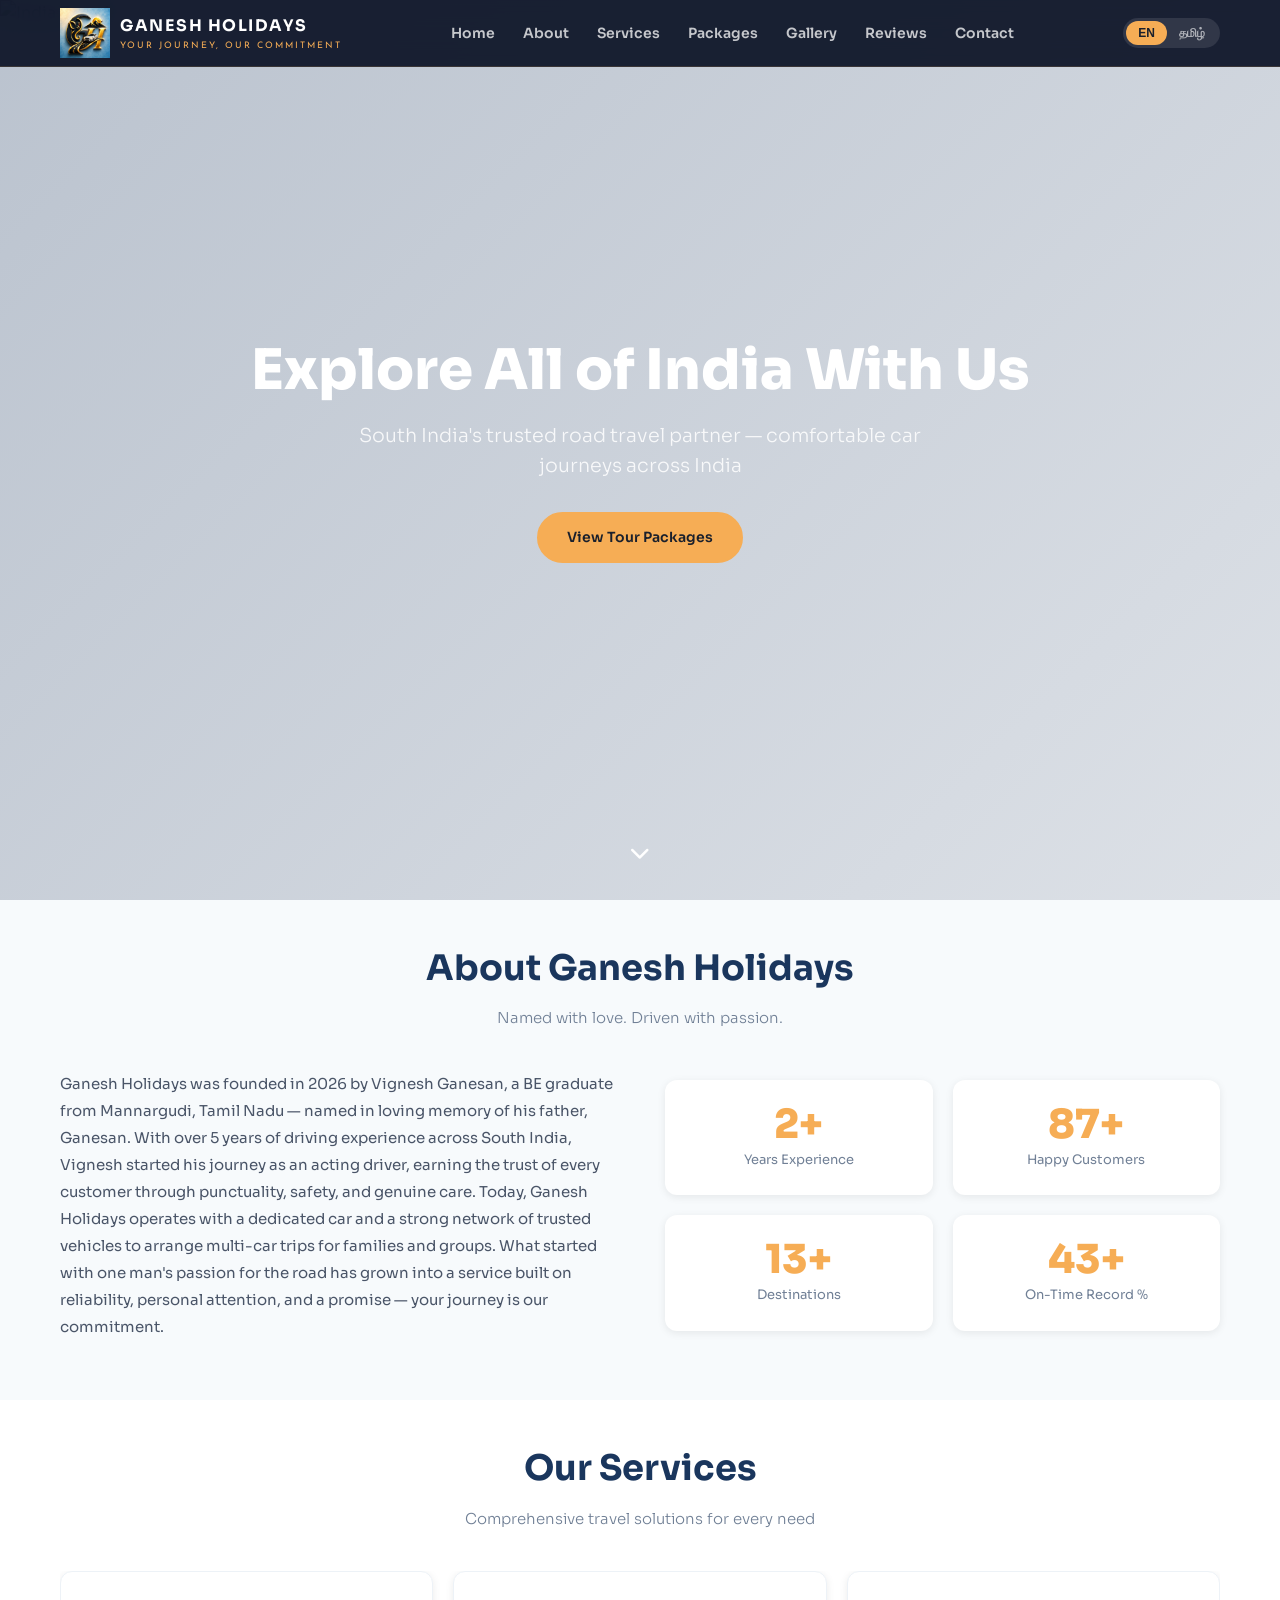
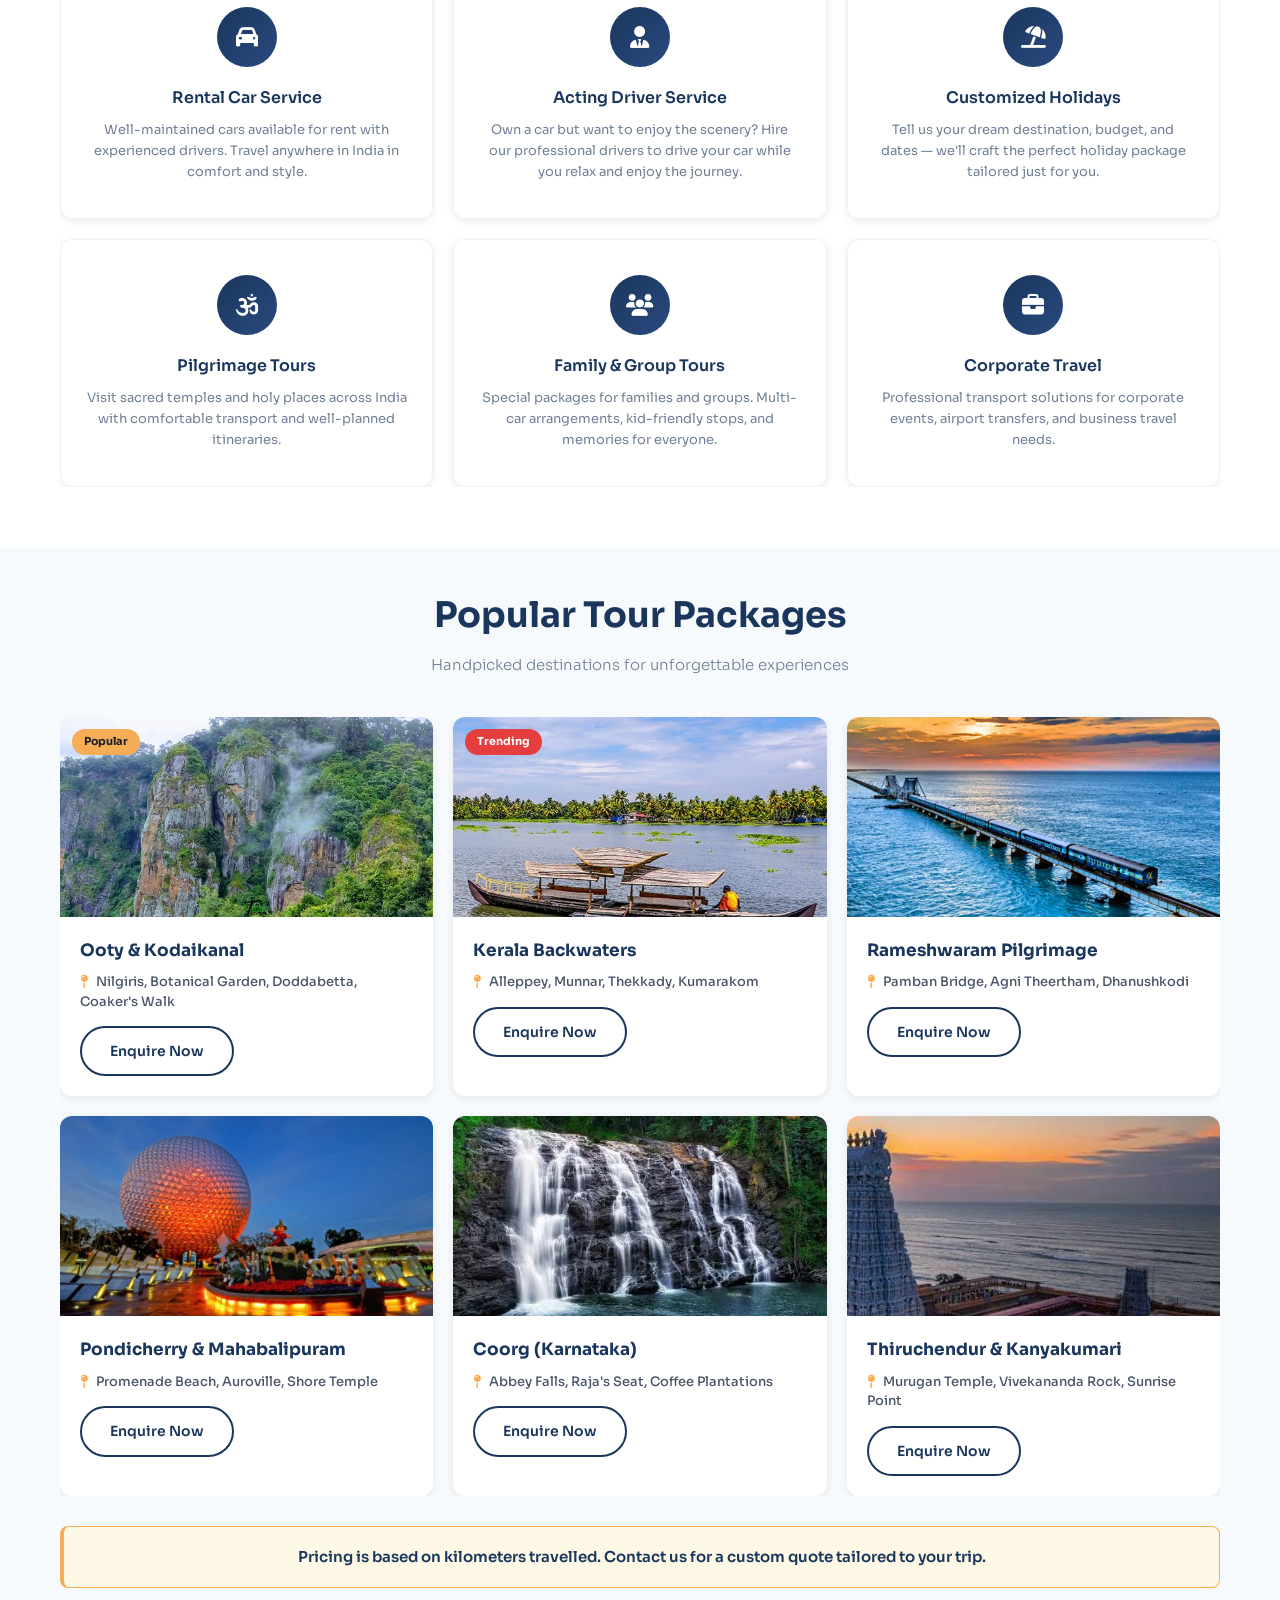
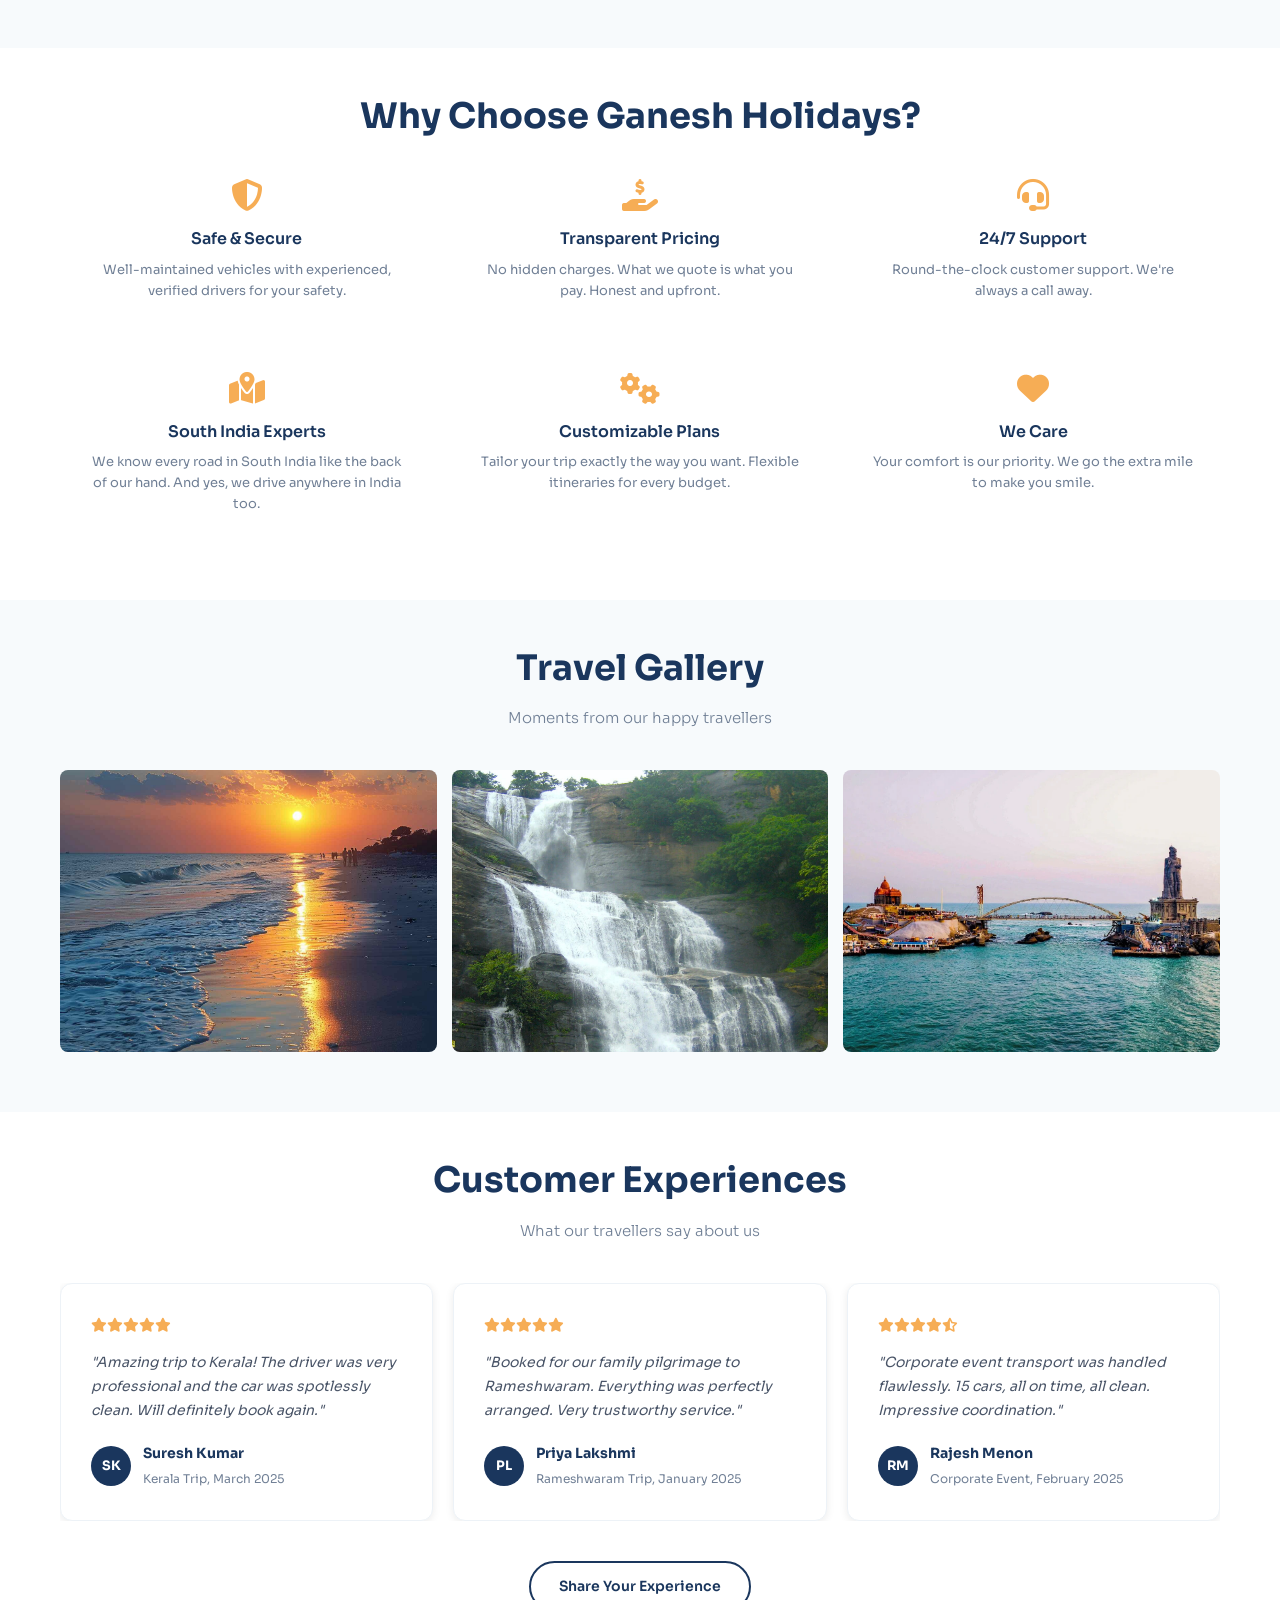
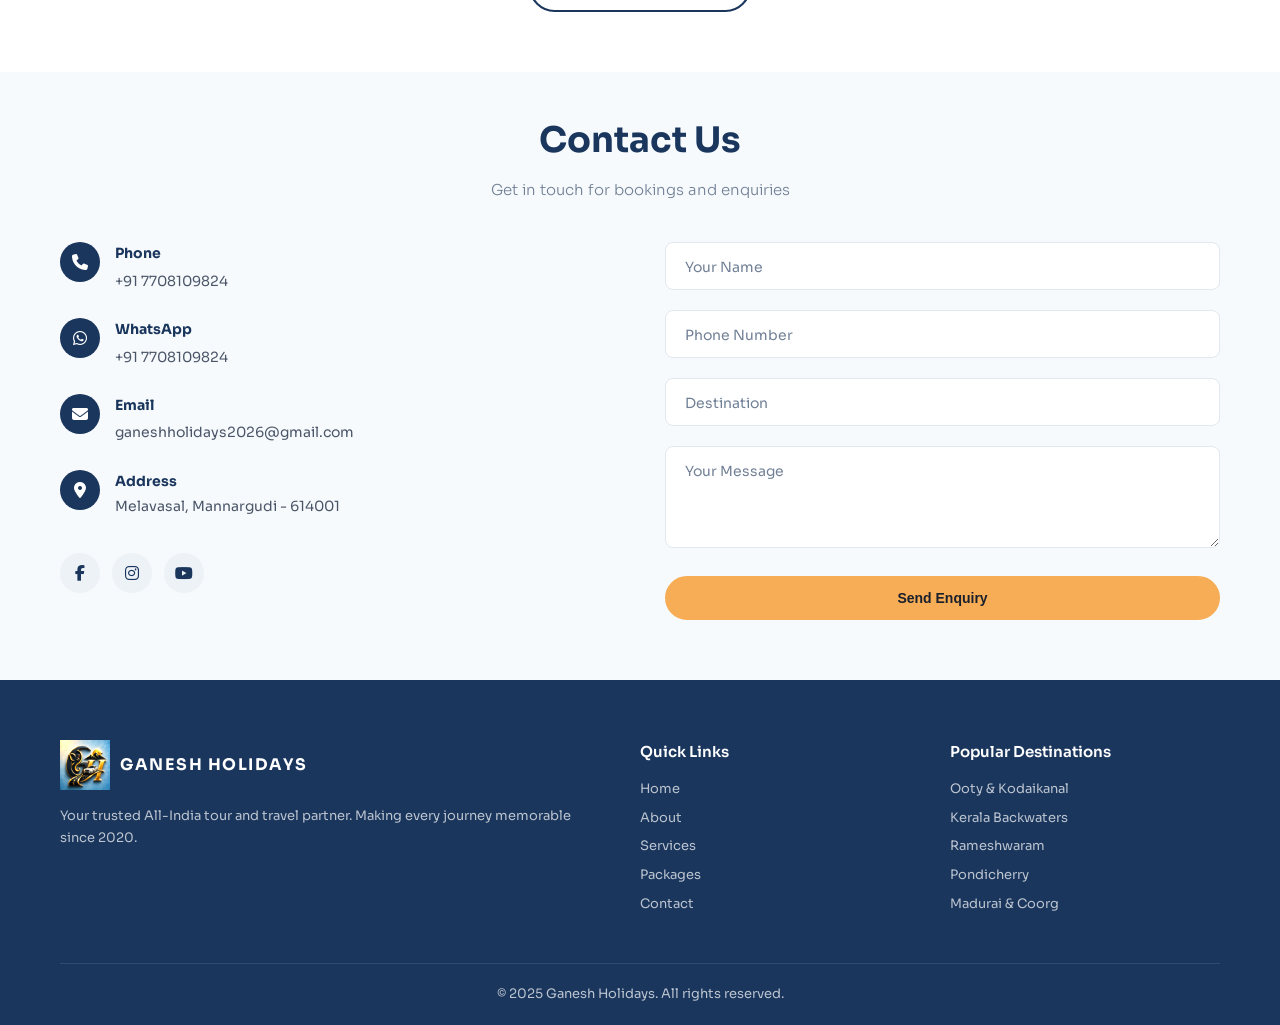
==== index.html @ 8e5833e8 "Add files via upload" ====
<!DOCTYPE html>
<html lang="en">
<head>
    <meta charset="UTF-8">
    <meta name="viewport" content="width=device-width, initial-scale=1.0">
    <title>Ganesh Holidays - All India Tour & Travel</title>
    <meta name="description" content="Ganesh Holidays - Your trusted All India tour and travel partner. Your Journey, Our Commitment.">
    <link rel="icon" type="image/svg+xml" href="assets/favicon.svg">
    <link href="https://fonts.googleapis.com/css2?family=Sora:wght@300;400;600;700;800&family=Josefin+Sans:wght@300;400;600&family=Cormorant+Garamond:wght@500;600;700&family=Noto+Sans+Tamil:wght@300;400;600;700&display=swap" rel="stylesheet">
    <link rel="stylesheet" href="https://cdnjs.cloudflare.com/ajax/libs/font-awesome/6.5.1/css/all.min.css">
    <link rel="stylesheet" href="https://cdn.jsdelivr.net/npm/swiper@11/swiper-bundle.min.css">
    <link rel="stylesheet" href="css/style.css">
</head>
<body>
    <!-- Navigation -->
    <nav class="navbar" id="navbar">
        <div class="nav-container">
            <a href="#home" class="nav-logo">
                <div class="logo-icon">
                    <img src="assets/logo.jpg" alt="Ganesh Holidays Logo" class="logo-img">
                </div>
                <div class="logo-text">
                    <span class="logo-brand">GANESH HOLIDAYS</span>
                    <span class="logo-tagline" data-i18n="tagline">Your Journey, Our Commitment</span>
                </div>
            </a>
            <div class="nav-menu" id="navMenu">
                <a href="#home" class="nav-link" data-i18n="nav.home">Home</a>
                <a href="#about" class="nav-link" data-i18n="nav.about">About</a>
                <a href="#services" class="nav-link" data-i18n="nav.services">Services</a>
                <a href="#packages" class="nav-link" data-i18n="nav.packages">Packages</a>
                <a href="#gallery" class="nav-link" data-i18n="nav.gallery">Gallery</a>
                <a href="#reviews" class="nav-link" data-i18n="nav.reviews">Reviews</a>
                <a href="#contact" class="nav-link" data-i18n="nav.contact">Contact</a>
            </div>
            <div class="nav-right">
                <div class="lang-toggle">
                    <button class="lang-btn active" data-lang="en">EN</button>
                    <button class="lang-btn" data-lang="ta">தமிழ்</button>
                </div>
                <button class="nav-hamburger" id="navHamburger" aria-label="Toggle menu">
                    <span></span>
                    <span></span>
                    <span></span>
                </button>
            </div>
        </div>
    </nav>

    <!-- Hero Section -->
    <section class="hero" id="home">
        <div class="hero-bg">
            <img src="" alt="India Travel" class="hero-img">
            <div class="hero-overlay"></div>
        </div>
        <div class="hero-content">
            <h1 class="hero-title" data-i18n="hero.title">Explore All of India With Us</h1>
            <p class="hero-subtitle" data-i18n="hero.subtitle">South India's trusted road travel partner — comfortable car journeys across India</p>
            <a href="#packages" class="btn btn-primary" data-i18n="hero.cta">View Tour Packages</a>
        </div>
        <div class="hero-scroll">
            <i class="fas fa-chevron-down"></i>
        </div>
    </section>

    <!-- About Section -->
    <section class="section about" id="about">
        <div class="container">
            <h2 class="section-title" data-i18n="about.title">About Ganesh Holidays</h2>
            <p class="section-subtitle" data-i18n="about.subtitle">Named with love. Driven with passion.</p>
            <div class="about-grid">
                <div class="about-text">
                    <p data-i18n="about.desc">Ganesh Holidays was founded in 2026 by Vignesh Ganesan, a BE graduate from Mannargudi, Tamil Nadu — named in loving memory of his father, Ganesan. With over 5 years of driving experience across South India, Vignesh started his journey as an acting driver, earning the trust of every customer through punctuality, safety, and genuine care. Today, Ganesh Holidays operates with a dedicated car and a strong network of trusted vehicles to arrange multi-car trips for families and groups. What started with one man's passion for the road has grown into a service built on reliability, personal attention, and a promise — your journey is our commitment.</p>
                </div>
                <div class="stats-grid">
                    <div class="stat-card">
                        <div class="stat-number" data-count="5">0</div>
                        <div class="stat-label" data-i18n="about.stats.years">Years Experience</div>
                    </div>
                    <div class="stat-card">
                        <div class="stat-number" data-count="200">0</div>
                        <div class="stat-label" data-i18n="about.stats.customers">Happy Customers</div>
                    </div>
                    <div class="stat-card">
                        <div class="stat-number" data-count="30">0</div>
                        <div class="stat-label" data-i18n="about.stats.destinations">Destinations</div>
                    </div>
                    <div class="stat-card">
                        <div class="stat-number" data-count="100">0</div>
                        <div class="stat-label" data-i18n="about.stats.ontime">On-Time Record %</div>
                    </div>
                </div>
            </div>
        </div>
    </section>

    <!-- Services Section -->
    <section class="section services" id="services">
        <div class="container">
            <h2 class="section-title" data-i18n="services.title">Our Services</h2>
            <p class="section-subtitle" data-i18n="services.subtitle">Comprehensive travel solutions for every need</p>
            <div class="swiper services-swiper">
                <div class="swiper-wrapper">
                    <div class="swiper-slide service-card">
                        <div class="service-icon"><i class="fas fa-car"></i></div>
                        <h3 data-i18n="services.rental.title">Rental Car Service</h3>
                        <p data-i18n="services.rental.desc">Well-maintained cars available for rent with experienced drivers. Travel anywhere in India in comfort and style.</p>
                    </div>
                    <div class="swiper-slide service-card">
                        <div class="service-icon"><i class="fas fa-user-tie"></i></div>
                        <h3 data-i18n="services.driver.title">Acting Driver Service</h3>
                        <p data-i18n="services.driver.desc">Own a car but want to enjoy the scenery? Hire our professional drivers to drive your car while you relax and enjoy the journey.</p>
                    </div>
                    <div class="swiper-slide service-card">
                        <div class="service-icon"><i class="fas fa-umbrella-beach"></i></div>
                        <h3 data-i18n="services.holiday.title">Customized Holidays</h3>
                        <p data-i18n="services.holiday.desc">Tell us your dream destination, budget, and dates — we'll craft the perfect holiday package tailored just for you.</p>
                    </div>
                    <div class="swiper-slide service-card">
                        <div class="service-icon"><i class="fas fa-om"></i></div>
                        <h3 data-i18n="services.pilgrimage.title">Pilgrimage Tours</h3>
                        <p data-i18n="services.pilgrimage.desc">Visit sacred temples and holy places across India with comfortable transport and well-planned itineraries.</p>
                    </div>
                    <div class="swiper-slide service-card">
                        <div class="service-icon"><i class="fas fa-users"></i></div>
                        <h3 data-i18n="services.family.title">Family & Group Tours</h3>
                        <p data-i18n="services.family.desc">Special packages for families and groups. Multi-car arrangements, kid-friendly stops, and memories for everyone.</p>
                    </div>
                    <div class="swiper-slide service-card">
                        <div class="service-icon"><i class="fas fa-briefcase"></i></div>
                        <h3 data-i18n="services.corporate.title">Corporate Travel</h3>
                        <p data-i18n="services.corporate.desc">Professional transport solutions for corporate events, airport transfers, and business travel needs.</p>
                    </div>
                </div>
            </div>
        </div>
    </section>

    <!-- Packages Section -->
    <section class="section packages" id="packages">
        <div class="container">
            <h2 class="section-title" data-i18n="packages.title">Popular Tour Packages</h2>
            <p class="section-subtitle" data-i18n="packages.subtitle">Handpicked destinations for unforgettable experiences</p>
            <div class="swiper packages-swiper">
                <div class="swiper-wrapper">
                <div class="swiper-slide package-card">
                    <div class="package-img">
                        <img src="assets/packages/kodai.jpg" alt="Ooty" loading="lazy">
                        <div class="package-badge" data-i18n="packages.popular">Popular</div>
                    </div>
                    <div class="package-info">
                        <h3 data-i18n="packages.ooty.title">Ooty & Kodaikanal</h3>
                        <p class="package-price"><i class="fas fa-map-pin"></i> <span data-i18n="packages.ooty.highlights">Nilgiris, Botanical Garden, Doddabetta, Coaker's Walk</span></p>
                        <a href="#enquiryForm" class="btn btn-outline" data-i18n="packages.enquire">Enquire Now</a>
                    </div>
                </div>
                <div class="swiper-slide package-card">
                    <div class="package-img">
                        <img src="assets/packages/kerala.jpg" alt="Kerala" loading="lazy">
                        <div class="package-badge package-badge-hot" data-i18n="packages.trending">Trending</div>
                    </div>
                    <div class="package-info">
                        <h3 data-i18n="packages.kerala.title">Kerala Backwaters</h3>
                        <p class="package-price"><i class="fas fa-map-pin"></i> <span data-i18n="packages.kerala.highlights">Alleppey, Munnar, Thekkady, Kumarakom</span></p>
                        <a href="#enquiryForm" class="btn btn-outline" data-i18n="packages.enquire">Enquire Now</a>
                    </div>
                </div>
                <div class="swiper-slide package-card">
                    <div class="package-img">
                        <img src="assets/packages/rameshwaram.jpg" alt="Rameshwaram" loading="lazy">
                    </div>
                    <div class="package-info">
                        <h3 data-i18n="packages.rameshwaram.title">Rameshwaram Pilgrimage</h3>
                        <p class="package-price"><i class="fas fa-map-pin"></i> <span data-i18n="packages.rameshwaram.highlights">Pamban Bridge, Agni Theertham, Dhanushkodi</span></p>
                        <a href="#enquiryForm" class="btn btn-outline" data-i18n="packages.enquire">Enquire Now</a>
                    </div>
                </div>
                <div class="swiper-slide package-card">
                    <div class="package-img">
                        <img src="assets/packages/pondi.jpg" alt="Pondicherry" loading="lazy">
                    </div>
                    <div class="package-info">
                        <h3 data-i18n="packages.pondy.title">Pondicherry & Mahabalipuram</h3>
                        <p class="package-price"><i class="fas fa-map-pin"></i> <span data-i18n="packages.pondy.highlights">Promenade Beach, Auroville, Shore Temple</span></p>
                        <a href="#enquiryForm" class="btn btn-outline" data-i18n="packages.enquire">Enquire Now</a>
                    </div>
                </div>
                <div class="swiper-slide package-card">
                    <div class="package-img">
                        <img src="assets/packages/coorg.jpg" alt="Coorg" loading="lazy">
                    </div>
                    <div class="package-info">
                        <h3 data-i18n="packages.coorg.title">Coorg (Karnataka)</h3>
                        <p class="package-price"><i class="fas fa-map-pin"></i> <span data-i18n="packages.coorg.highlights">Abbey Falls, Raja's Seat, Coffee Plantations</span></p>
                        <a href="#enquiryForm" class="btn btn-outline" data-i18n="packages.enquire">Enquire Now</a>
                    </div>
                </div>
                <div class="swiper-slide package-card">
                    <div class="package-img">
                        <img src="assets/packages/thiruchendur.jpg" alt="Thiruchendur" loading="lazy">
                    </div>
                    <div class="package-info">
                        <h3 data-i18n="packages.thiruchendur.title">Thiruchendur & Kanyakumari</h3>
                        <p class="package-price"><i class="fas fa-map-pin"></i> <span data-i18n="packages.thiruchendur.highlights">Murugan Temple, Vivekananda Rock, Sunrise Point</span></p>
                        <a href="#enquiryForm" class="btn btn-outline" data-i18n="packages.enquire">Enquire Now</a>
                    </div>
                </div>
                </div>
            </div>
            <p class="packages-note" data-i18n="packages.note"><i class="fas fa-info-circle"></i> Pricing is based on kilometers travelled. Contact us for a custom quote tailored to your trip.</p>
        </div>
    </section>

    <!-- Why Choose Us -->
    <section class="section why-us">
        <div class="container">
            <h2 class="section-title" data-i18n="whyus.title">Why Choose Ganesh Holidays?</h2>
            <div class="swiper whyus-swiper">
                <div class="swiper-wrapper">
                    <div class="swiper-slide whyus-item">
                    <i class="fas fa-shield-alt"></i>
                    <h4 data-i18n="whyus.safe.title">Safe & Secure</h4>
                    <p data-i18n="whyus.safe.desc">Well-maintained vehicles with experienced, verified drivers for your safety.</p>
                </div>
                <div class="swiper-slide whyus-item">
                    <i class="fas fa-hand-holding-usd"></i>
                    <h4 data-i18n="whyus.price.title">Transparent Pricing</h4>
                    <p data-i18n="whyus.price.desc">No hidden charges. What we quote is what you pay. Honest and upfront.</p>
                </div>
                <div class="swiper-slide whyus-item">
                    <i class="fas fa-headset"></i>
                    <h4 data-i18n="whyus.support.title">24/7 Support</h4>
                    <p data-i18n="whyus.support.desc">Round-the-clock customer support. We're always a call away.</p>
                </div>
                <div class="swiper-slide whyus-item">
                    <i class="fas fa-map-marked-alt"></i>
                    <h4 data-i18n="whyus.coverage.title">South India Experts</h4>
                    <p data-i18n="whyus.coverage.desc">We know every road in South India like the back of our hand. And yes, we drive anywhere in India too.</p>
                </div>
                <div class="swiper-slide whyus-item">
                    <i class="fas fa-cogs"></i>
                    <h4 data-i18n="whyus.custom.title">Customizable Plans</h4>
                    <p data-i18n="whyus.custom.desc">Tailor your trip exactly the way you want. Flexible itineraries for every budget.</p>
                </div>
                <div class="swiper-slide whyus-item">
                    <i class="fas fa-heart"></i>
                    <h4 data-i18n="whyus.care.title">We Care</h4>
                    <p data-i18n="whyus.care.desc">Your comfort is our priority. We go the extra mile to make you smile.</p>
                </div>
                </div>
            </div>
        </div>
    </section>

    <!-- Gallery Section -->
    <section class="section gallery" id="gallery">
        <div class="container">
            <h2 class="section-title" data-i18n="gallery.title">Travel Gallery</h2>
            <p class="section-subtitle" data-i18n="gallery.subtitle">Moments from our happy travellers</p>
            <div class="swiper gallery-swiper">
                <div class="swiper-wrapper" id="galleryWrapper">
                    <!-- Dynamically loaded from photos.json -->
                </div>
            </div>
        </div>
    </section>

    <!-- Reviews/Testimonials Section -->
    <section class="section reviews" id="reviews">
        <div class="container">
            <h2 class="section-title" data-i18n="reviews.title">Customer Experiences</h2>
            <p class="section-subtitle" data-i18n="reviews.subtitle">What our travellers say about us</p>
            <div class="swiper reviews-swiper">
                <div class="swiper-wrapper">
                <div class="swiper-slide review-card">
                    <div class="review-stars">
                        <i class="fas fa-star"></i><i class="fas fa-star"></i><i class="fas fa-star"></i><i class="fas fa-star"></i><i class="fas fa-star"></i>
                    </div>
                    <p class="review-text" data-i18n="reviews.r1.text">"Amazing trip to Kerala! The driver was very professional and the car was spotlessly clean. Will definitely book again."</p>
                    <div class="review-author">
                        <div class="review-avatar">SK</div>
                        <div>
                            <strong data-i18n="reviews.r1.name">Suresh Kumar</strong>
                            <span data-i18n="reviews.r1.trip">Kerala Trip, March 2025</span>
                        </div>
                    </div>
                </div>
                <div class="swiper-slide review-card">
                    <div class="review-stars">
                        <i class="fas fa-star"></i><i class="fas fa-star"></i><i class="fas fa-star"></i><i class="fas fa-star"></i><i class="fas fa-star"></i>
                    </div>
                    <p class="review-text" data-i18n="reviews.r2.text">"Booked for our family pilgrimage to Rameshwaram. Everything was perfectly arranged. Very trustworthy service."</p>
                    <div class="review-author">
                        <div class="review-avatar">PL</div>
                        <div>
                            <strong data-i18n="reviews.r2.name">Priya Lakshmi</strong>
                            <span data-i18n="reviews.r2.trip">Rameshwaram Trip, January 2025</span>
                        </div>
                    </div>
                </div>
                <div class="swiper-slide review-card">
                    <div class="review-stars">
                        <i class="fas fa-star"></i><i class="fas fa-star"></i><i class="fas fa-star"></i><i class="fas fa-star"></i><i class="fas fa-star-half-alt"></i>
                    </div>
                    <p class="review-text" data-i18n="reviews.r3.text">"Corporate event transport was handled flawlessly. 15 cars, all on time, all clean. Impressive coordination."</p>
                    <div class="review-author">
                        <div class="review-avatar">RM</div>
                        <div>
                            <strong data-i18n="reviews.r3.name">Rajesh Menon</strong>
                            <span data-i18n="reviews.r3.trip">Corporate Event, February 2025</span>
                        </div>
                    </div>
                </div>
                </div>
            </div>
            <div class="review-cta">
                <a href="review.html" class="btn btn-outline" data-i18n="reviews.share">Share Your Experience</a>
            </div>
        </div>
    </section>

    <!-- Contact Section -->
    <section class="section contact" id="contact">
        <div class="container">
            <h2 class="section-title" data-i18n="contact.title">Contact Us</h2>
            <p class="section-subtitle" data-i18n="contact.subtitle">Get in touch for bookings and enquiries</p>
            <div class="contact-grid">
                <div class="contact-info">
                    <div class="contact-item">
                        <i class="fas fa-phone"></i>
                        <div>
                            <strong data-i18n="contact.phone">Phone</strong>
                            <a href="tel:+917708109824">+91 7708109824</a>
                        </div>
                    </div>
                    <div class="contact-item">
                        <i class="fab fa-whatsapp"></i>
                        <div>
                            <strong>WhatsApp</strong>
                            <a href="https://wa.me/917708109824" target="_blank" rel="noopener noreferrer">+91 7708109824</a>
                        </div>
                    </div>
                    <div class="contact-item">
                        <i class="fas fa-envelope"></i>
                        <div>
                            <strong data-i18n="contact.email">Email</strong>
                            <a href="mailto:ganeshholidays2026@gmail.com">ganeshholidays2026@gmail.com</a>
                        </div>
                    </div>
                    <div class="contact-item">
                        <i class="fas fa-map-marker-alt"></i>
                        <div>
                            <strong data-i18n="contact.address">Address</strong>
                            <p data-i18n="contact.address.text">Melavasal, Mannargudi - 614001</p>
                        </div>
                    </div>
                    <div class="contact-social">
                        <a href="https://www.facebook.com/profile.php?id=61592954153497" target="_blank" rel="noopener noreferrer" aria-label="Facebook"><i class="fab fa-facebook-f"></i></a>
                        <a href="https://www.instagram.com/ganeshholidays?utm_source=qr&igsh=bTN3aG1jZGg0Nm11" target="_blank" rel="noopener noreferrer" aria-label="Instagram"><i class="fab fa-instagram"></i></a>
                        <a href="https://www.youtube.com/@Ganeshholidays" target="_blank" rel="noopener noreferrer" aria-label="YouTube"><i class="fab fa-youtube"></i></a>
                    </div>
                </div>
                <form class="contact-form" id="enquiryForm" action="https://formspree.io/f/YOUR_FORM_ID" method="POST">
                    <div class="form-group">
                        <input type="text" name="name" required placeholder=" " id="formName">
                        <label for="formName" data-i18n="contact.form.name">Your Name</label>
                    </div>
                    <div class="form-group">
                        <input type="tel" name="phone" required placeholder=" " id="formPhone">
                        <label for="formPhone" data-i18n="contact.form.phone">Phone Number</label>
                    </div>
                    <div class="form-group">
                        <input type="text" name="destination" placeholder=" " id="formDest">
                        <label for="formDest" data-i18n="contact.form.destination">Destination</label>
                    </div>
                    <div class="form-group">
                        <textarea name="message" rows="4" placeholder=" " id="formMsg"></textarea>
                        <label for="formMsg" data-i18n="contact.form.message">Your Message</label>
                    </div>
                    <button type="submit" class="btn btn-primary btn-full" data-i18n="contact.form.submit">Send Enquiry</button>
                </form>
            </div>
        </div>
    </section>

    <!-- Footer -->
    <footer class="footer">
        <div class="container">
            <div class="footer-grid">
                <div class="footer-brand">
                    <div class="nav-logo">
                        <div class="logo-icon">
                            <img src="assets/logo.jpg" alt="Ganesh Holidays Logo" class="logo-img logo-img-footer">
                        </div>
                        <div class="logo-text">
                            <span class="logo-brand" style="color:white">GANESH HOLIDAYS</span>
                        </div>
                    </div>
                <p data-i18n="footer.desc">Your trusted All-India tour and travel partner. Making every journey memorable since 2020.</p>
                </div>
                <div class="footer-links">
                    <h4 data-i18n="footer.quicklinks">Quick Links</h4>
                    <a href="#home" data-i18n="nav.home">Home</a>
                    <a href="#about" data-i18n="nav.about">About</a>
                    <a href="#services" data-i18n="nav.services">Services</a>
                    <a href="#packages" data-i18n="nav.packages">Packages</a>
                    <a href="#contact" data-i18n="nav.contact">Contact</a>
                </div>
                <div class="footer-links">
                    <h4 data-i18n="footer.popular">Popular Destinations</h4>
                    <a href="#packages">Ooty & Kodaikanal</a>
                    <a href="#packages">Kerala Backwaters</a>
                    <a href="#packages">Rameshwaram</a>
                    <a href="#packages">Pondicherry</a>
                    <a href="#packages">Madurai & Coorg</a>
                </div>
            </div>
            <div class="footer-bottom">
                <p>&copy; 2025 Ganesh Holidays. <span data-i18n="footer.rights">All rights reserved.</span></p>
            </div>
        </div>
    </footer>

    <!-- Back to Top -->
    <button class="back-to-top" id="backToTop" aria-label="Back to top">
        <i class="fas fa-arrow-up"></i>
    </button>

    <!-- Scripts -->
    <script src="https://cdn.jsdelivr.net/npm/swiper@11/swiper-bundle.min.js"></script>
    <script src="js/i18n.js"></script>
    <script src="js/main.js"></script>
</body>
</html>
---- css/style.css ----
/* ============================================
   GANESH TRAVELS - Main Stylesheet
   Color Palette: Blue (#1a365d) + Gold (#f6ad55)
   ============================================ */

/* === RESET & BASE === */
*, *::before, *::after {
    margin: 0;
    padding: 0;
    box-sizing: border-box;
}

:root {
    --blue-dark: #1a365d;
    --blue-mid: #2a4a7f;
    --blue-light: #3b5998;
    --gold: #f6ad55;
    --gold-dark: #dd9a3c;
    --gold-light: #fbd38d;
    --white: #ffffff;
    --gray-50: #f7fafc;
    --gray-100: #edf2f7;
    --gray-200: #e2e8f0;
    --gray-300: #cbd5e0;
    --gray-500: #718096;
    --gray-600: #4a5568;
    --gray-700: #2d3748;
    --gray-900: #1a202c;
    --shadow-sm: 0 2px 8px rgba(0,0,0,0.08);
    --shadow-md: 0 4px 20px rgba(0,0,0,0.1);
    --shadow-lg: 0 10px 40px rgba(0,0,0,0.12);
    --radius-sm: 8px;
    --radius-md: 12px;
    --radius-lg: 20px;
    --transition: all 0.3s ease;
}

html {
    scroll-behavior: smooth;
    scroll-padding-top: 60px;
}

body {
    font-family: 'Sora', sans-serif;
    font-size: 16px;
    line-height: 1.6;
    color: var(--gray-700);
    background: var(--white);
    overflow-x: hidden;
}

body.tamil {
    font-family: 'Noto Sans Tamil', 'Sora', sans-serif;
}

a {
    text-decoration: none;
    color: inherit;
}

img {
    max-width: 100%;
    height: auto;
    display: block;
}

.container {
    max-width: 1200px;
    margin: 0 auto;
    padding: 0 20px;
}

/* === NAVIGATION === */
.navbar {
    position: fixed;
    top: 0;
    left: 0;
    right: 0;
    z-index: 1000;
    background: rgba(15, 23, 42, 0.95);
    backdrop-filter: blur(12px);
    -webkit-backdrop-filter: blur(12px);
    border-bottom: 1px solid rgba(246, 173, 85, 0.15);
    transition: var(--transition);
}

.navbar.scrolled {
    background: rgba(15, 23, 42, 0.98);
    box-shadow: 0 2px 20px rgba(0,0,0,0.4);
}

.nav-container {
    max-width: 1200px;
    margin: 0 auto;
    padding: 8px 20px;
    display: flex;
    align-items: center;
    justify-content: space-between;
}

.nav-logo {
    display: flex;
    align-items: center;
    gap: 10px;
}

.logo-icon {
    position: relative;
    flex-shrink: 0;
    width: 50px;
    height: 50px;
    overflow: visible;
    border-radius: 0;
    background: none;
}

.logo-img {
    width: 100%;
    height: 100%;
    object-fit: contain;
    object-position: center center;
    border-radius: 0;
    background: none;
}

.logo-img-footer {
    filter: brightness(1.1);
}

.logo-text {
    display: flex;
    flex-direction: column;
}

.logo-brand {
    font-family: 'Sora', sans-serif;
    font-weight: 700;
    font-size: 16px;
    color: #ffffff;
    letter-spacing: 1.5px;
}

.logo-tagline {
    font-family: 'Josefin Sans', sans-serif;
    font-weight: 400;
    font-size: 9px;
    color: #f6ad55;
    letter-spacing: 2px;
    text-transform: uppercase;
}

.nav-menu {
    display: flex;
    gap: 28px;
}

.nav-link {
    font-size: 14px;
    font-weight: 600;
    color: rgba(255, 255, 255, 0.75);
    transition: var(--transition);
    position: relative;
}

.nav-link::after {
    content: '';
    position: absolute;
    bottom: -4px;
    left: 0;
    width: 0;
    height: 2px;
    background: var(--gold);
    transition: width 0.3s ease;
}

.nav-link:hover {
    color: #ffffff;
}

.nav-link:hover::after {
    width: 100%;
}

.nav-right {
    display: flex;
    align-items: center;
    gap: 15px;
}

.lang-toggle {
    display: flex;
    background: rgba(255, 255, 255, 0.1);
    border-radius: 20px;
    padding: 3px;
}

.lang-btn {
    border: none;
    background: transparent;
    padding: 5px 12px;
    border-radius: 18px;
    font-size: 12px;
    cursor: pointer;
    transition: var(--transition);
    font-weight: 600;
    color: rgba(255, 255, 255, 0.6);
}

.lang-btn.active {
    background: var(--gold);
    color: var(--gray-900);
}

.nav-hamburger {
    display: none;
    flex-direction: column;
    gap: 5px;
    background: none;
    border: none;
    cursor: pointer;
    padding: 5px;
}

.nav-hamburger span {
    width: 24px;
    height: 2px;
    background: #ffffff;
    transition: var(--transition);
}

/* === HERO === */
.hero {
    height: 100vh;
    min-height: 600px;
    position: relative;
    display: flex;
    align-items: center;
    justify-content: center;
}

.hero-bg {
    position: absolute;
    inset: 0;
}

.hero-img {
    width: 100%;
    height: 100%;
    object-fit: cover;
}

.hero-overlay {
    position: absolute;
    inset: 0;
    background: linear-gradient(135deg, rgba(26, 54, 93, 0.3) 0%, rgba(26, 54, 93, 0.15) 100%);
}

.hero-content {
    position: relative;
    z-index: 2;
    text-align: center;
    padding: 0 20px;
}

.hero-title {
    font-size: clamp(2rem, 5vw, 3.5rem);
    font-weight: 800;
    color: white;
    margin-bottom: 16px;
    line-height: 1.2;
}

.hero-subtitle {
    font-size: clamp(1rem, 2vw, 1.2rem);
    color: rgba(255,255,255,0.85);
    max-width: 600px;
    margin: 0 auto 30px;
    font-weight: 300;
}

.hero-scroll {
    position: absolute;
    bottom: 30px;
    left: 50%;
    transform: translateX(-50%);
    color: white;
    font-size: 20px;
    animation: bounce 2s infinite;
}

@keyframes bounce {
    0%, 100% { transform: translateX(-50%) translateY(0); }
    50% { transform: translateX(-50%) translateY(10px); }
}

/* === BUTTONS === */
.btn {
    display: inline-block;
    padding: 12px 28px;
    border-radius: 30px;
    font-size: 14px;
    font-weight: 600;
    cursor: pointer;
    transition: var(--transition);
    border: 2px solid transparent;
    text-align: center;
}

.btn-primary {
    background: var(--gold);
    color: var(--gray-900);
    border-color: var(--gold);
}

.btn-primary:hover {
    background: var(--gold-dark);
    border-color: var(--gold-dark);
    transform: translateY(-2px);
    box-shadow: 0 8px 25px rgba(246, 173, 85, 0.3);
}

.btn-outline {
    background: transparent;
    color: var(--blue-dark);
    border-color: var(--blue-dark);
}

.btn-outline:hover {
    background: var(--blue-dark);
    color: white;
    transform: translateY(-2px);
}

.btn-full {
    width: 100%;
}

/* === SECTIONS === */
.section {
    padding: 40px 0 60px;
}

.section-title {
    font-size: clamp(1.5rem, 3vw, 2.2rem);
    font-weight: 700;
    color: var(--blue-dark);
    text-align: center;
    margin-bottom: 10px;
}

.section-subtitle {
    font-size: 15px;
    color: var(--gray-500);
    text-align: center;
    margin-bottom: 40px;
    font-weight: 300;
}

/* === ABOUT === */
.about {
    background: var(--gray-50);
}

.about-grid {
    display: grid;
    grid-template-columns: 1fr 1fr;
    gap: 50px;
    align-items: center;
}

.about-text p {
    font-size: 15px;
    line-height: 1.8;
    color: var(--gray-600);
}

.stats-grid {
    display: grid;
    grid-template-columns: 1fr 1fr;
    gap: 20px;
}

.stat-card {
    background: white;
    padding: 25px;
    border-radius: var(--radius-md);
    text-align: center;
    box-shadow: var(--shadow-sm);
    transition: var(--transition);
}

.stat-card:hover {
    transform: translateY(-3px);
    box-shadow: var(--shadow-md);
}

.stat-number {
    font-size: 2.5rem;
    font-weight: 800;
    color: var(--gold);
    line-height: 1;
    margin-bottom: 5px;
}

.stat-number::after {
    content: '+';
}

.stat-label {
    font-size: 13px;
    color: var(--gray-500);
    font-weight: 400;
}

/* === SERVICES === */
.services-grid {
    display: grid;
    grid-template-columns: repeat(3, 1fr);
    gap: 25px;
}

.service-card {
    background: white;
    padding: 35px 25px;
    border-radius: var(--radius-md);
    text-align: center;
    box-shadow: var(--shadow-sm);
    transition: var(--transition);
    border: 1px solid var(--gray-100);
}

.service-card:hover {
    transform: translateY(-5px);
    box-shadow: var(--shadow-lg);
    border-color: var(--gold);
}

.service-icon {
    width: 60px;
    height: 60px;
    background: linear-gradient(135deg, var(--blue-dark), var(--blue-mid));
    border-radius: 50%;
    display: flex;
    align-items: center;
    justify-content: center;
    margin: 0 auto 18px;
    color: white;
    font-size: 22px;
}

.service-card h3 {
    font-size: 16px;
    color: var(--blue-dark);
    margin-bottom: 10px;
    font-weight: 600;
}

.service-card p {
    font-size: 13px;
    color: var(--gray-500);
    line-height: 1.6;
}

/* === PACKAGES === */
.packages {
    background: var(--gray-50);
}

.packages-grid {
    display: grid;
    grid-template-columns: repeat(3, 1fr);
    gap: 25px;
}

.package-card {
    background: white;
    border-radius: var(--radius-md);
    overflow: hidden;
    box-shadow: var(--shadow-sm);
    transition: var(--transition);
}

.package-card:hover {
    transform: translateY(-5px);
    box-shadow: var(--shadow-lg);
}

.package-img {
    position: relative;
    height: 200px;
    overflow: hidden;
}

.package-img img {
    width: 100%;
    height: 100%;
    object-fit: cover;
    transition: transform 0.5s ease;
}

.package-card:hover .package-img img {
    transform: scale(1.05);
}

.package-badge {
    position: absolute;
    top: 12px;
    left: 12px;
    background: var(--gold);
    color: var(--gray-900);
    padding: 4px 12px;
    border-radius: 20px;
    font-size: 11px;
    font-weight: 700;
}

.package-badge-hot {
    background: #e53e3e;
    color: white;
}

.package-info {
    padding: 20px;
}

.package-info h3 {
    font-size: 17px;
    color: var(--blue-dark);
    margin-bottom: 8px;
    font-weight: 700;
}

.package-duration {
    font-size: 13px;
    color: var(--gray-500);
    margin-bottom: 8px;
}

.package-duration i {
    color: var(--gold);
    margin-right: 5px;
}

.package-price {
    font-size: 13px;
    font-weight: 500;
    color: var(--gray-600);
    margin-bottom: 15px;
    line-height: 1.5;
}

.package-price i {
    color: var(--gold);
    margin-right: 5px;
}

.packages-note {
    text-align: center;
    margin-top: 30px;
    font-size: 15px;
    font-weight: 600;
    color: var(--blue-dark);
    background: #fef9e7;
    padding: 18px 25px;
    border-radius: var(--radius-sm);
    border: 1px solid #f6ad55;
    border-left: 4px solid var(--gold);
}

.packages-note i {
    color: var(--gold);
    margin-right: 8px;
    font-size: 16px;
}

/* === WHY CHOOSE US === */
.whyus-grid {
    display: grid;
    grid-template-columns: repeat(3, 1fr);
    gap: 30px;
}

.whyus-item {
    text-align: center;
    padding: 25px;
}

.whyus-item i {
    font-size: 32px;
    color: var(--gold);
    margin-bottom: 15px;
}

.whyus-item h4 {
    font-size: 16px;
    color: var(--blue-dark);
    margin-bottom: 8px;
    font-weight: 600;
}

.whyus-item p {
    font-size: 13px;
    color: var(--gray-500);
    line-height: 1.6;
}

/* === GALLERY === */
.gallery {
    background: var(--gray-50);
}

.gallery-grid {
    display: grid;
    grid-template-columns: repeat(3, 1fr);
    gap: 15px;
}

.gallery-item {
    border-radius: var(--radius-sm);
    overflow: hidden;
    aspect-ratio: 4/3;
    cursor: pointer;
    position: relative;
}

.gallery-item::after {
    content: '';
    position: absolute;
    inset: 0;
    background: rgba(26, 54, 93, 0);
    transition: var(--transition);
}

.gallery-item:hover::after {
    background: rgba(26, 54, 93, 0.2);
}

.gallery-item img {
    width: 100%;
    height: 100%;
    object-fit: cover;
    transition: transform 0.5s ease;
}

.gallery-item:hover img {
    transform: scale(1.08);
}

/* === REVIEWS === */
.reviews-grid {
    display: grid;
    grid-template-columns: repeat(3, 1fr);
    gap: 25px;
}

.review-card {
    background: white;
    padding: 30px;
    border-radius: var(--radius-md);
    box-shadow: var(--shadow-sm);
    border: 1px solid var(--gray-100);
    transition: var(--transition);
}

.review-card:hover {
    box-shadow: var(--shadow-md);
    transform: translateY(-3px);
}

.review-stars {
    color: var(--gold);
    margin-bottom: 15px;
    font-size: 14px;
}

.review-text {
    font-size: 14px;
    color: var(--gray-600);
    line-height: 1.7;
    margin-bottom: 20px;
    font-style: italic;
}

.review-author {
    display: flex;
    align-items: center;
    gap: 12px;
}

.review-avatar {
    width: 40px;
    height: 40px;
    min-width: 40px;
    min-height: 40px;
    background: var(--blue-dark);
    color: white;
    border-radius: 50%;
    display: flex;
    align-items: center;
    justify-content: center;
    font-size: 13px;
    font-weight: 700;
}

.review-author strong {
    font-size: 14px;
    color: var(--blue-dark);
    display: block;
}

.review-author span {
    font-size: 12px;
    color: var(--gray-500);
}

.review-cta {
    text-align: center;
    margin-top: 40px;
}

/* === CONTACT === */
.contact {
    background: var(--gray-50);
}

.contact-grid {
    display: grid;
    grid-template-columns: 1fr 1fr;
    gap: 50px;
}

.contact-info {
    display: flex;
    flex-direction: column;
    gap: 25px;
}

.contact-item {
    display: flex;
    align-items: flex-start;
    gap: 15px;
}

.contact-item i {
    width: 40px;
    height: 40px;
    background: var(--blue-dark);
    color: white;
    border-radius: 50%;
    display: flex;
    align-items: center;
    justify-content: center;
    font-size: 16px;
    flex-shrink: 0;
}

.contact-item strong {
    display: block;
    font-size: 14px;
    color: var(--blue-dark);
    margin-bottom: 3px;
}

.contact-item a,
.contact-item p {
    font-size: 14px;
    color: var(--gray-600);
}

.contact-item a:hover {
    color: var(--gold);
}

.contact-social {
    display: flex;
    gap: 12px;
    margin-top: 10px;
}

.contact-social a {
    width: 40px;
    height: 40px;
    background: var(--gray-100);
    border-radius: 50%;
    display: flex;
    align-items: center;
    justify-content: center;
    color: var(--blue-dark);
    transition: var(--transition);
}

.contact-social a:hover {
    background: var(--gold);
    color: white;
}

/* Contact Form */
.contact-form {
    display: flex;
    flex-direction: column;
    gap: 20px;
}

.form-group {
    position: relative;
}

.form-group input,
.form-group textarea {
    width: 100%;
    padding: 14px 16px;
    border: 1px solid var(--gray-200);
    border-radius: var(--radius-sm);
    font-size: 14px;
    font-family: inherit;
    background: white;
    transition: var(--transition);
}

.form-group input:focus,
.form-group textarea:focus {
    outline: none;
    border-color: var(--gold);
    box-shadow: 0 0 0 3px rgba(246, 173, 85, 0.1);
}

.form-group label {
    position: absolute;
    left: 16px;
    top: 14px;
    font-size: 14px;
    color: var(--gray-500);
    transition: var(--transition);
    pointer-events: none;
    background: white;
    padding: 0 4px;
}

.form-group input:focus + label,
.form-group input:not(:placeholder-shown) + label,
.form-group textarea:focus + label,
.form-group textarea:not(:placeholder-shown) + label {
    top: -8px;
    font-size: 11px;
    color: var(--gold);
}

/* === FOOTER === */
.footer {
    background: var(--blue-dark);
    color: rgba(255,255,255,0.7);
    padding: 60px 0 20px;
}

.footer-grid {
    display: grid;
    grid-template-columns: 2fr 1fr 1fr;
    gap: 40px;
    margin-bottom: 40px;
}

.footer-brand p {
    font-size: 13px;
    margin-top: 15px;
    line-height: 1.7;
}

.footer-links h4 {
    color: white;
    font-size: 15px;
    margin-bottom: 15px;
    font-weight: 600;
}

.footer-links a {
    display: block;
    font-size: 13px;
    margin-bottom: 8px;
    transition: var(--transition);
}

.footer-links a:hover {
    color: var(--gold);
    padding-left: 5px;
}

.footer-bottom {
    border-top: 1px solid rgba(255,255,255,0.1);
    padding-top: 20px;
    text-align: center;
    font-size: 13px;
}

/* === BACK TO TOP === */
.back-to-top {
    position: fixed;
    bottom: 30px;
    right: 30px;
    width: 45px;
    height: 45px;
    background: var(--gold);
    color: var(--gray-900);
    border: none;
    border-radius: 50%;
    cursor: pointer;
    font-size: 16px;
    display: flex;
    align-items: center;
    justify-content: center;
    opacity: 0;
    visibility: hidden;
    transition: var(--transition);
    box-shadow: var(--shadow-md);
    z-index: 999;
}

.back-to-top.visible {
    opacity: 1;
    visibility: visible;
}

.back-to-top:hover {
    transform: translateY(-3px);
    background: var(--gold-dark);
}

/* === ANIMATIONS (Fade in on scroll) === */
.fade-in {
    opacity: 0;
    transform: translateY(30px);
    transition: opacity 0.6s ease, transform 0.6s ease;
}

.fade-in.visible {
    opacity: 1;
    transform: translateY(0);
}

/* === DESKTOP: Show swiper sections as grid === */
@media (min-width: 769px) {
    .services-swiper .swiper-wrapper,
    .packages-swiper .swiper-wrapper,
    .whyus-swiper .swiper-wrapper,
    .reviews-swiper .swiper-wrapper {
        display: grid;
        grid-template-columns: repeat(3, 1fr);
        gap: 20px;
    }

    .services-swiper .swiper-slide,
    .packages-swiper .swiper-slide,
    .whyus-swiper .swiper-slide,
    .reviews-swiper .swiper-slide {
        width: 100% !important;
    }
}

/* === RESPONSIVE === */
@media (max-width: 1024px) {
    .services-swiper .swiper-wrapper,
    .packages-swiper .swiper-wrapper,
    .whyus-swiper .swiper-wrapper,
    .reviews-swiper .swiper-wrapper {
        grid-template-columns: repeat(2, 1fr);
    }

    .footer-grid {
        grid-template-columns: 1fr 1fr;
    }
}

@media (max-width: 768px) {
    .nav-menu {
        position: fixed;
        top: 0;
        right: -100%;
        width: 220px;
        height: 100vh;
        max-height: 100vh;
        background: white;
        flex-direction: column;
        padding: 70px 25px 30px;
        gap: 18px;
        box-shadow: var(--shadow-lg);
        transition: right 0.3s ease;
        border-radius: 0 0 0 16px;
    }

    .nav-menu.active {
        right: 0;
    }

    .nav-menu .nav-link {
        color: #1a365d;
        font-size: 16px;
        font-weight: 600;
    }

    .nav-menu .nav-link:hover {
        color: #f6ad55;
    }

    .nav-hamburger {
        display: flex;
    }

    .nav-hamburger.active span:nth-child(1) {
        transform: rotate(45deg) translate(5px, 5px);
        background: #1a365d;
    }

    .nav-hamburger.active span:nth-child(2) {
        opacity: 0;
    }

    .nav-hamburger.active span:nth-child(3) {
        transform: rotate(-45deg) translate(5px, -5px);
        background: #1a365d;
    }

    .about-grid {
        grid-template-columns: 1fr;
    }

    .services-grid,
    .packages-grid,
    .reviews-grid,
    .whyus-grid,
    .gallery-grid {
        grid-template-columns: 1fr;
    }

    /* Swiper carousel for mobile */
    .services-swiper,
    .packages-swiper,
    .whyus-swiper,
    .gallery-swiper,
    .reviews-swiper {
        overflow: hidden;
        padding: 0 15px;
    }

    .swiper-slide {
        width: 100% !important;
        flex-shrink: 0;
    }

    .gallery-item {
        height: 200px;
        border-radius: var(--radius-sm);
        overflow: hidden;
    }

    .gallery-item img {
        width: 100%;
        height: 100%;
        object-fit: cover;
    }

    .service-card {
        background: #f0f4ff;
        border: 1px solid #d6e0f0;
        min-height: 230px;
        display: flex;
        flex-direction: column;
        justify-content: center;
    }

    .whyus-item {
        background: #f0f4ff;
        border-radius: var(--radius-md);
        box-shadow: var(--shadow-sm);
        border: 1px solid #d6e0f0;
        min-height: 200px;
        display: flex;
        flex-direction: column;
        justify-content: center;
    }

    .contact-grid {
        grid-template-columns: 1fr;
    }

    .footer-grid {
        grid-template-columns: 1fr;
    }

    .hero-title {
        font-size: 2rem;
    }

    .section {
        padding: 30px 0 45px;
    }

    .logo-tagline {
        display: none;
    }
}

@media (max-width: 480px) {
    .stats-grid {
        grid-template-columns: 1fr 1fr;
        gap: 12px;
    }

    .stat-card {
        padding: 18px 12px;
    }

    .stat-number {
        font-size: 1.8rem;
    }

    .lang-toggle {
        padding: 2px;
    }

    .lang-btn {
        padding: 4px 8px;
        font-size: 11px;
    }
}
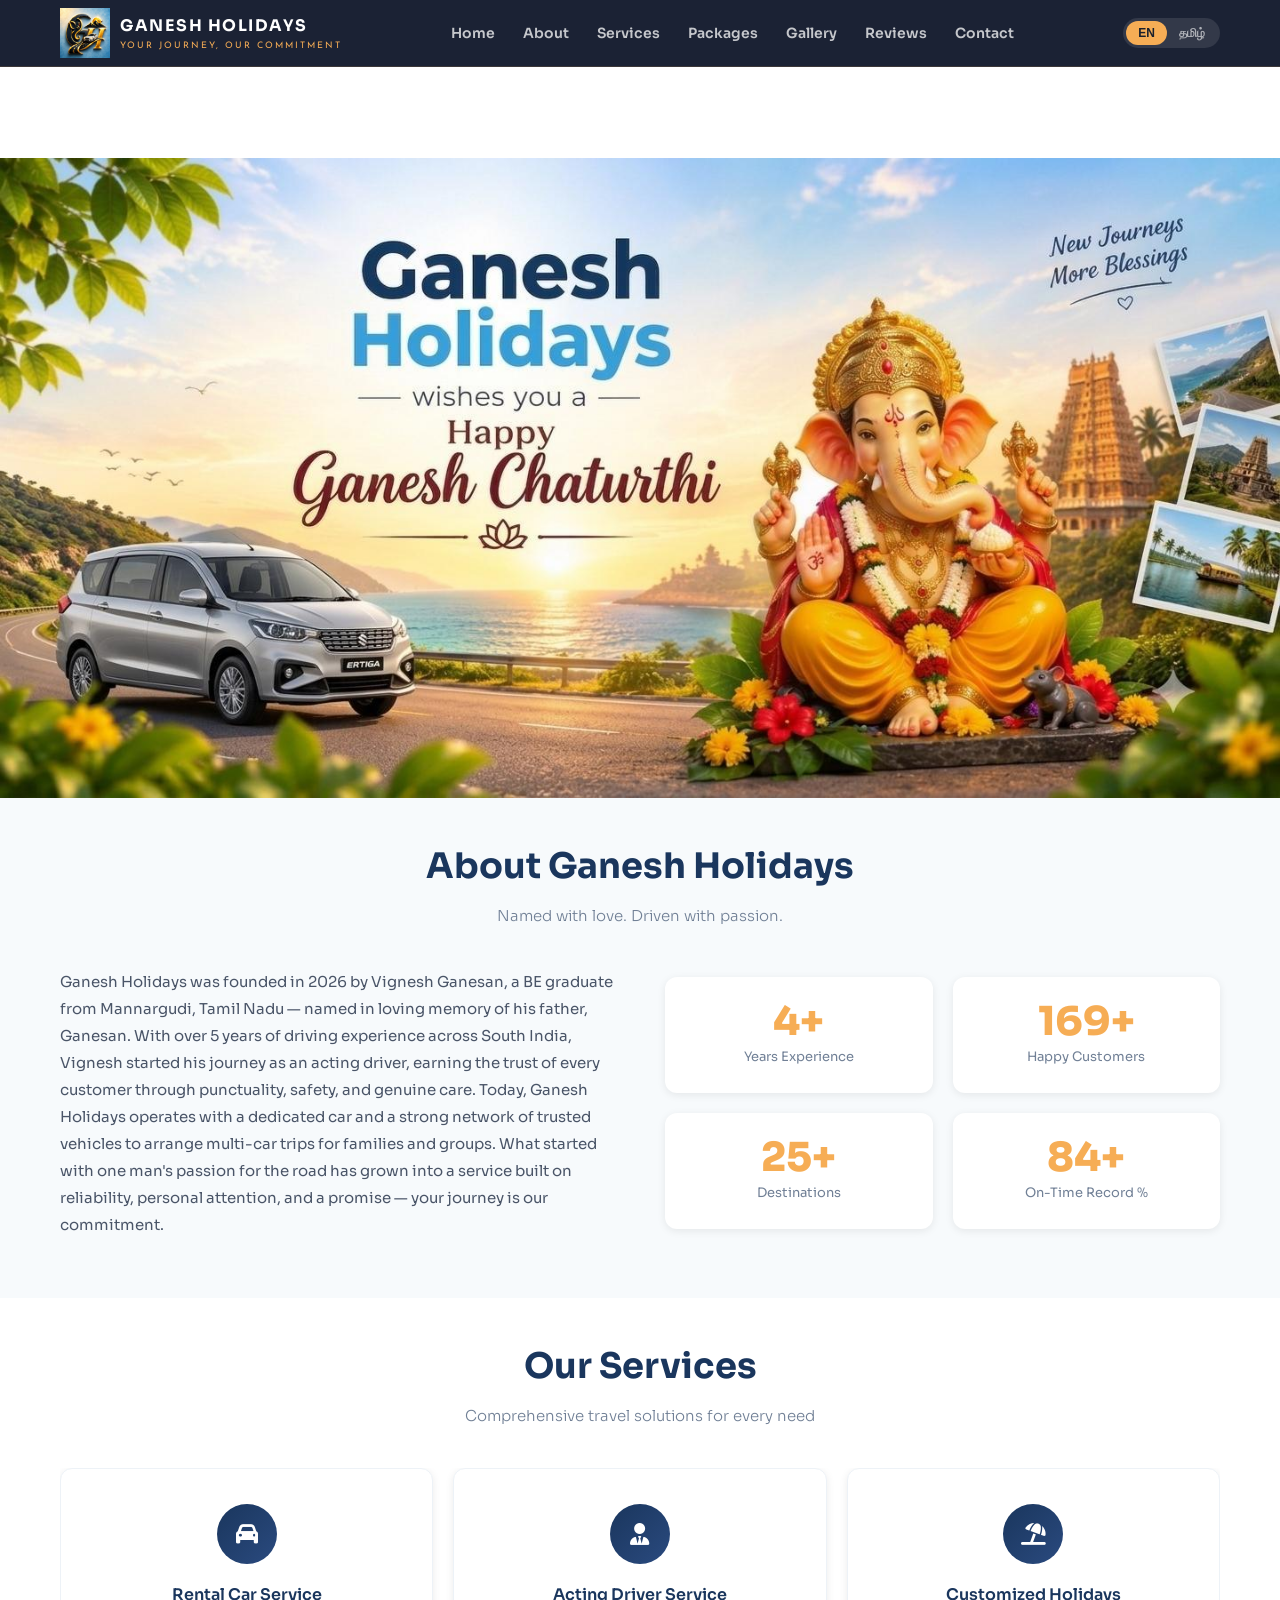
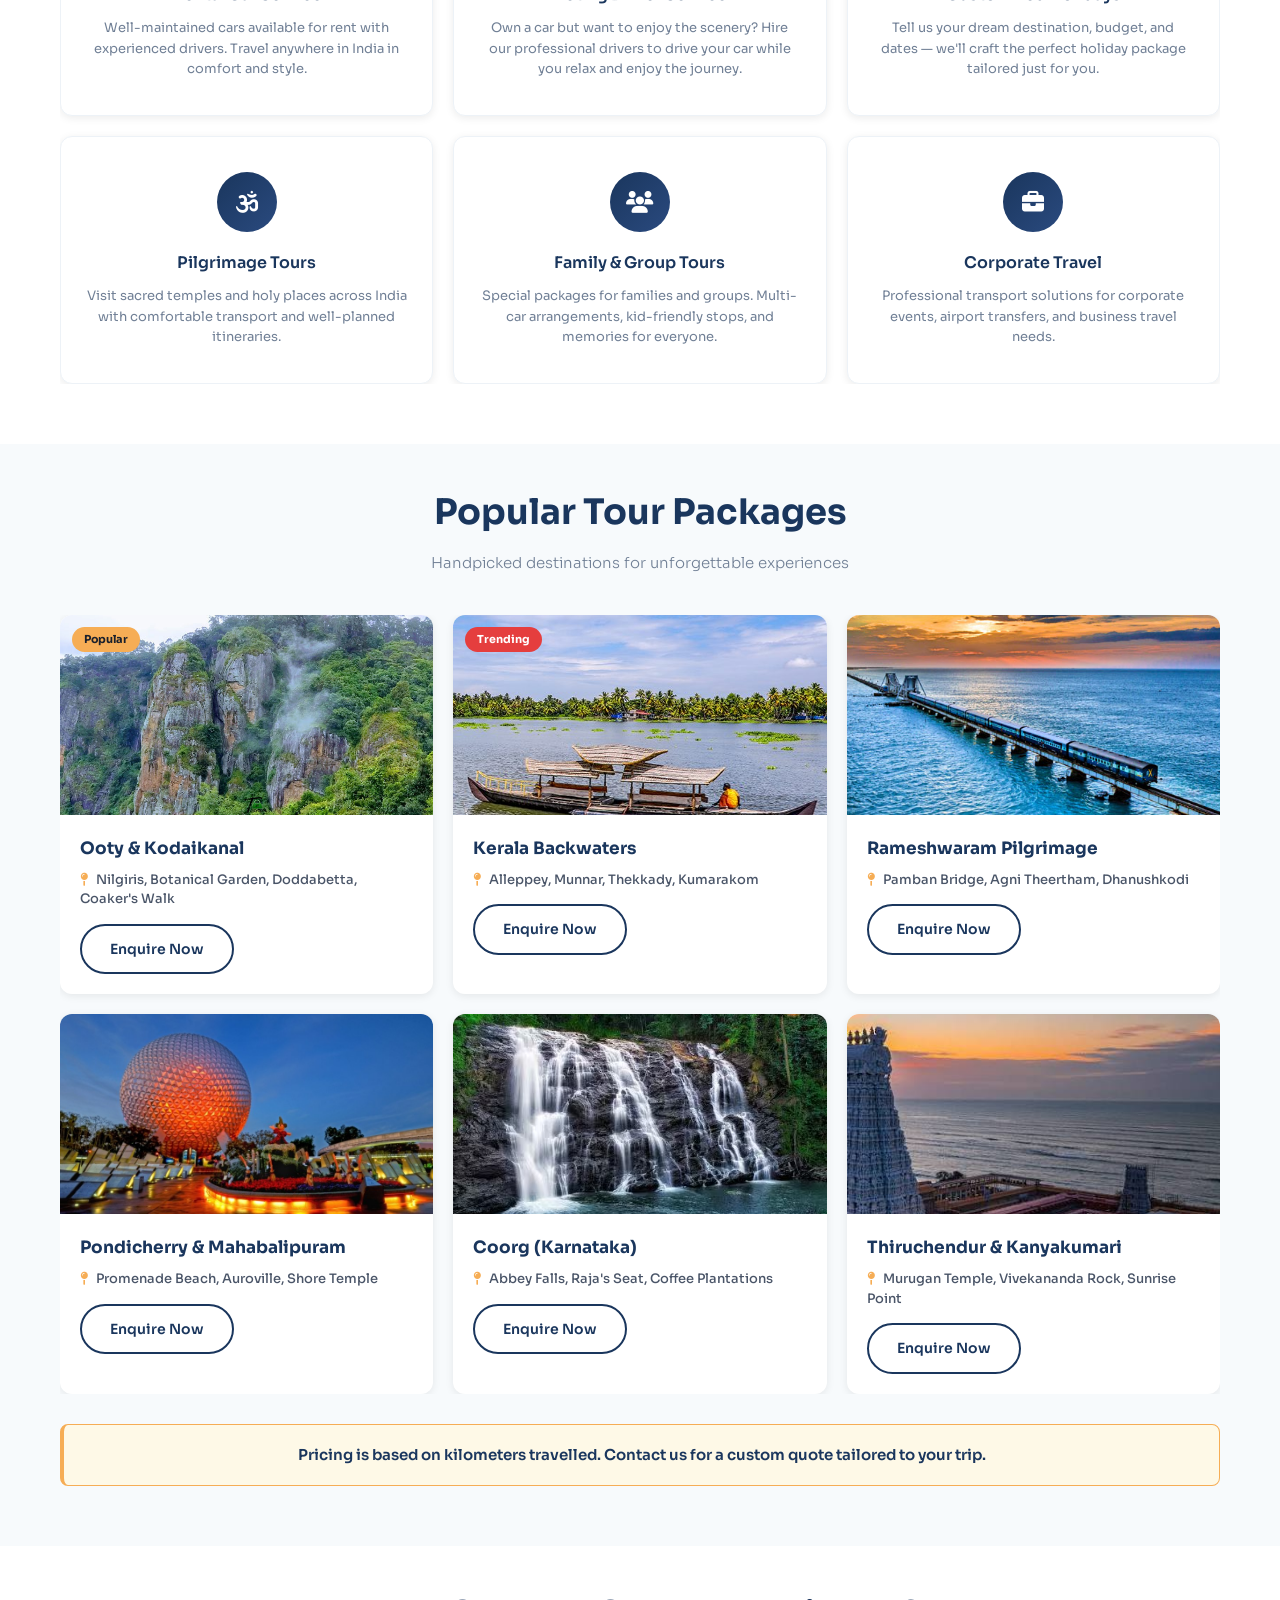
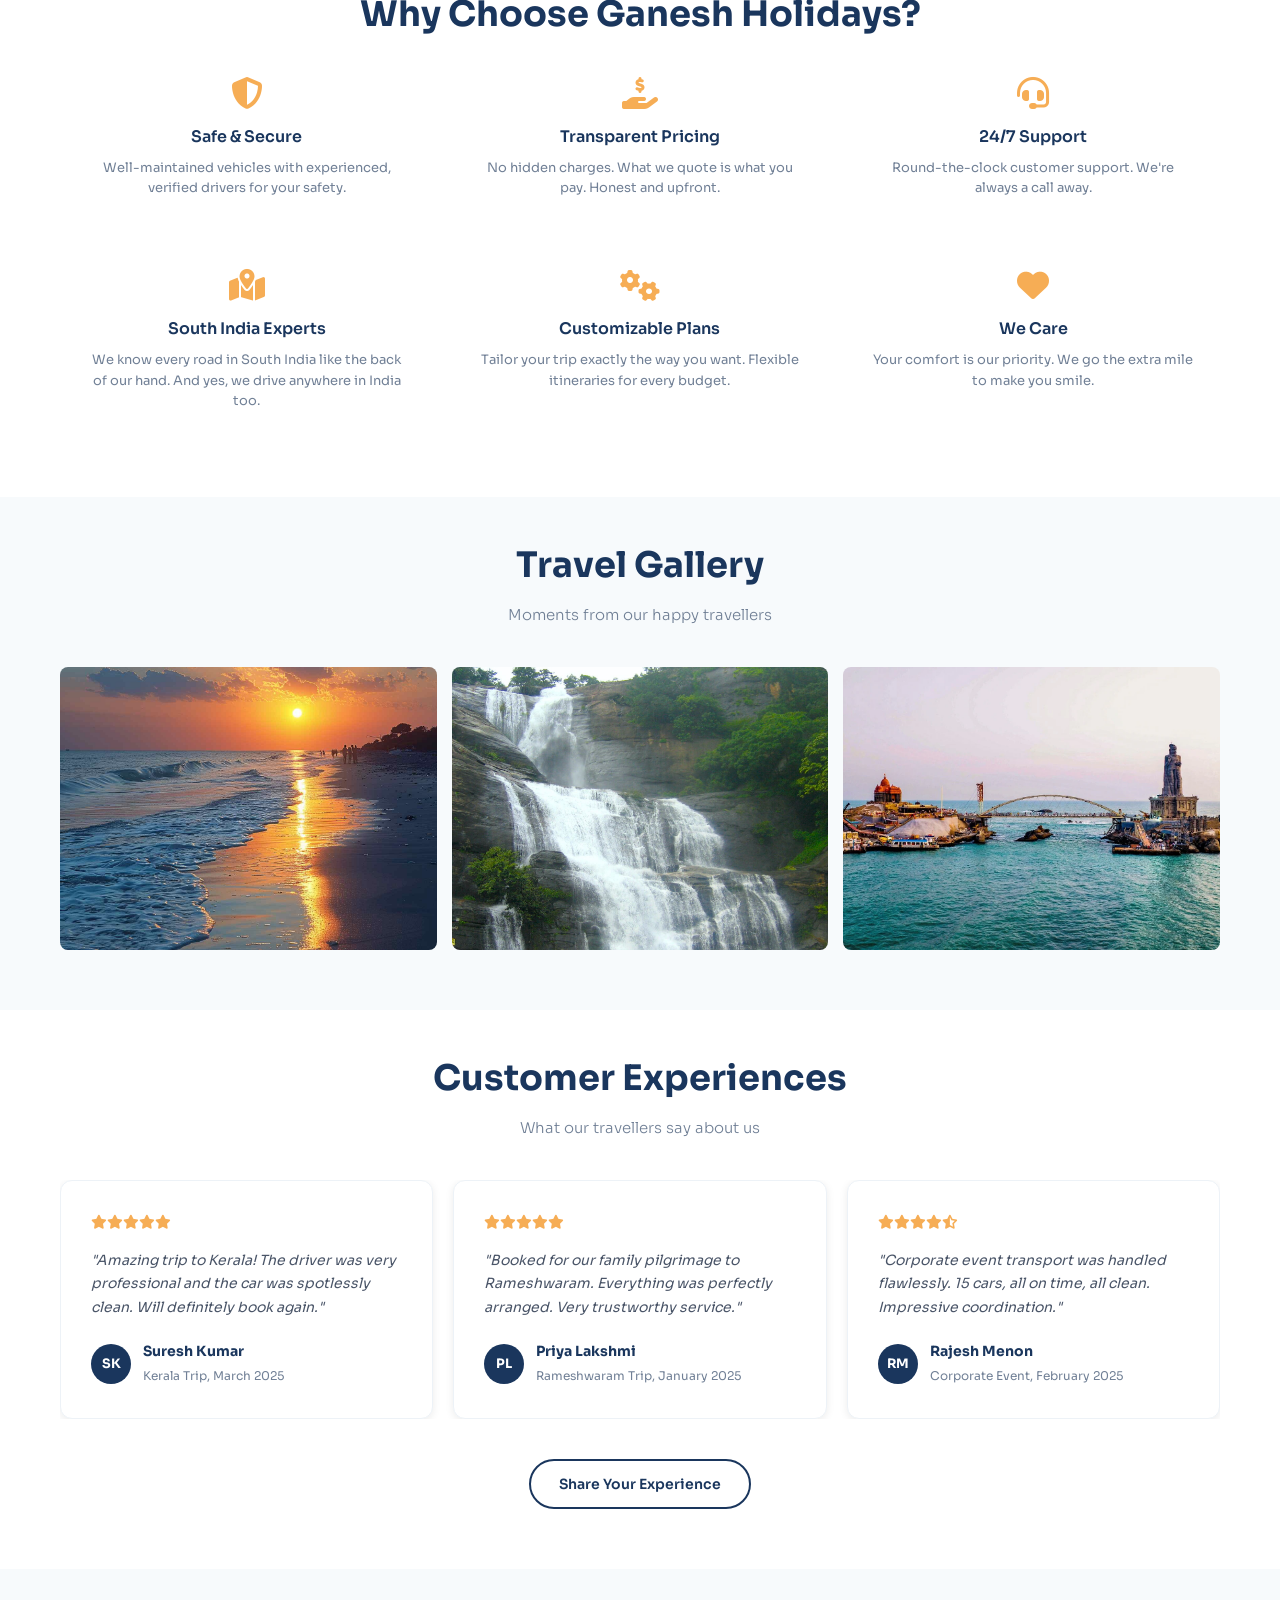
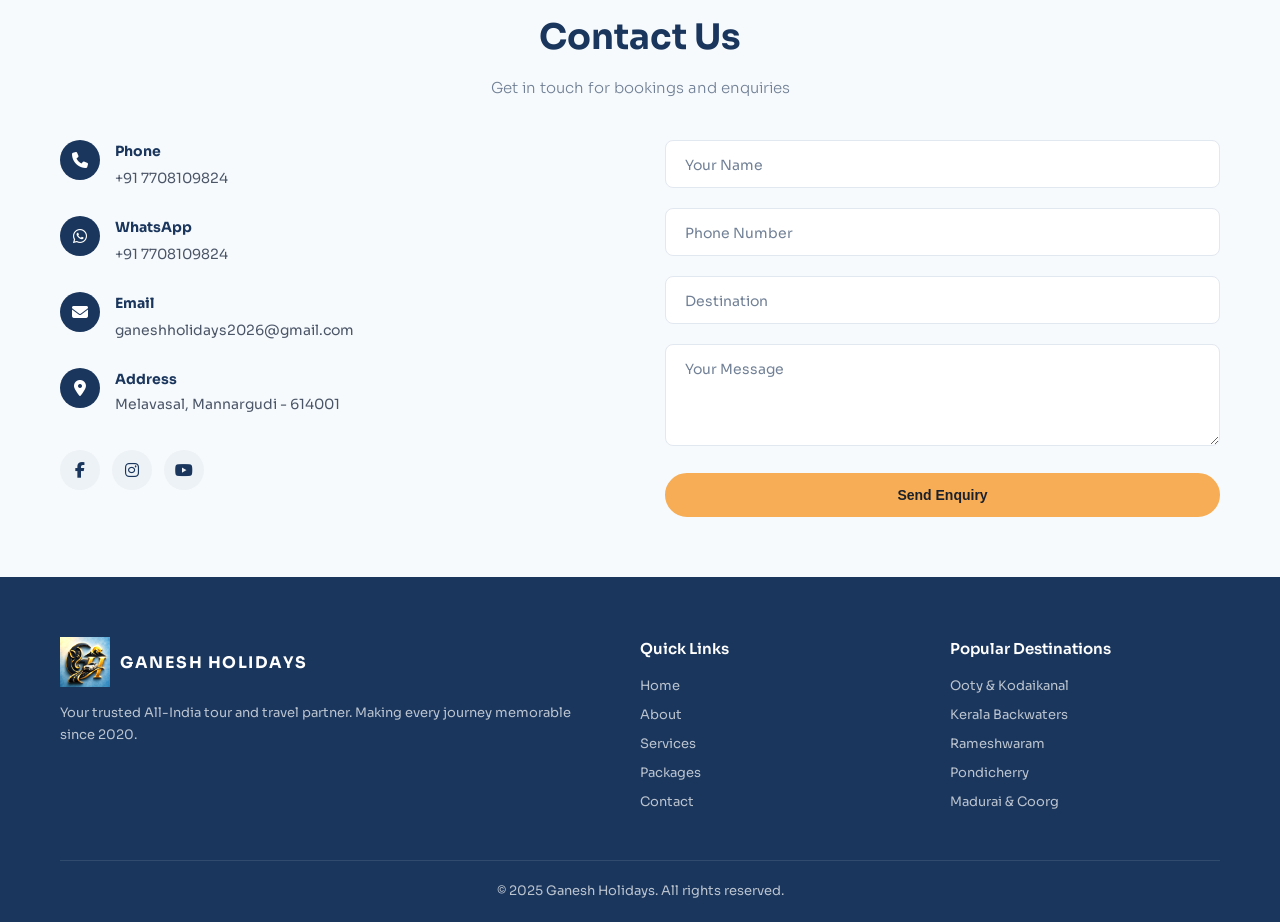
==== commit bb7b91a0: "Add files via upload" ====
--- a/index.html
+++ b/index.html
@@ -50,6 +50,9 @@
     <!-- Hero Section -->
     <section class="hero" id="home">
         <div class="hero-bg">
+            <video class="hero-video" autoplay muted loop playsinline>
+                <source src="assets/hero-video.mp4" type="video/mp4">
+            </video>
             <img src="" alt="India Travel" class="hero-img">
             <div class="hero-overlay"></div>
         </div>
--- a/css/style.css
+++ b/css/style.css
@@ -230,32 +230,69 @@
 
 /* === HERO === */
 .hero {
+    height: auto;
+    min-height: 0;
+    position: relative;
+    display: flex;
+    align-items: center;
+    justify-content: center;
+}
+
+/* Festival mode: banner fills hero naturally */
+.hero.festival-mode {
+    height: auto;
+    min-height: 0;
+}
+
+.hero.festival-mode .hero-bg {
+    position: relative;
+    width: 100%;
+}
+
+.hero.festival-mode .hero-img {
+    width: 100%;
+    height: auto;
+    display: block;
+    object-fit: contain;
+}
+
+.hero.festival-mode .hero-overlay {
+    display: none;
+}
+
+.hero.festival-mode .hero-content {
+    display: none;
+}
+
+.hero.festival-mode .hero-scroll {
+    display: none;
+}
+
+/* Normal mode: travel photo with text overlay */
+.hero.normal-mode {
     height: 100vh;
     min-height: 600px;
-    position: relative;
-    display: flex;
-    align-items: center;
-    justify-content: center;
-}
-
-.hero-bg {
+}
+
+.hero.normal-mode .hero-bg {
     position: absolute;
     inset: 0;
 }
 
-.hero-img {
+.hero.normal-mode .hero-img {
     width: 100%;
     height: 100%;
     object-fit: cover;
 }
 
-.hero-overlay {
+.hero.normal-mode .hero-overlay {
     position: absolute;
     inset: 0;
-    background: linear-gradient(135deg, rgba(26, 54, 93, 0.3) 0%, rgba(26, 54, 93, 0.15) 100%);
-}
-
-.hero-content {
+    background: linear-gradient(135deg, rgba(26, 54, 93, 0.8) 0%, rgba(26, 54, 93, 0.4) 100%);
+}
+
+.hero.normal-mode .hero-content {
+    display: block;
     position: relative;
     z-index: 2;
     text-align: center;
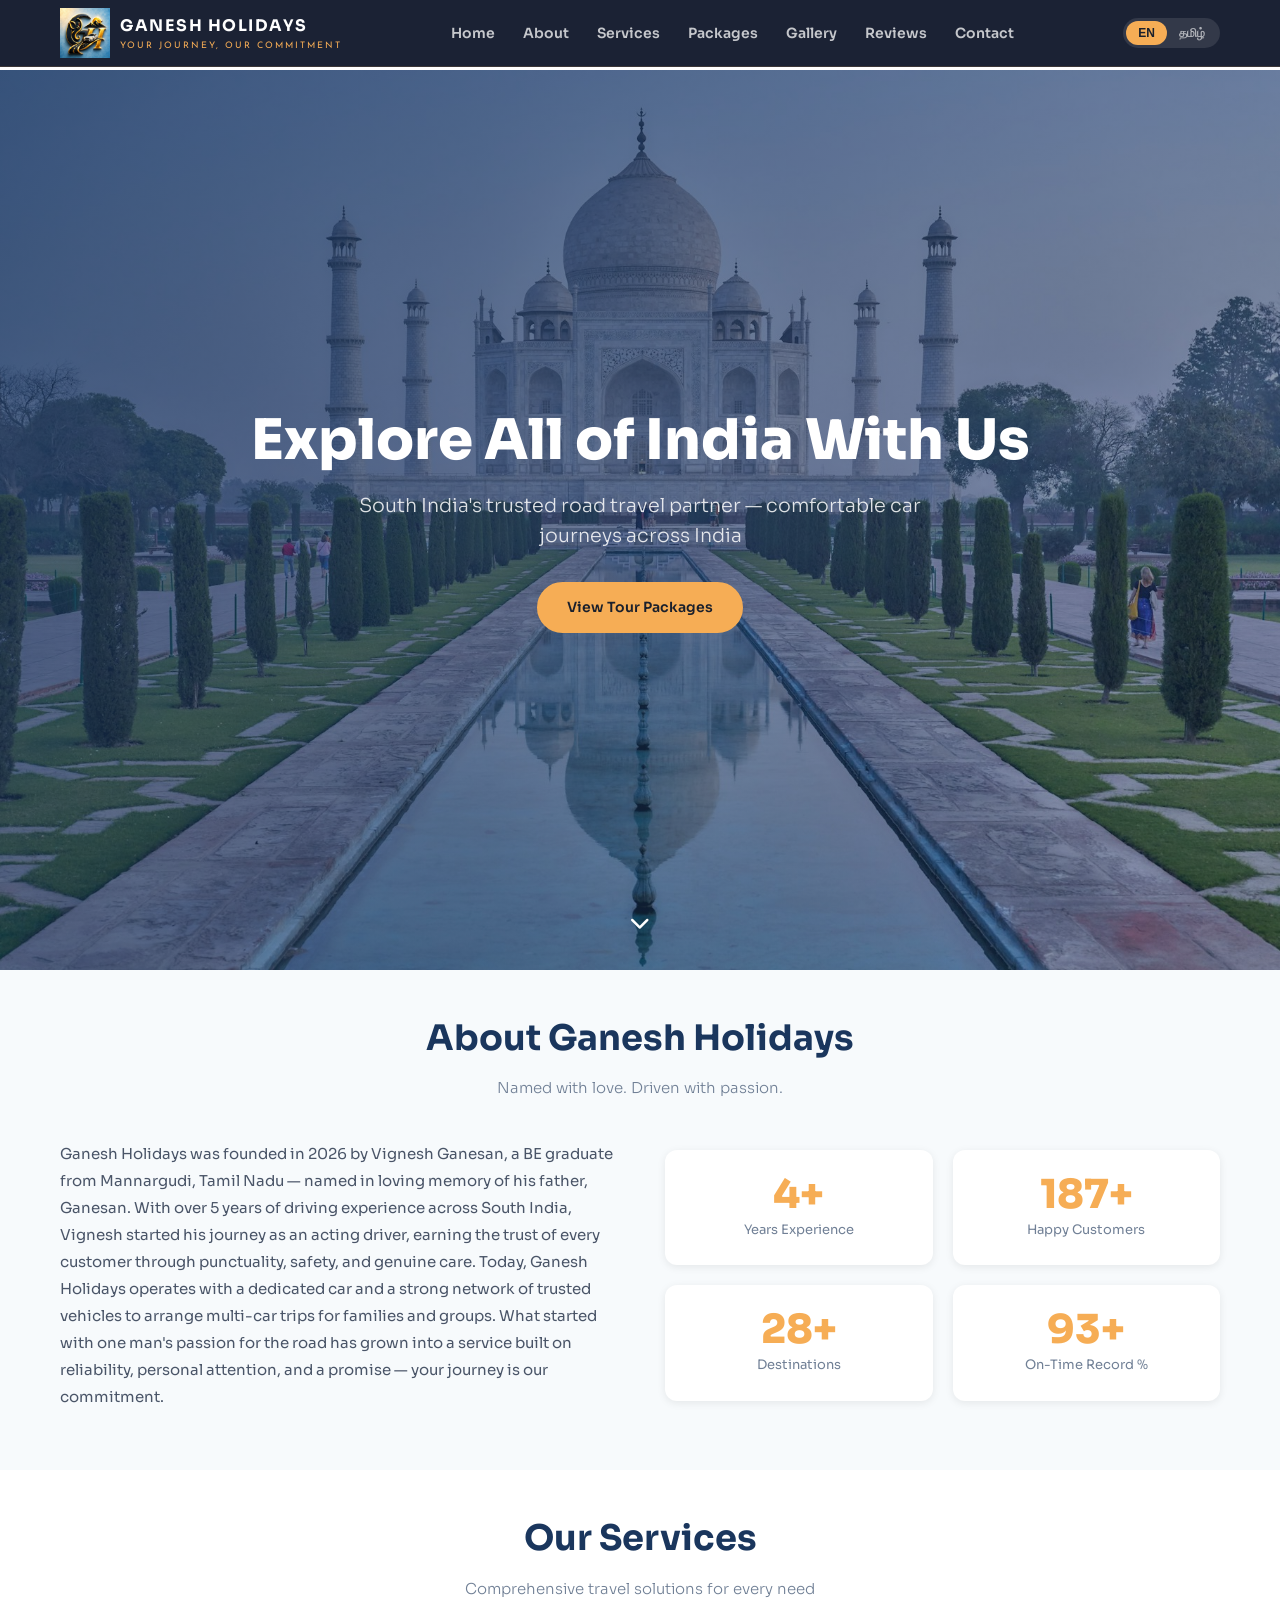
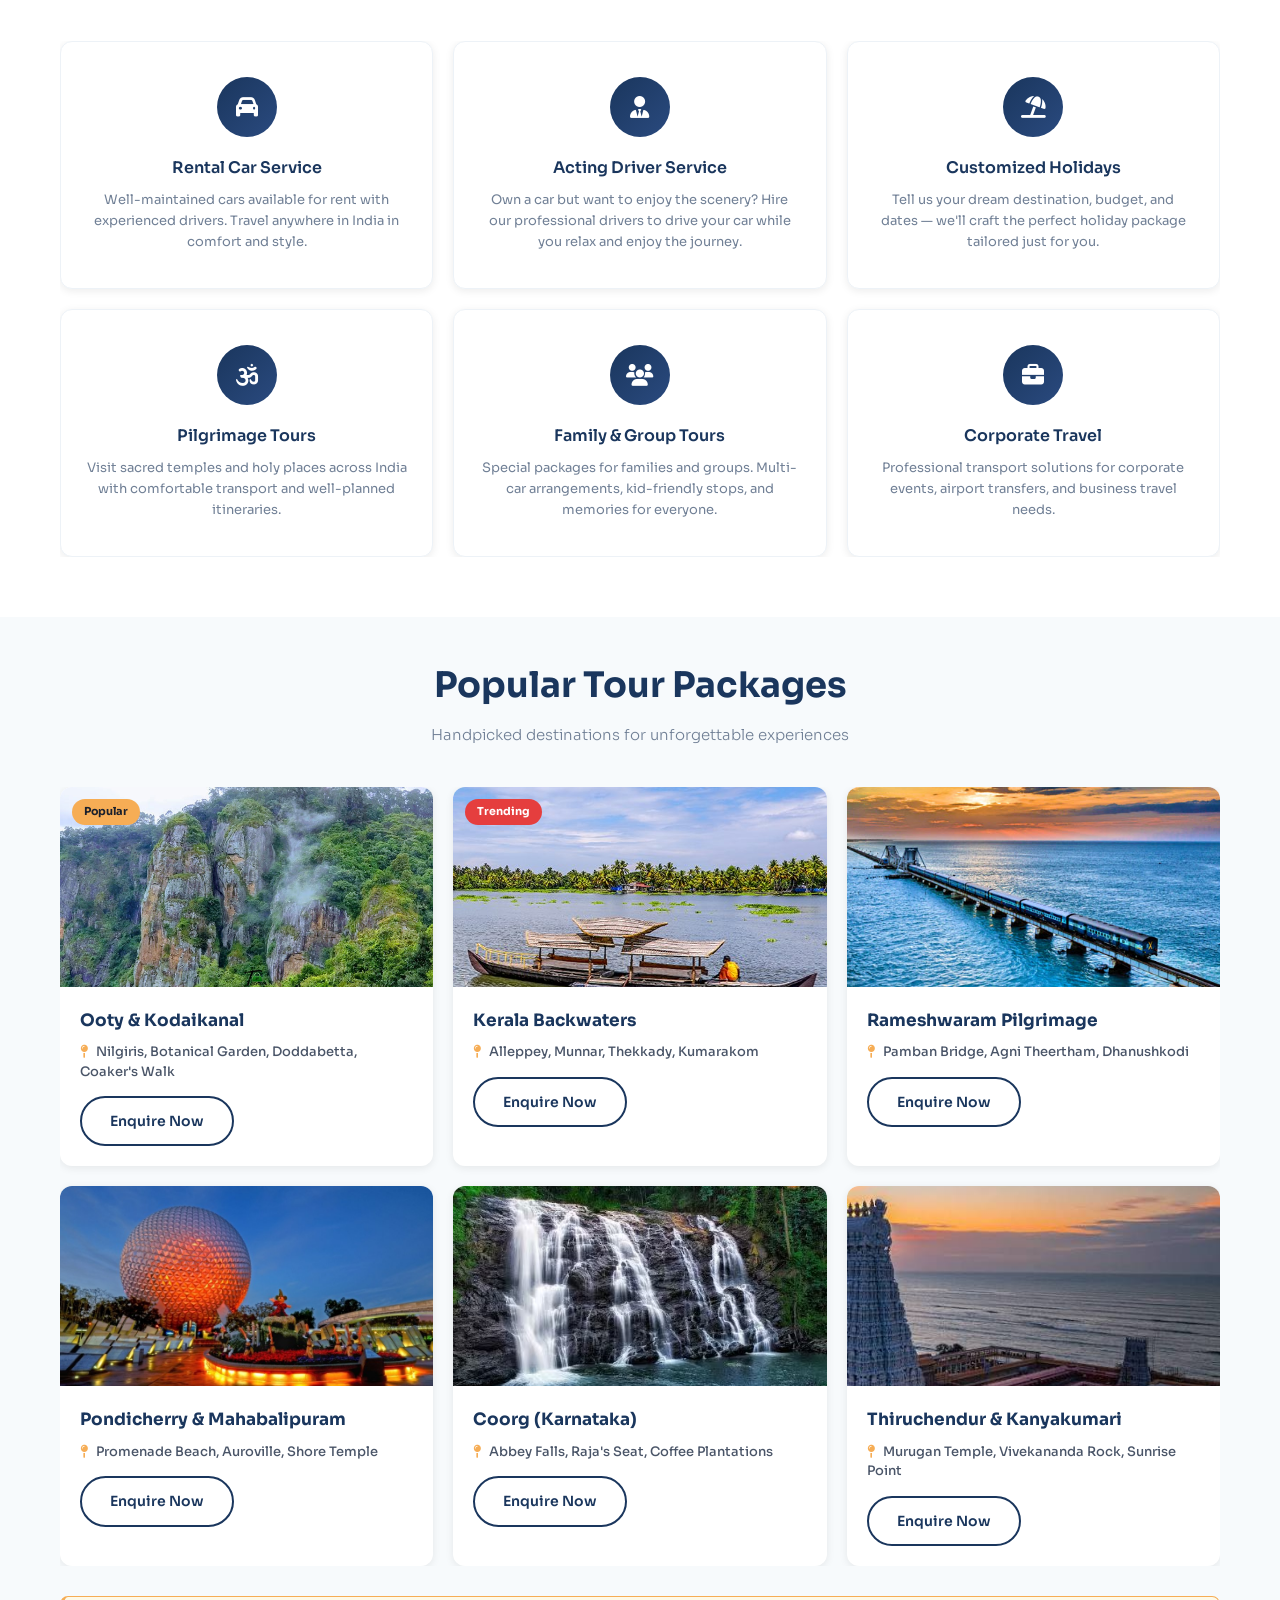
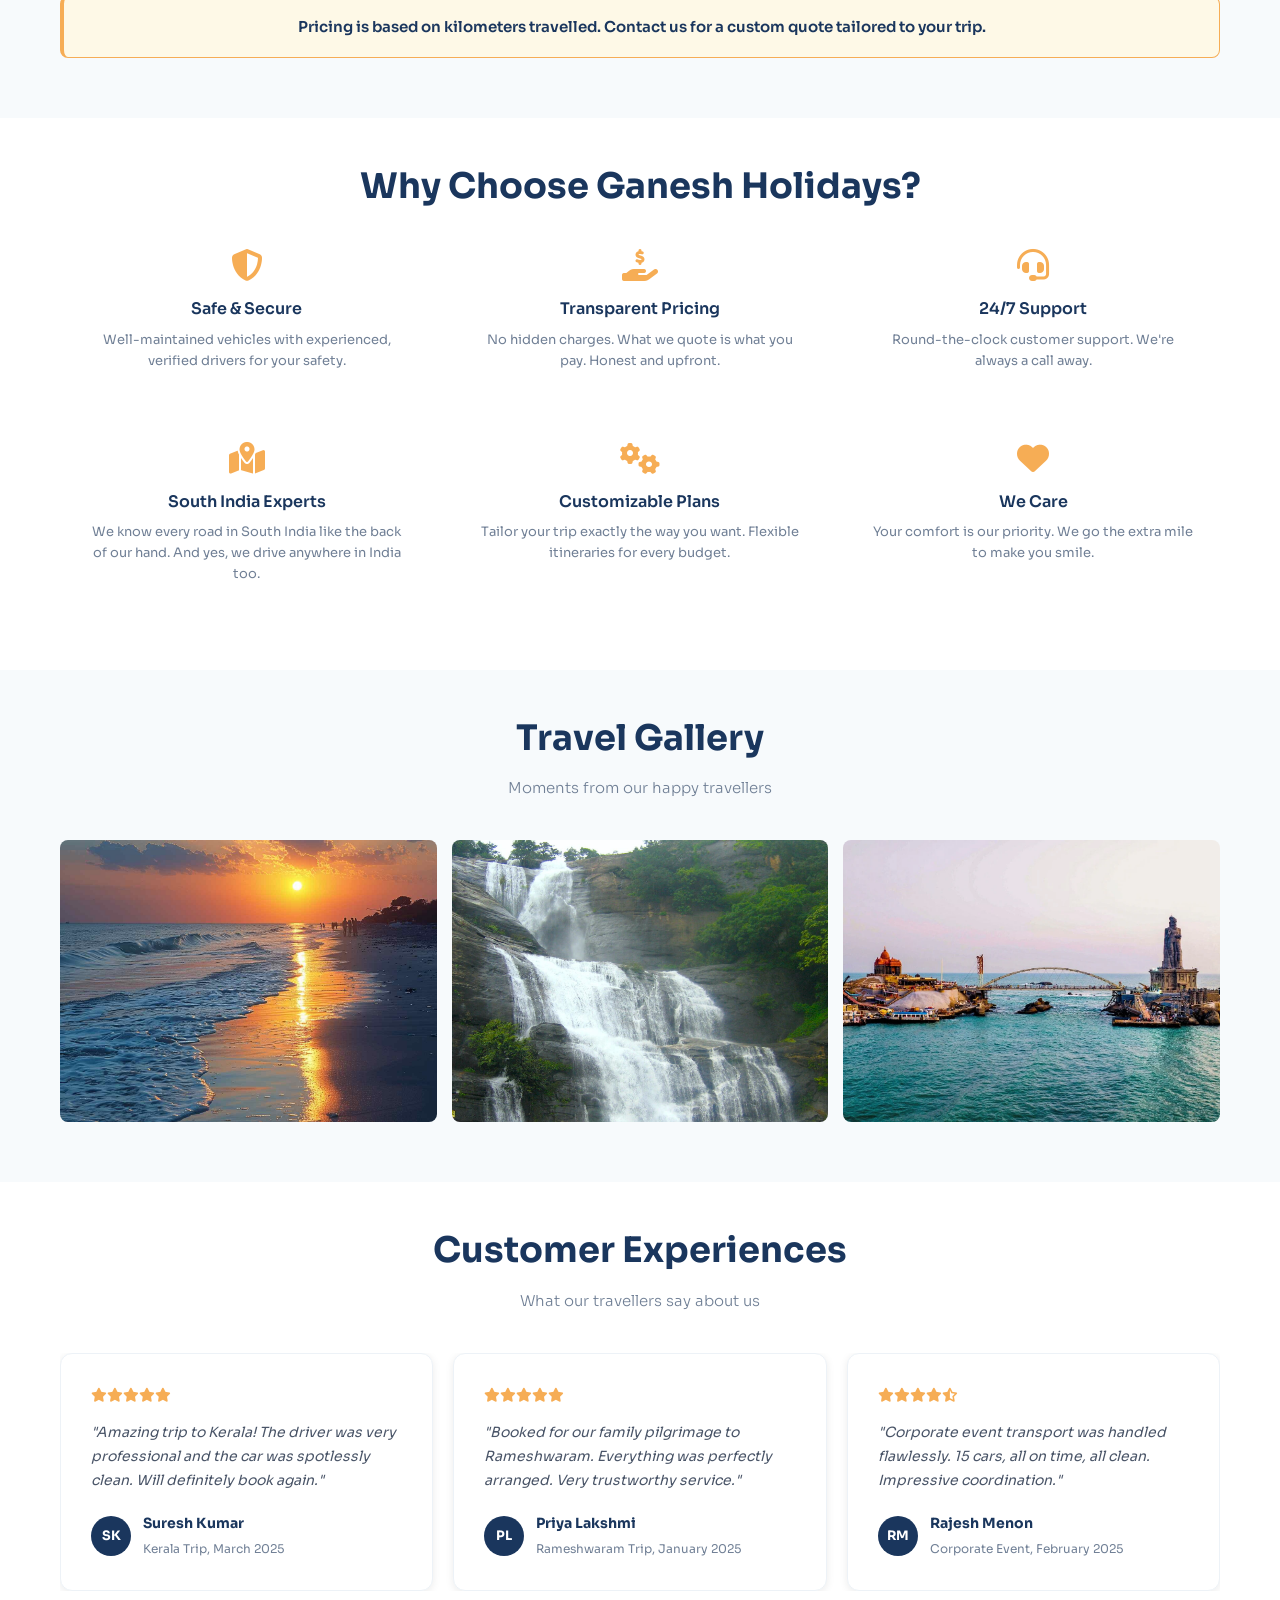
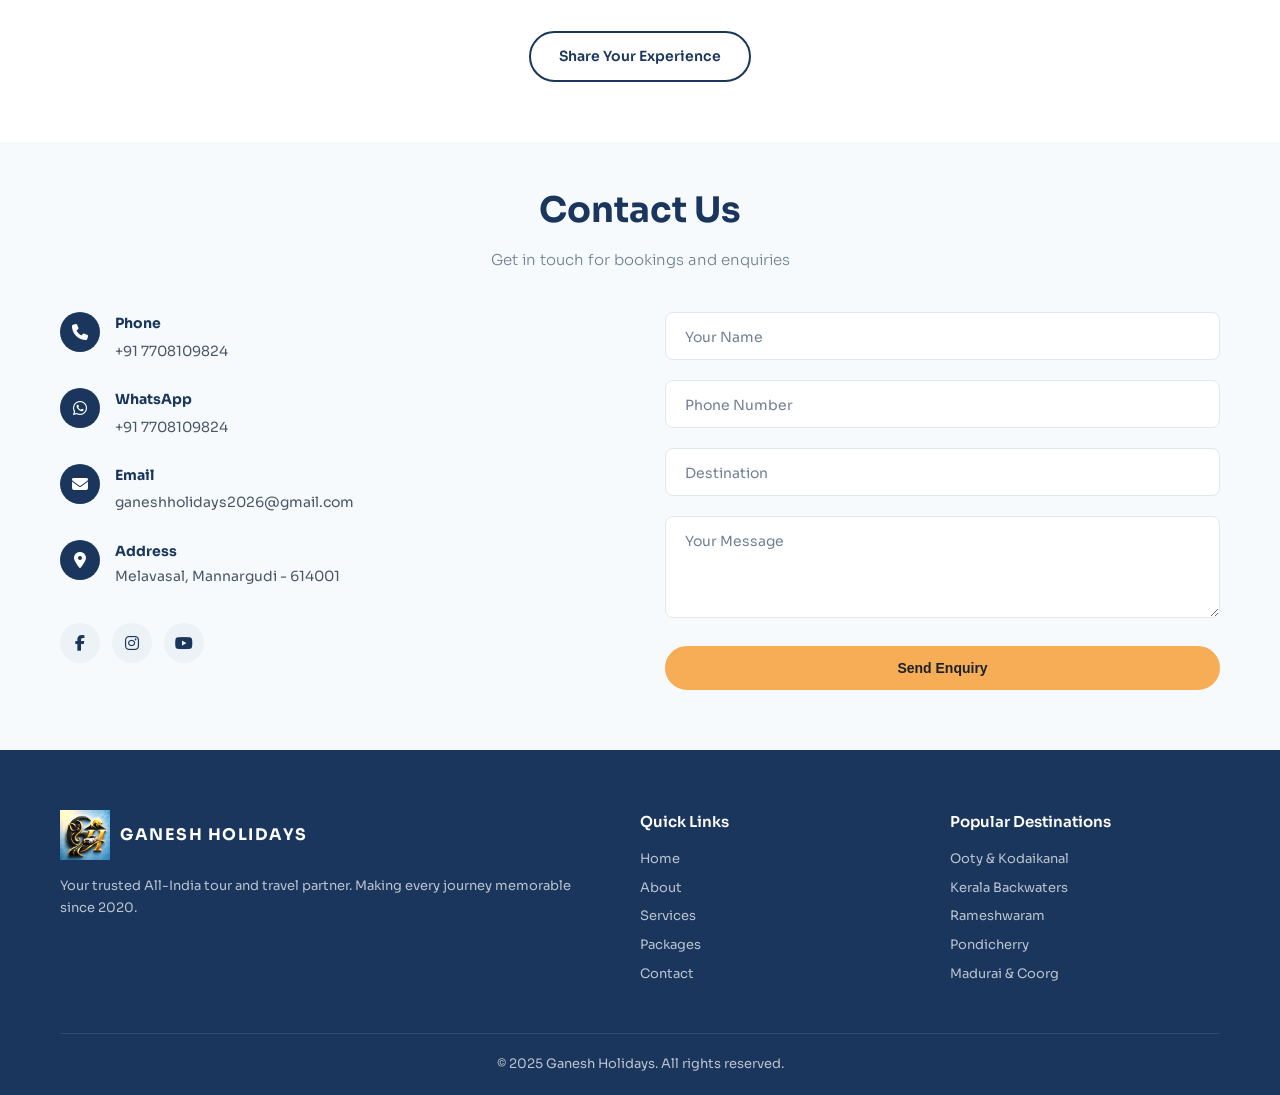
==== commit 3abd372f: "Add files via upload" ====
--- a/index.html
+++ b/index.html
@@ -61,7 +61,7 @@
             <p class="hero-subtitle" data-i18n="hero.subtitle">South India's trusted road travel partner — comfortable car journeys across India</p>
             <a href="#packages" class="btn btn-primary" data-i18n="hero.cta">View Tour Packages</a>
         </div>
-        <div class="hero-scroll">
+        <div class="hero-scroll" onclick="document.getElementById('about').scrollIntoView({behavior:'smooth'})">
             <i class="fas fa-chevron-down"></i>
         </div>
     </section>
--- a/css/style.css
+++ b/css/style.css
@@ -236,9 +236,53 @@
     display: flex;
     align-items: center;
     justify-content: center;
-}
-
-/* Festival mode: banner fills hero naturally */
+    margin-top: 70px;
+}
+
+/* Hero video */
+.hero-video {
+    display: none;
+}
+
+.hero-img {
+    display: none;
+}
+
+/* === VIDEO MODE: hero-video.mp4 exists === */
+.hero.video-mode {
+    height: auto;
+    max-height: none;
+    overflow: hidden;
+}
+
+.hero.video-mode .hero-bg {
+    position: relative;
+    width: 100%;
+}
+
+.hero.video-mode .hero-video {
+    display: block;
+    width: 100%;
+    height: auto;
+}
+
+.hero.video-mode .hero-img {
+    display: none;
+}
+
+.hero.video-mode .hero-overlay {
+    display: none;
+}
+
+.hero.video-mode .hero-content {
+    display: none;
+}
+
+.hero.video-mode .hero-scroll {
+    display: none;
+}
+
+/* === FESTIVAL MODE: festival.jpg exists === */
 .hero.festival-mode {
     height: auto;
     min-height: 0;
@@ -249,10 +293,14 @@
     width: 100%;
 }
 
+.hero.festival-mode .hero-video {
+    display: none;
+}
+
 .hero.festival-mode .hero-img {
+    display: block;
     width: 100%;
     height: auto;
-    display: block;
     object-fit: contain;
 }
 
@@ -268,10 +316,11 @@
     display: none;
 }
 
-/* Normal mode: travel photo with text overlay */
+/* === NORMAL MODE: hero.jpg fallback (no video, no festival) === */
 .hero.normal-mode {
     height: 100vh;
     min-height: 600px;
+    margin-top: 70px;
 }
 
 .hero.normal-mode .hero-bg {
@@ -279,7 +328,12 @@
     inset: 0;
 }
 
+.hero.normal-mode .hero-video {
+    display: none;
+}
+
 .hero.normal-mode .hero-img {
+    display: block;
     width: 100%;
     height: 100%;
     object-fit: cover;
@@ -1007,6 +1061,21 @@
 }
 
 @media (max-width: 768px) {
+    .hero.video-mode {
+        height: auto;
+        max-height: none;
+    }
+
+    .hero.video-mode .hero-bg {
+        position: relative;
+    }
+
+    .hero.video-mode .hero-video {
+        width: 100%;
+        height: auto;
+        object-fit: contain;
+    }
+
     .nav-menu {
         position: fixed;
         top: 0;
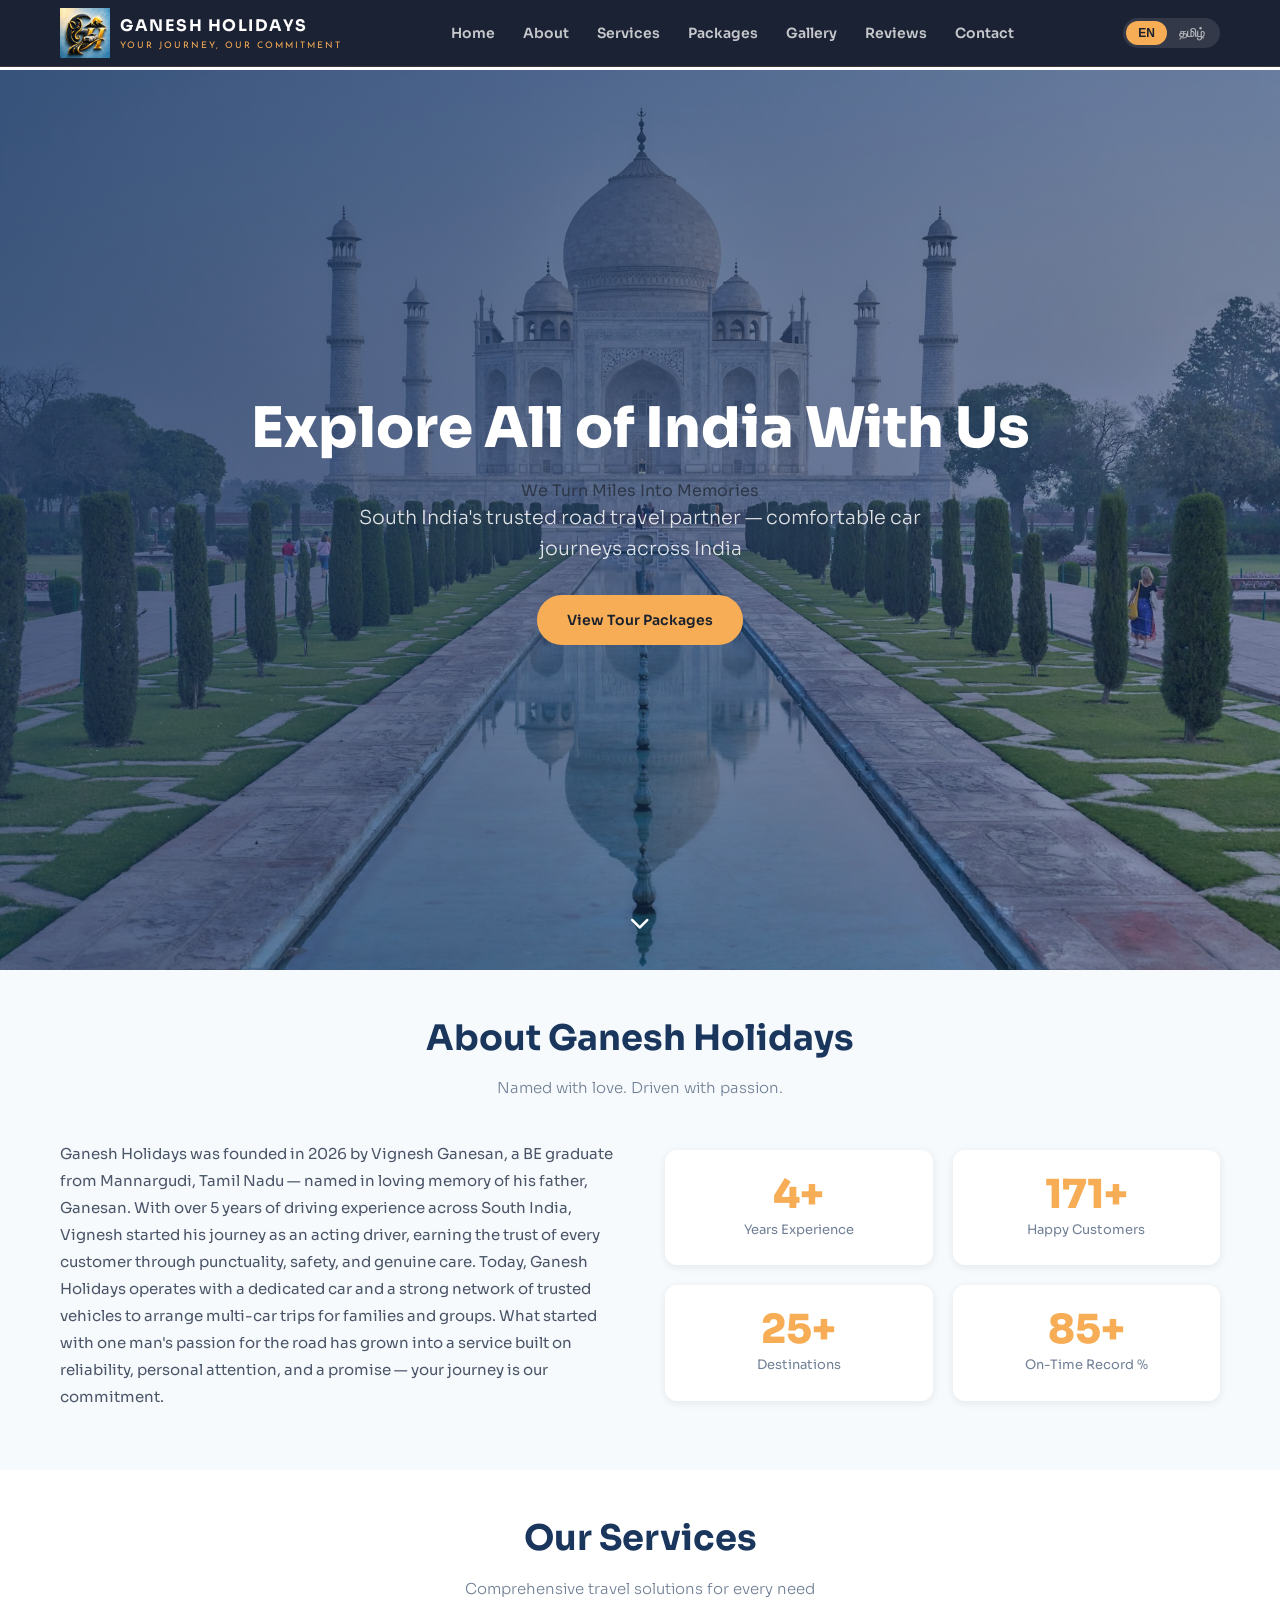
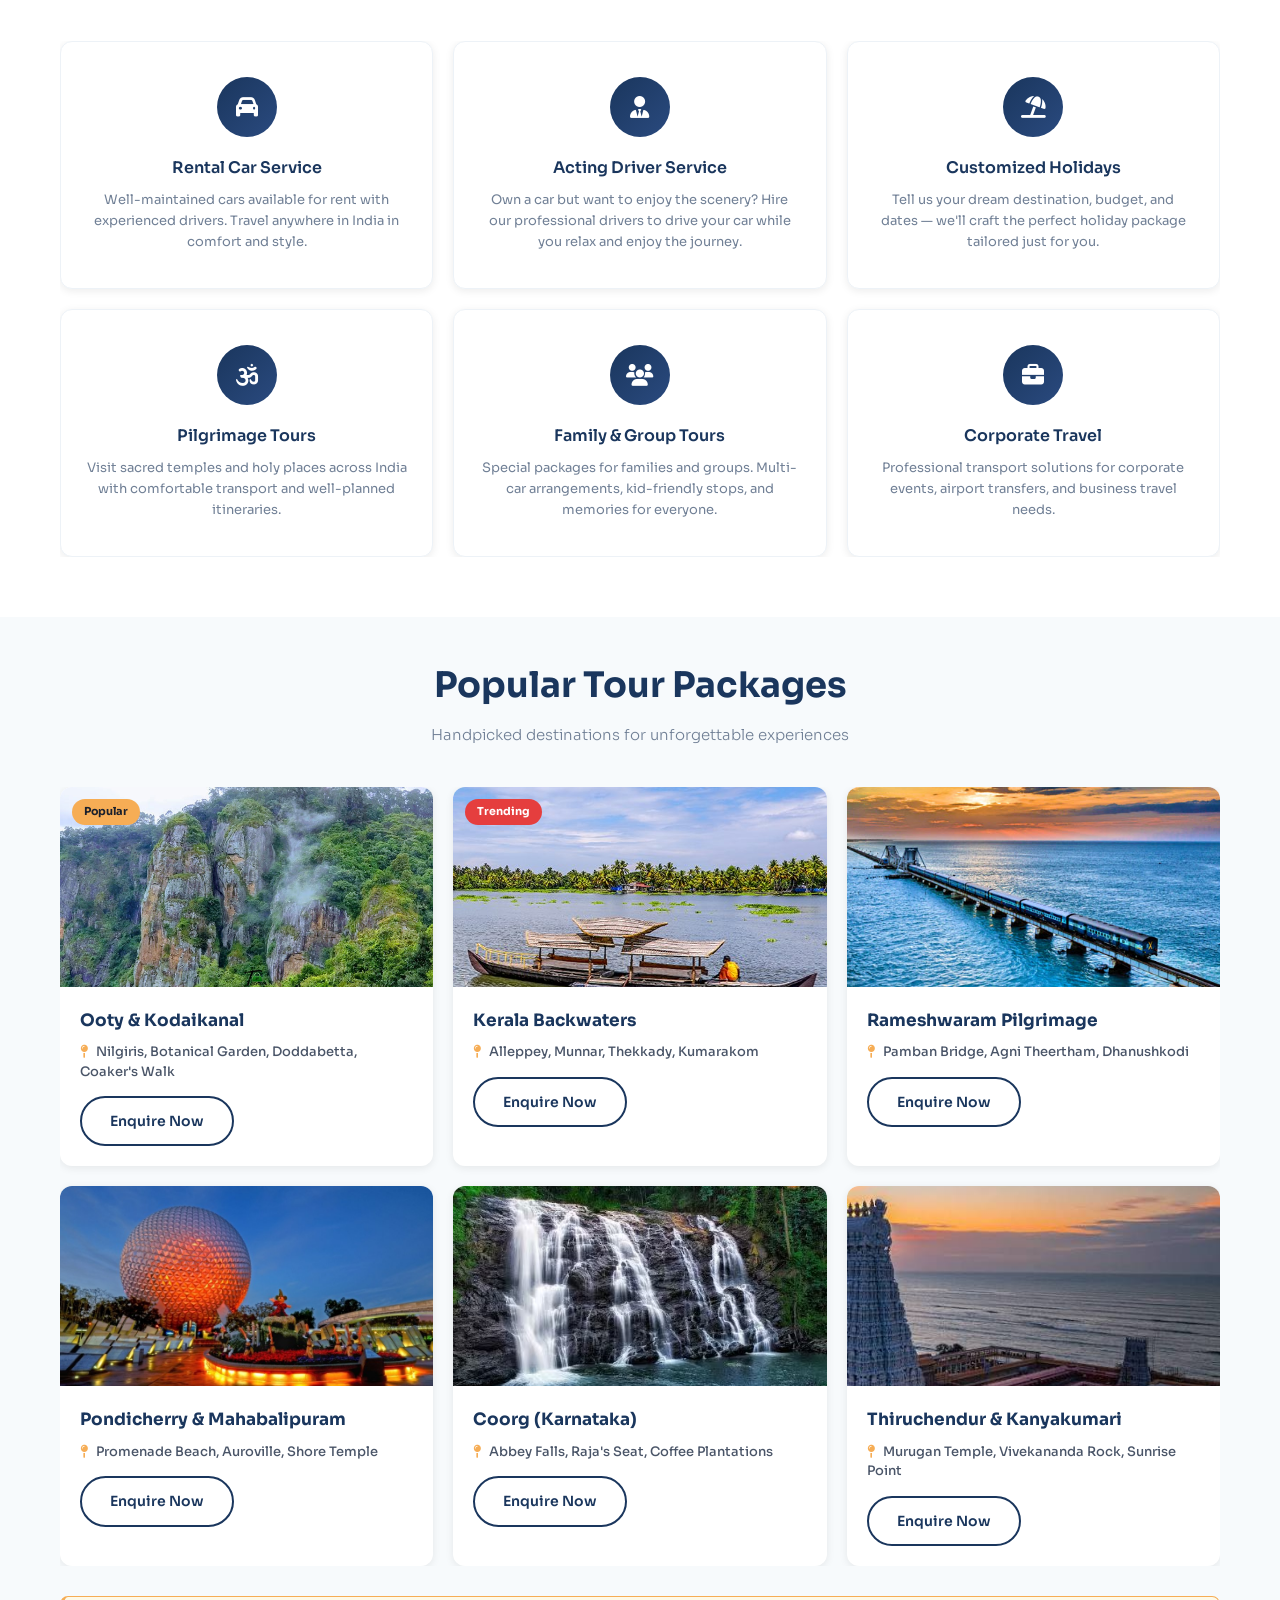
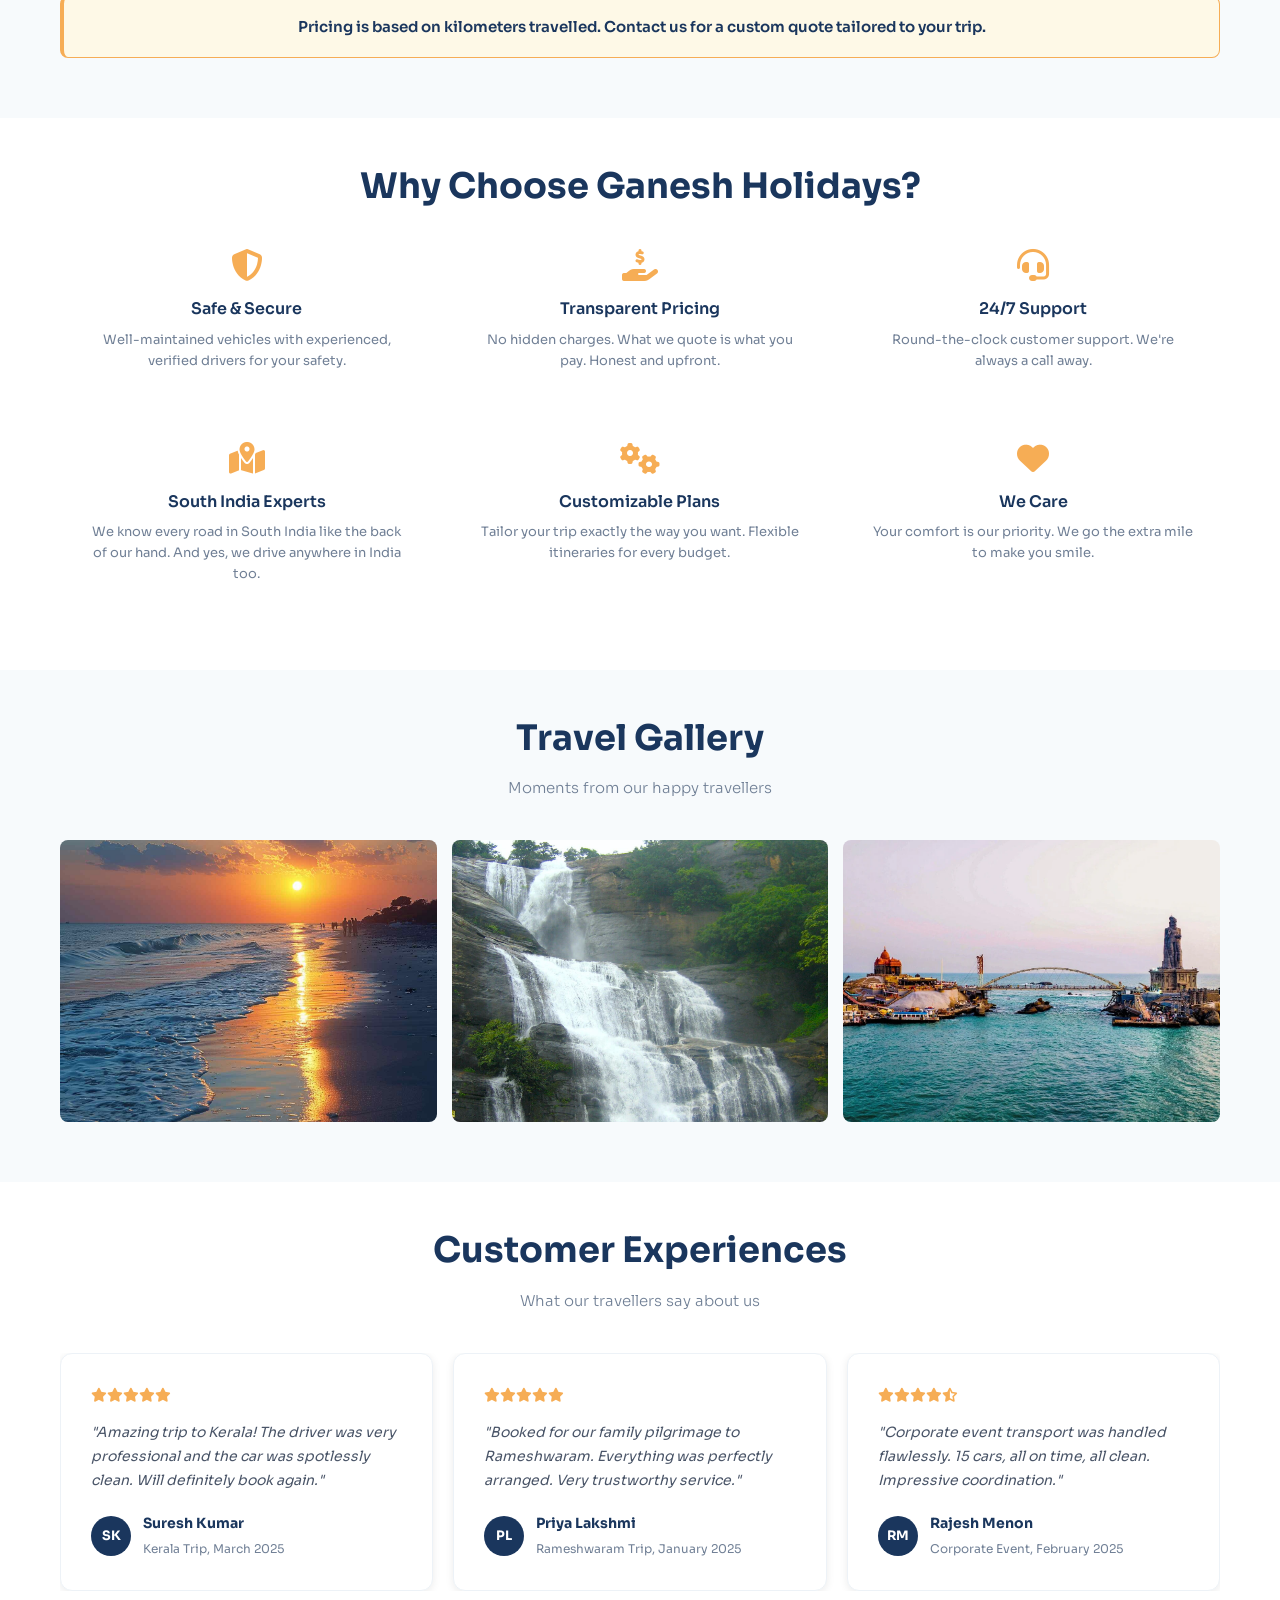
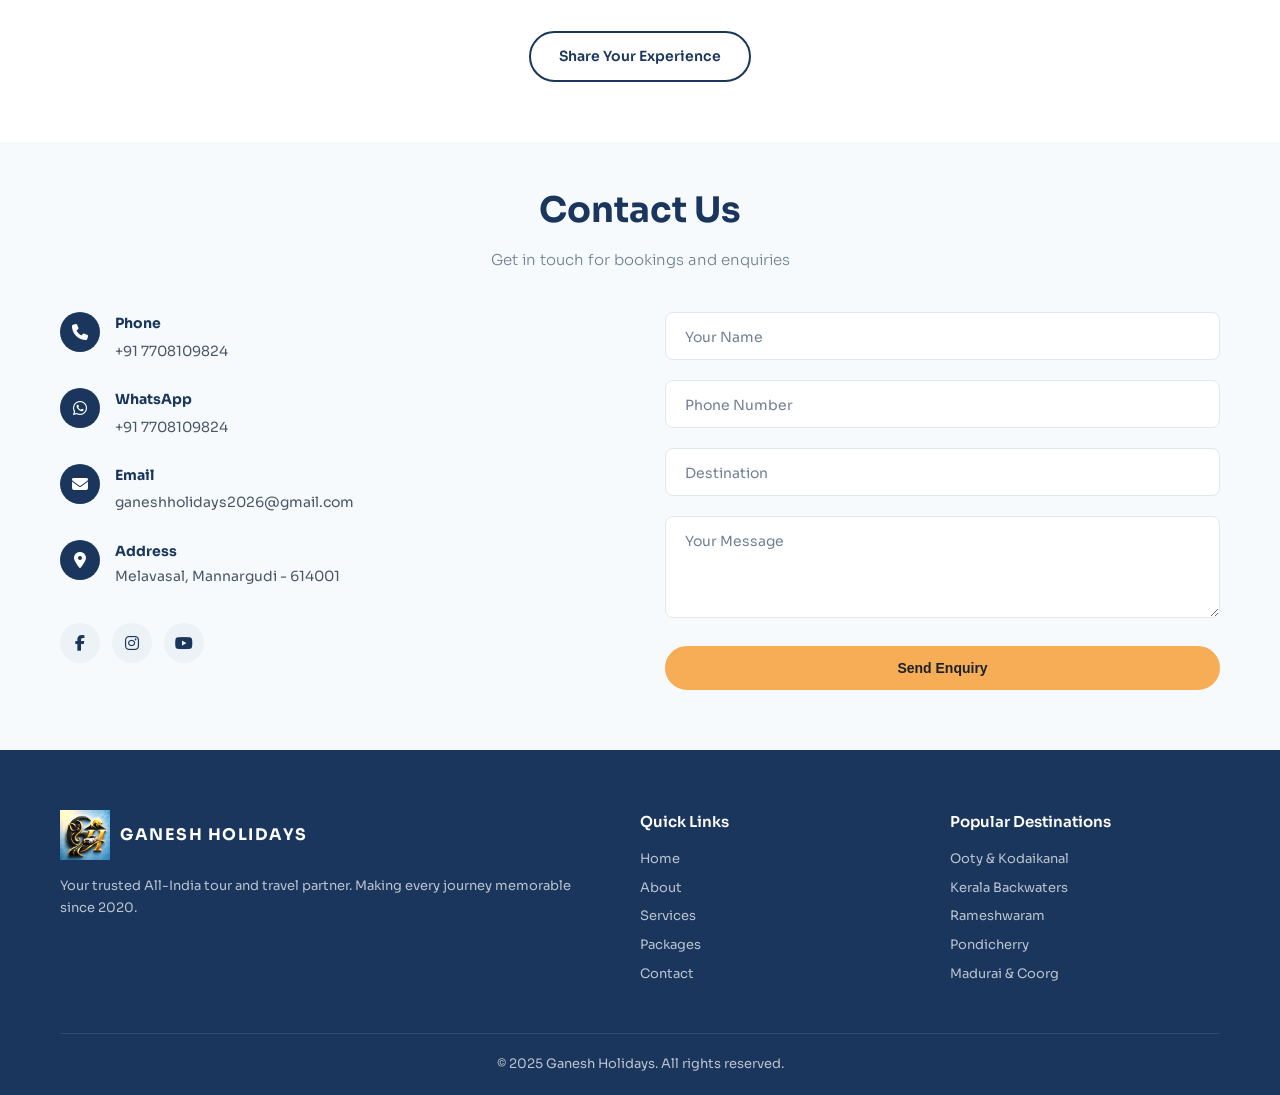
==== commit 9613489a: "Add files via upload" ====
--- a/index.html
+++ b/index.html
@@ -57,8 +57,9 @@
             <div class="hero-overlay"></div>
         </div>
         <div class="hero-content">
-            <h1 class="hero-title" data-i18n="hero.title">Explore All of India With Us</h1>
-            <p class="hero-subtitle" data-i18n="hero.subtitle">South India's trusted road travel partner — comfortable car journeys across India</p>
+            <h1 class="hero-title" data-i18n="hero.title"><span class="hero-small">YOUR</span> <span class="hero-big underline">JOURNEY</span> <span class="hero-small">OUR</span> <span class="hero-big overline">COMMITMENT</span></h1>
+            <p class="hero-tagline" data-i18n="hero.tagline">We Turn Miles Into Memories</p>
+            <p class="hero-subtitle" data-i18n="hero.subtitle">South India's trusted road travel partner</p>
             <a href="#packages" class="btn btn-primary" data-i18n="hero.cta">View Tour Packages</a>
         </div>
         <div class="hero-scroll" onclick="document.getElementById('about').scrollIntoView({behavior:'smooth'})">
--- a/css/style.css
+++ b/css/style.css
@@ -250,20 +250,44 @@
 
 /* === VIDEO MODE: hero-video.mp4 exists === */
 .hero.video-mode {
-    height: auto;
-    max-height: none;
+    height: calc(100vh - 70px);
+    max-height: calc(100vh - 70px);
     overflow: hidden;
 }
 
 .hero.video-mode .hero-bg {
-    position: relative;
-    width: 100%;
+    position: absolute;
+    inset: 0;
 }
 
 .hero.video-mode .hero-video {
     display: block;
     width: 100%;
     height: auto;
+    position: absolute;
+    top: 0;
+    left: 0;
+}
+
+.hero.video-mode .hero-scroll {
+    display: block;
+    position: absolute;
+    bottom: 15px;
+    left: 50%;
+    transform: translateX(-50%);
+    z-index: 3;
+    cursor: pointer;
+    animation: bounceDown 2s infinite;
+}
+
+.hero.video-mode .hero-scroll i {
+    color: rgba(255, 255, 255, 0.8);
+    font-size: 24px;
+}
+
+@keyframes bounceDown {
+    0%, 100% { transform: translateX(-50%) translateY(0); }
+    50% { transform: translateX(-50%) translateY(8px); }
 }
 
 .hero.video-mode .hero-img {
@@ -1074,6 +1098,13 @@
         width: 100%;
         height: auto;
         object-fit: contain;
+        position: relative;
+        top: auto;
+        left: auto;
+    }
+
+    .hero.video-mode .hero-scroll {
+        display: none;
     }
 
     .nav-menu {
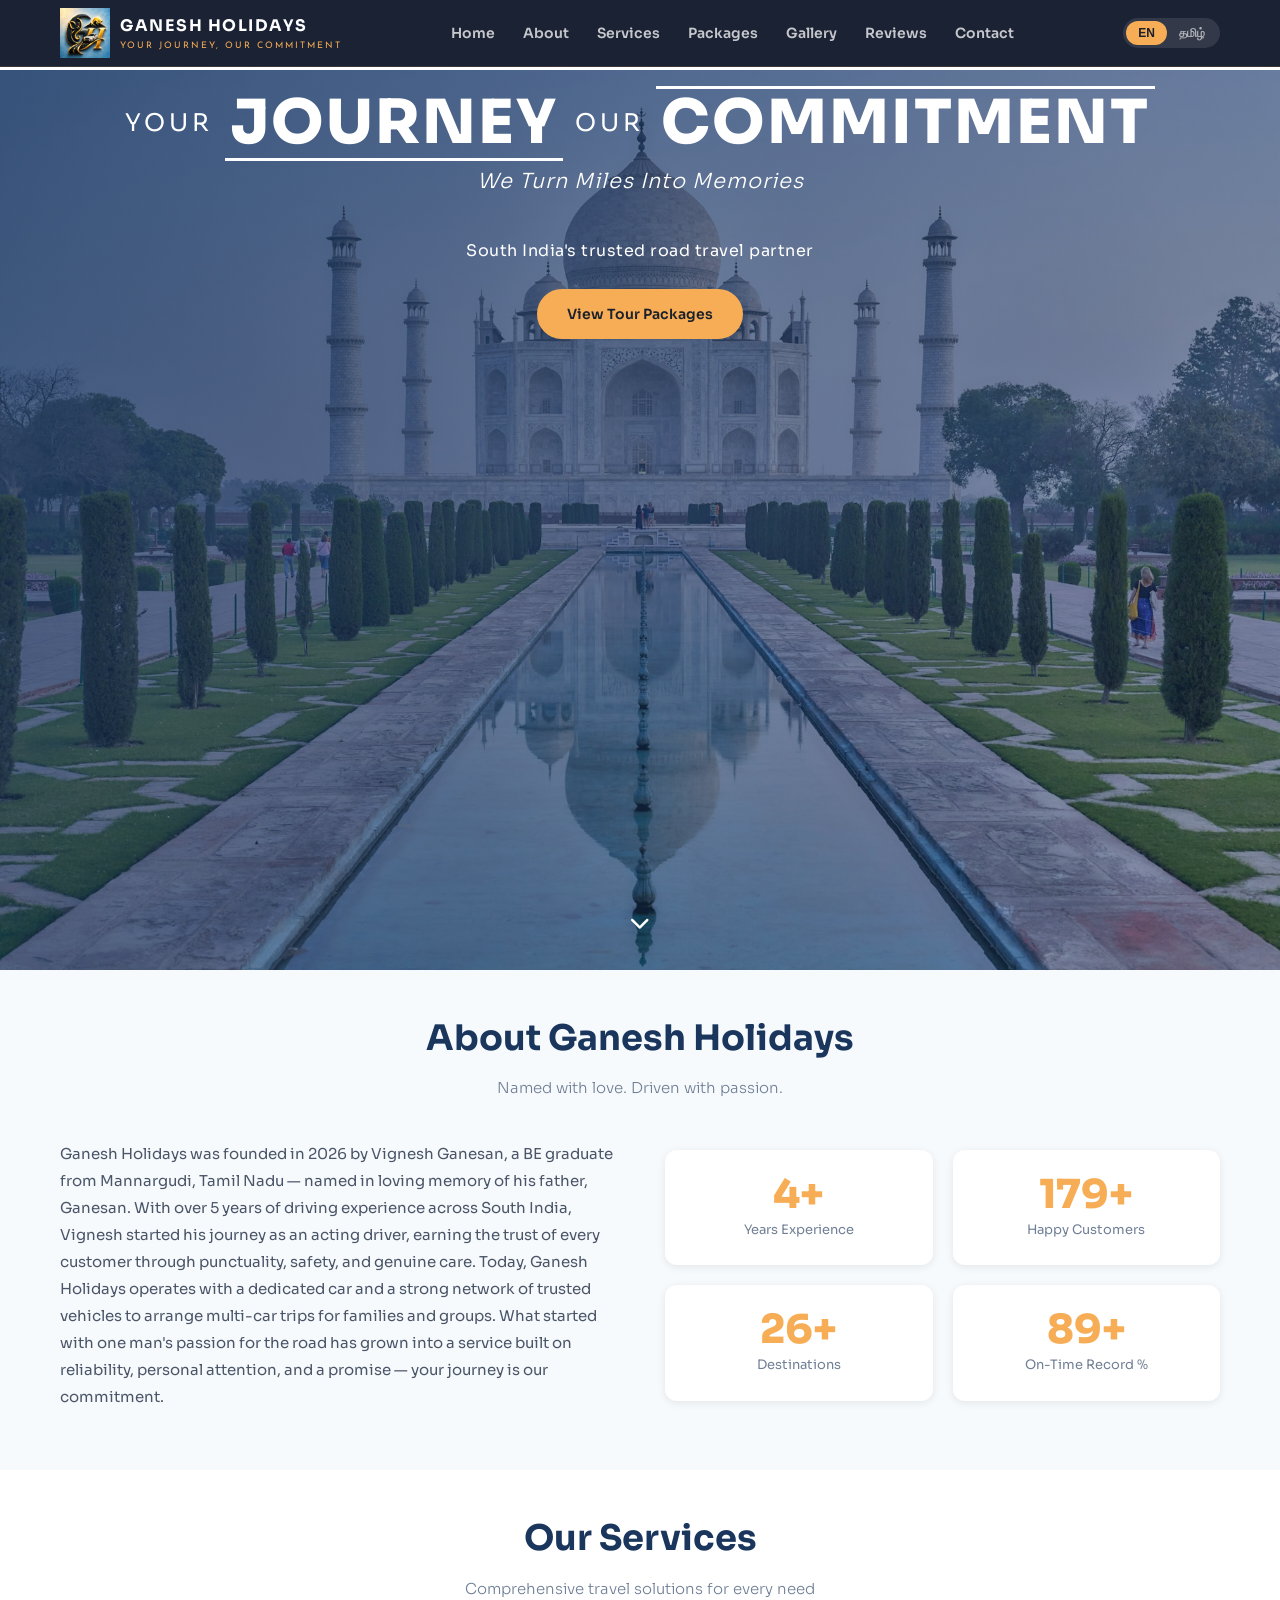
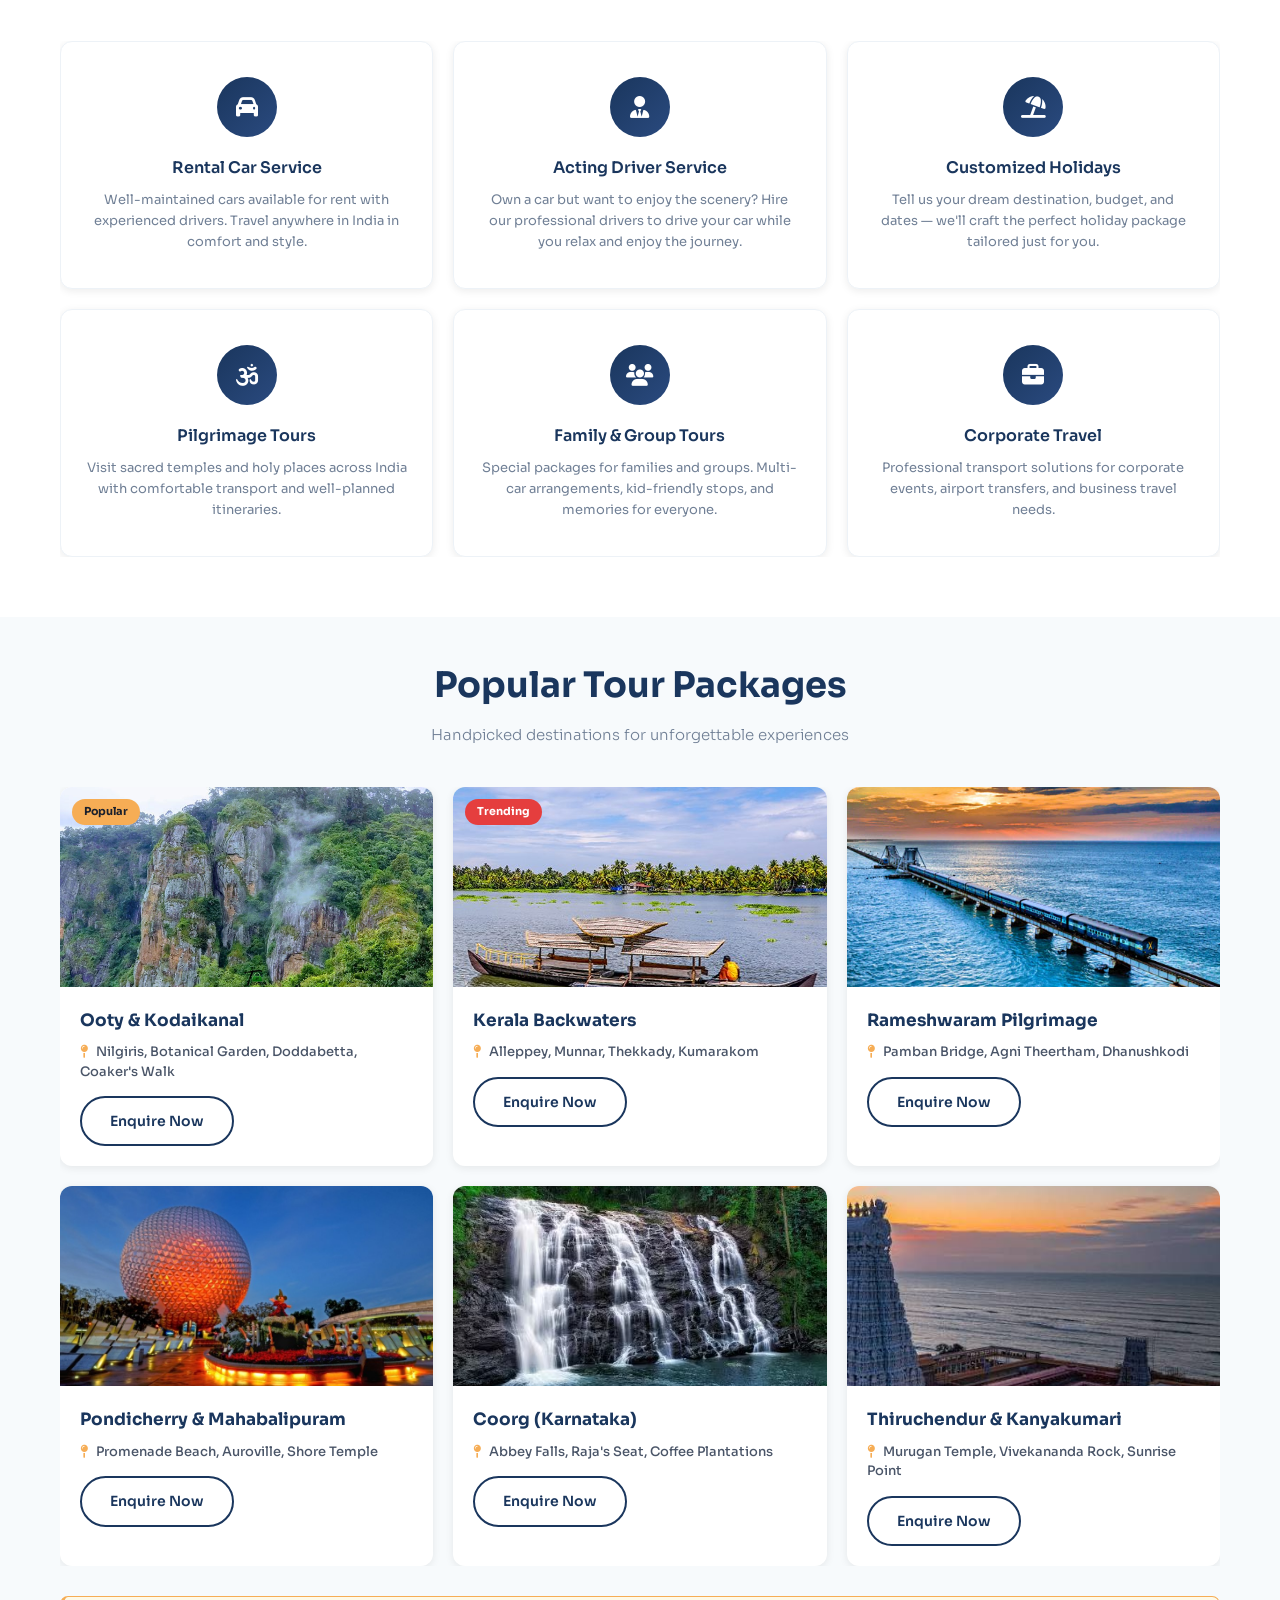
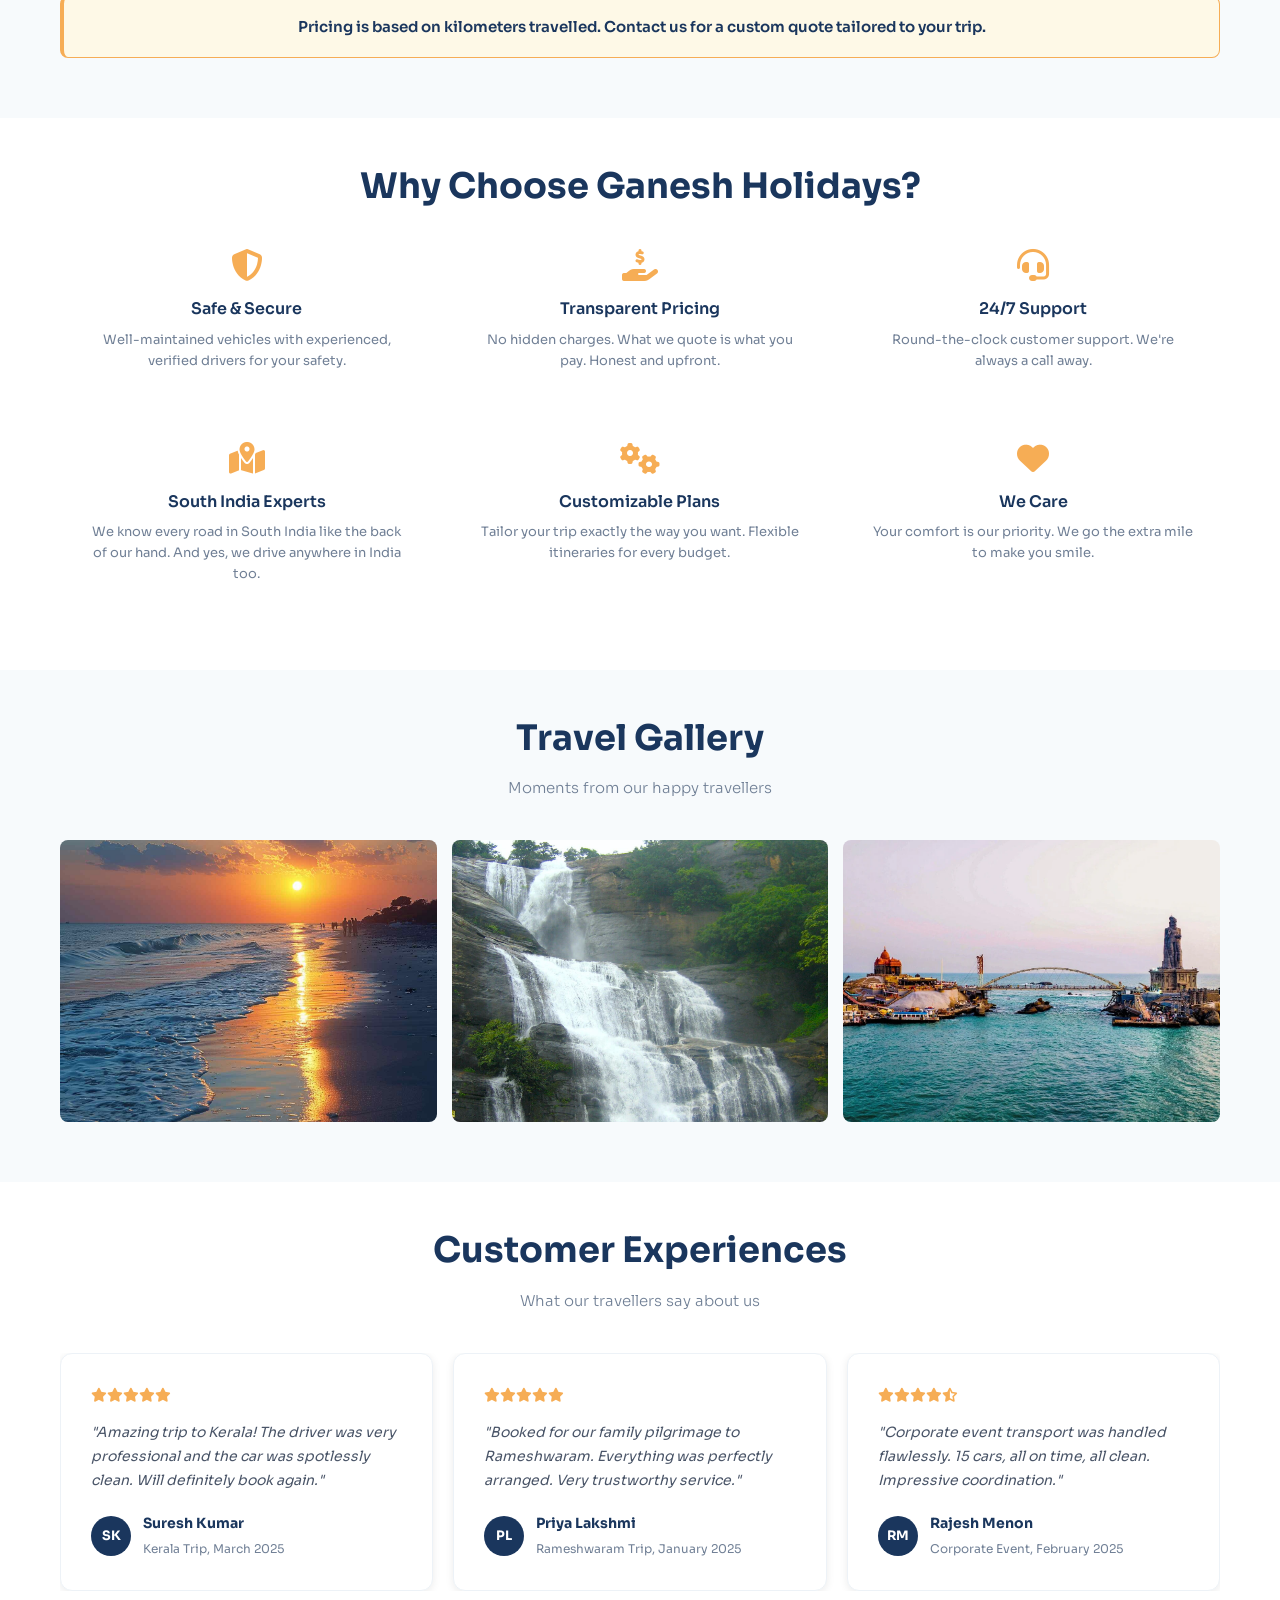
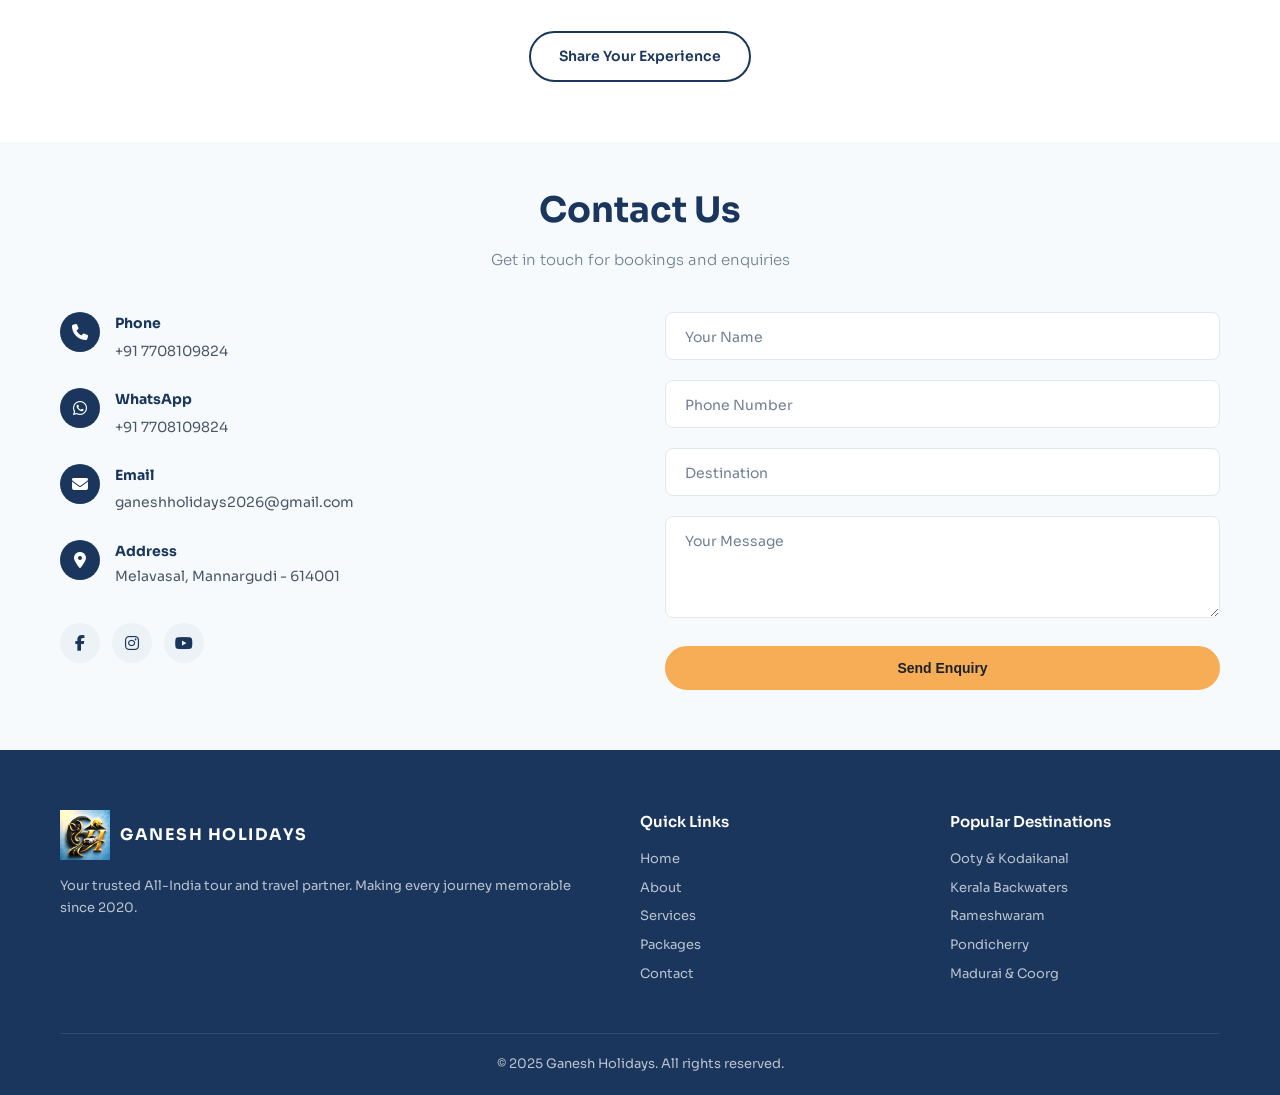
==== commit 3ab966b7: "Add files via upload" ====
--- a/index.html
+++ b/index.html
@@ -57,7 +57,7 @@
             <div class="hero-overlay"></div>
         </div>
         <div class="hero-content">
-            <h1 class="hero-title" data-i18n="hero.title"><span class="hero-small">YOUR</span> <span class="hero-big underline">JOURNEY</span> <span class="hero-small">OUR</span> <span class="hero-big overline">COMMITMENT</span></h1>
+            <h1 class="hero-title"><span class="hero-small">YOUR</span> <span class="hero-big underline">JOURNEY</span> <span class="hero-small">OUR</span> <span class="hero-big overline">COMMITMENT</span></h1>
             <p class="hero-tagline" data-i18n="hero.tagline">We Turn Miles Into Memories</p>
             <p class="hero-subtitle" data-i18n="hero.subtitle">South India's trusted road travel partner</p>
             <a href="#packages" class="btn btn-primary" data-i18n="hero.cta">View Tour Packages</a>
--- a/css/style.css
+++ b/css/style.css
@@ -371,26 +371,80 @@
 
 .hero.normal-mode .hero-content {
     display: block;
-    position: relative;
+    position: absolute;
+    top: 20px;
+    left: 0;
+    right: 0;
     z-index: 2;
     text-align: center;
     padding: 0 20px;
 }
 
 .hero-title {
-    font-size: clamp(2rem, 5vw, 3.5rem);
+    font-size: clamp(2.2rem, 5vw, 3.8rem);
     font-weight: 800;
-    color: white;
-    margin-bottom: 16px;
-    line-height: 1.2;
+    color: #ffffff;
+    margin-bottom: 8px;
+    line-height: 1.1;
+    letter-spacing: 2px;
+    text-transform: uppercase;
+    display: flex;
+    align-items: center;
+    justify-content: center;
+    gap: 12px;
+    flex-wrap: wrap;
+}
+
+.hero-small {
+    font-size: 0.4em;
+    font-weight: 400;
+    letter-spacing: 4px;
+    vertical-align: middle;
+}
+
+.hero-big {
+    font-size: 1em;
+    font-weight: 800;
+    position: relative;
+    padding: 0 5px;
+}
+
+.hero-big.underline::after {
+    content: '';
+    position: absolute;
+    bottom: -4px;
+    left: 0;
+    right: 0;
+    height: 3px;
+    background: #ffffff;
+}
+
+.hero-big.overline::before {
+    content: '';
+    position: absolute;
+    top: -4px;
+    left: 0;
+    right: 0;
+    height: 3px;
+    background: #ffffff;
+}
+
+.hero-tagline {
+    font-size: clamp(1rem, 2vw, 1.3rem);
+    color: #ffffff;
+    font-weight: 300;
+    font-style: italic;
+    margin-bottom: 40px;
+    letter-spacing: 1px;
 }
 
 .hero-subtitle {
-    font-size: clamp(1rem, 2vw, 1.2rem);
-    color: rgba(255,255,255,0.85);
+    font-size: clamp(0.85rem, 1.5vw, 1rem);
+    color: #ffffff;
     max-width: 600px;
-    margin: 0 auto 30px;
-    font-weight: 300;
+    margin: 0 auto 25px;
+    font-weight: 400;
+    letter-spacing: 0.5px;
 }
 
 .hero-scroll {
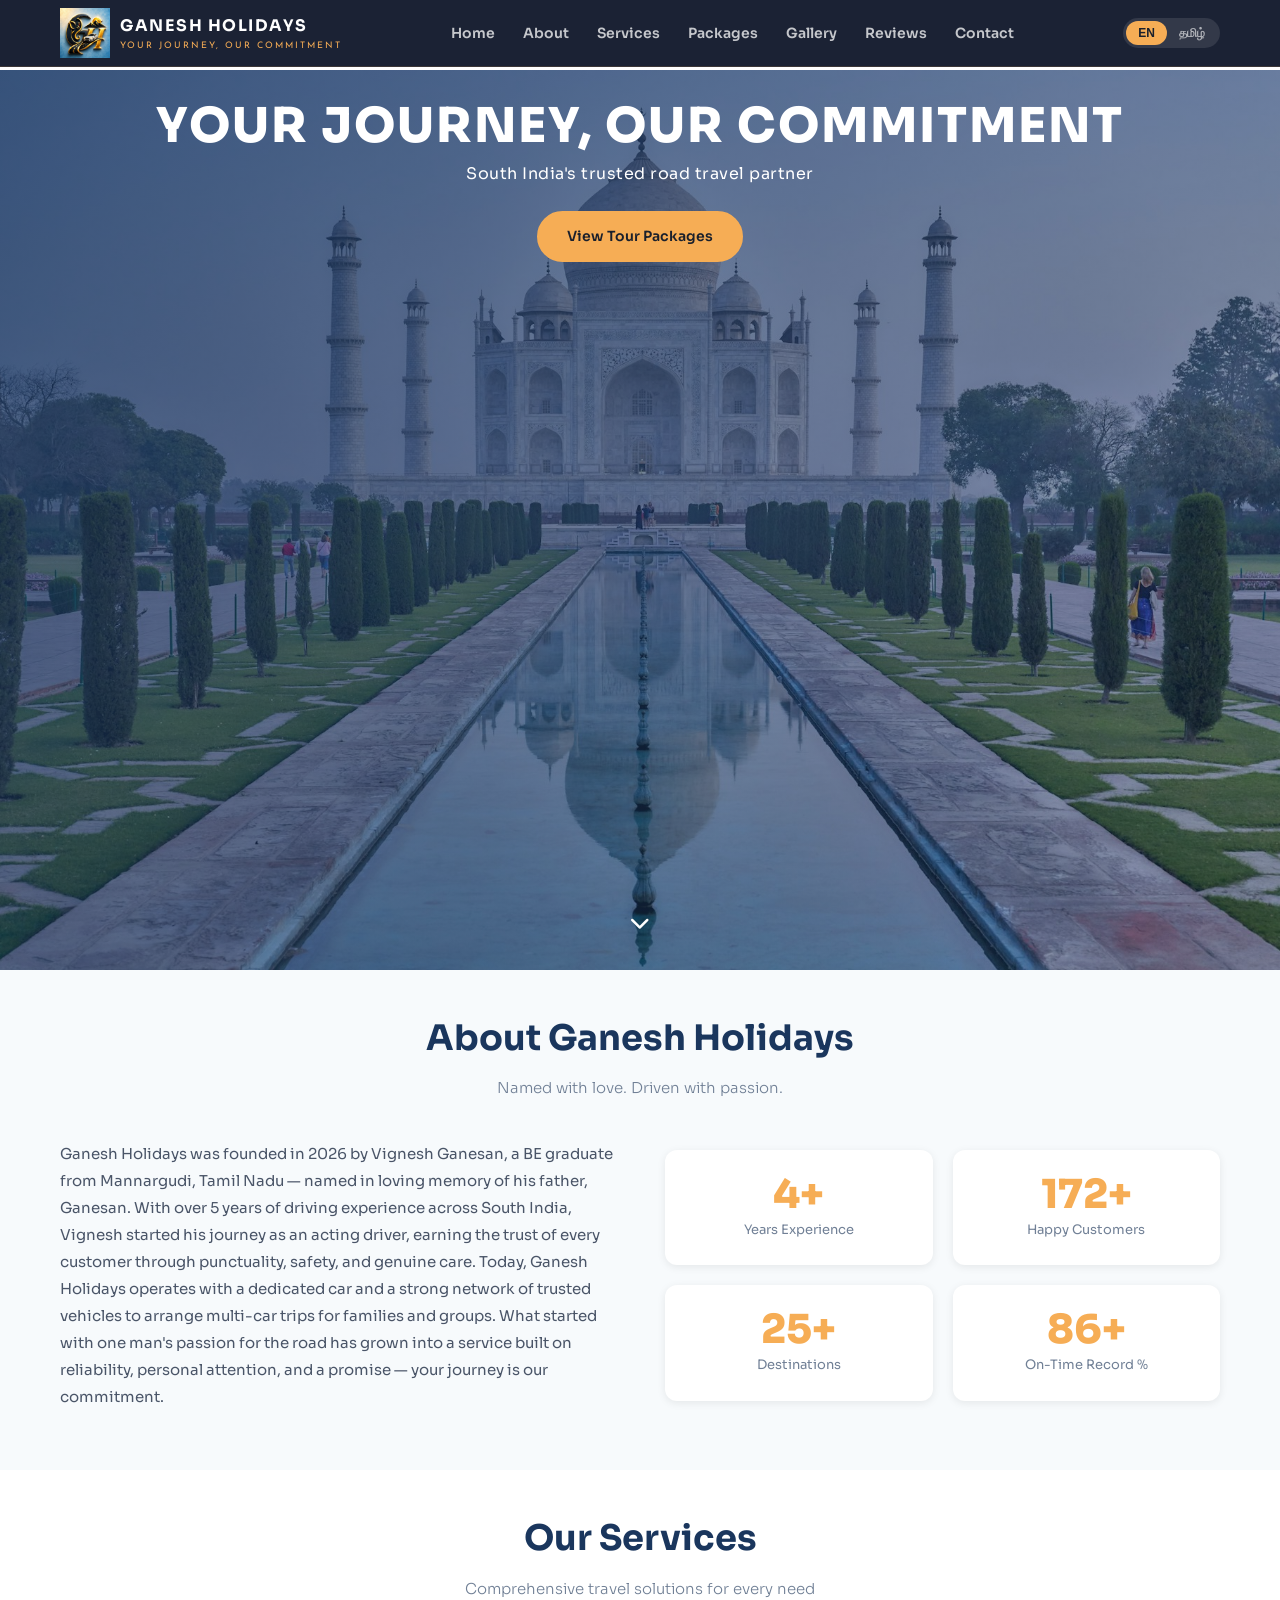
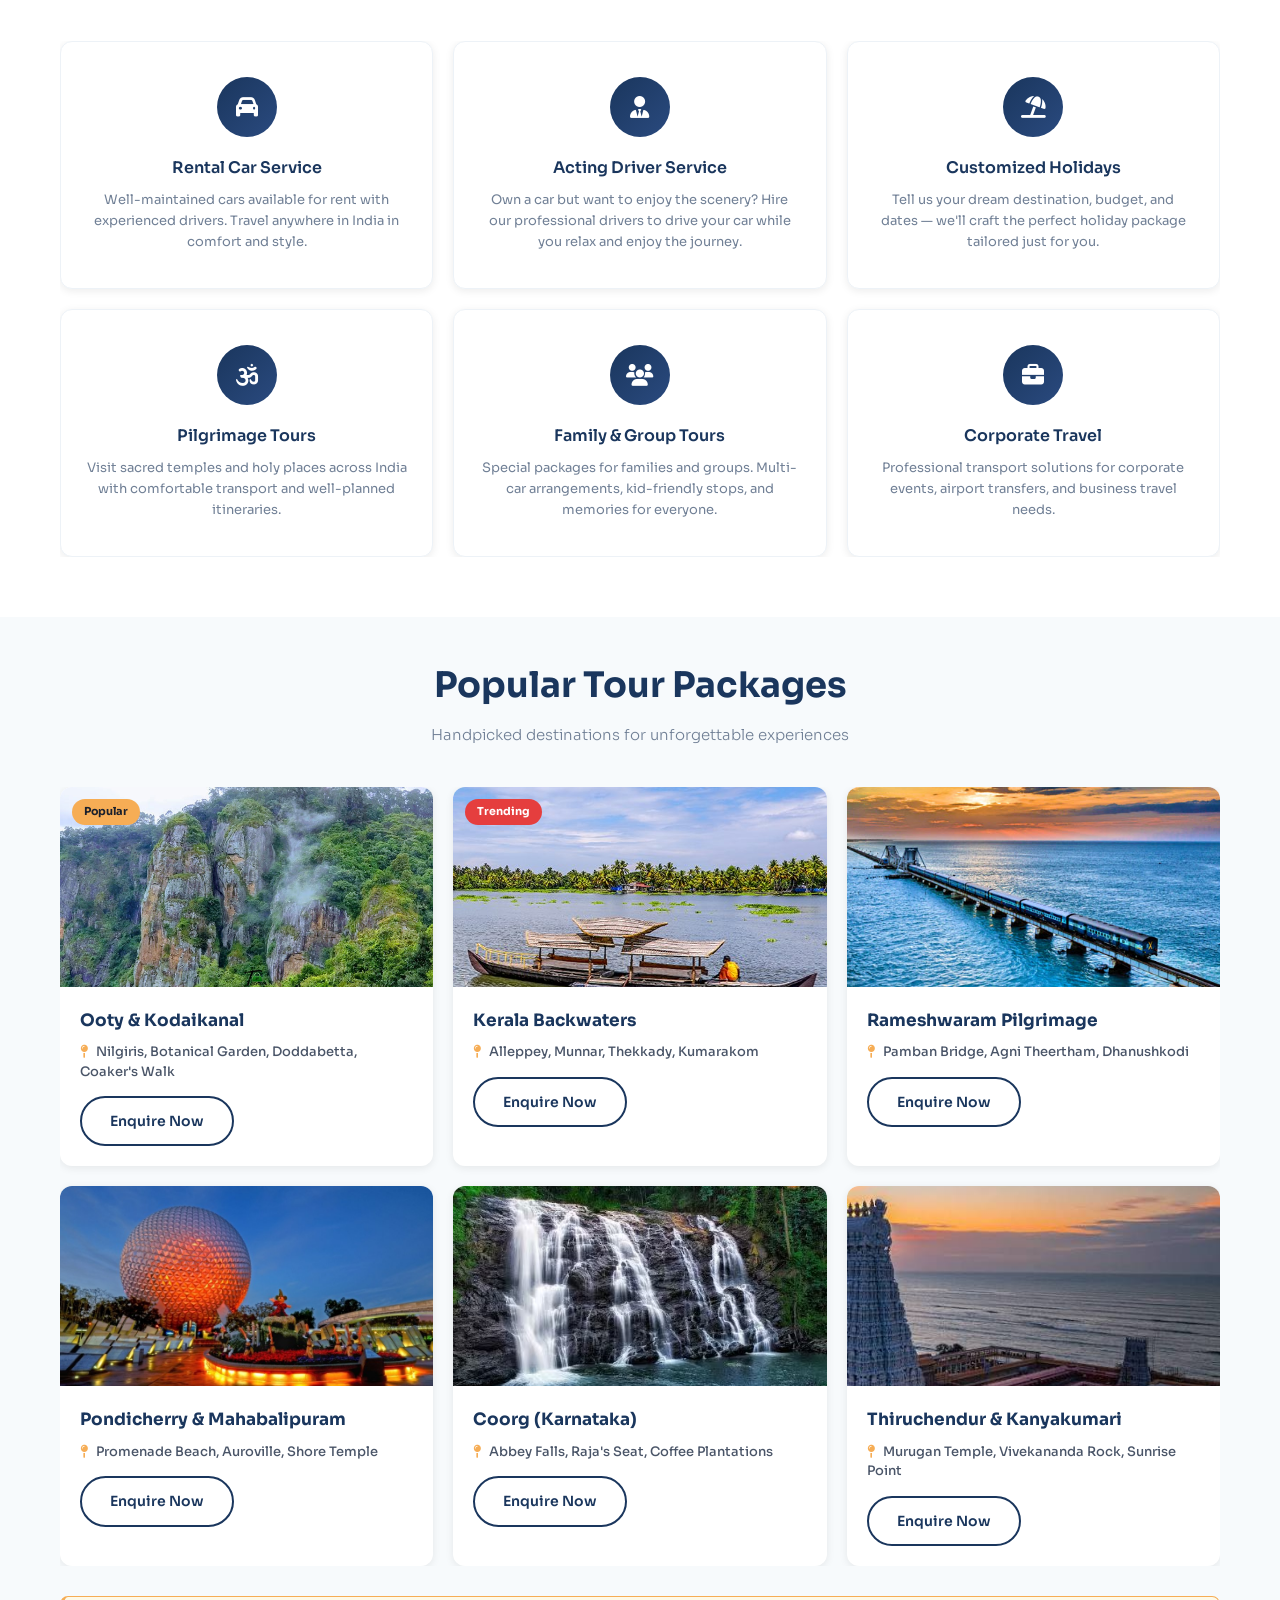
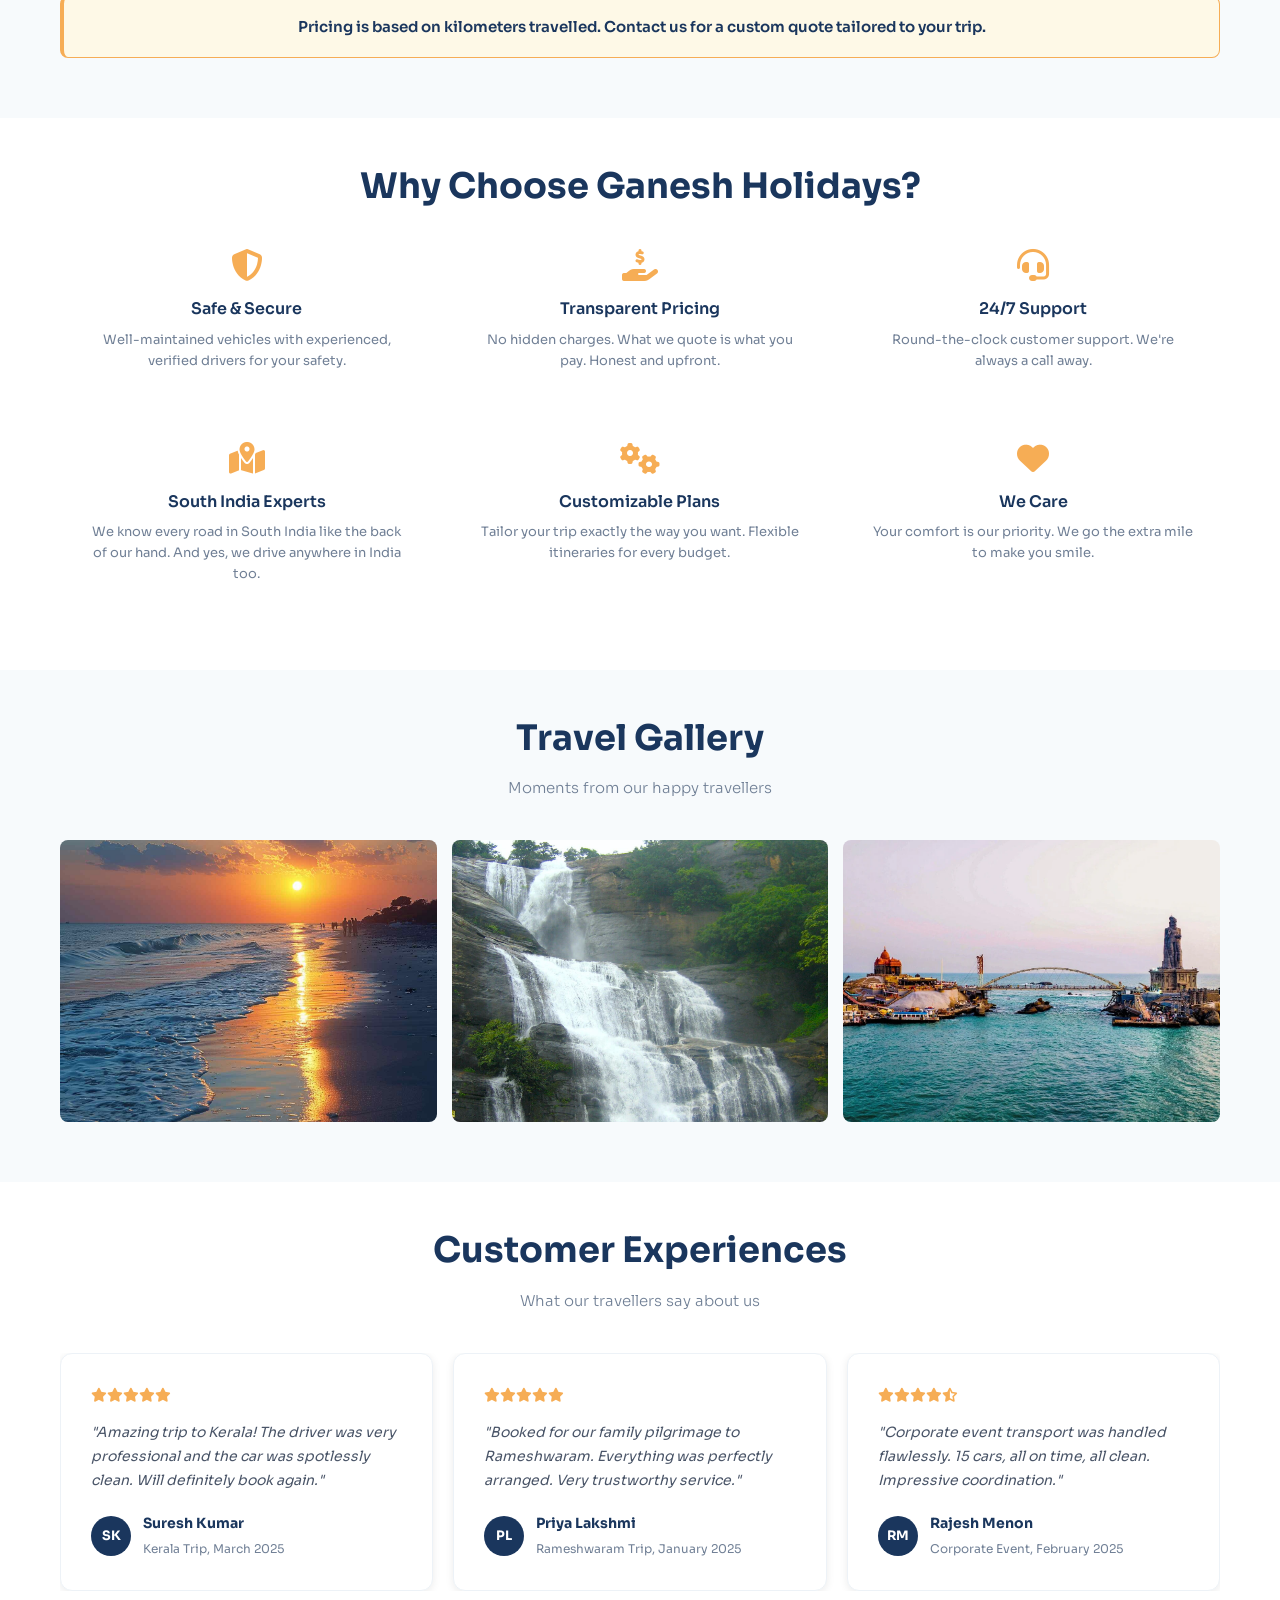
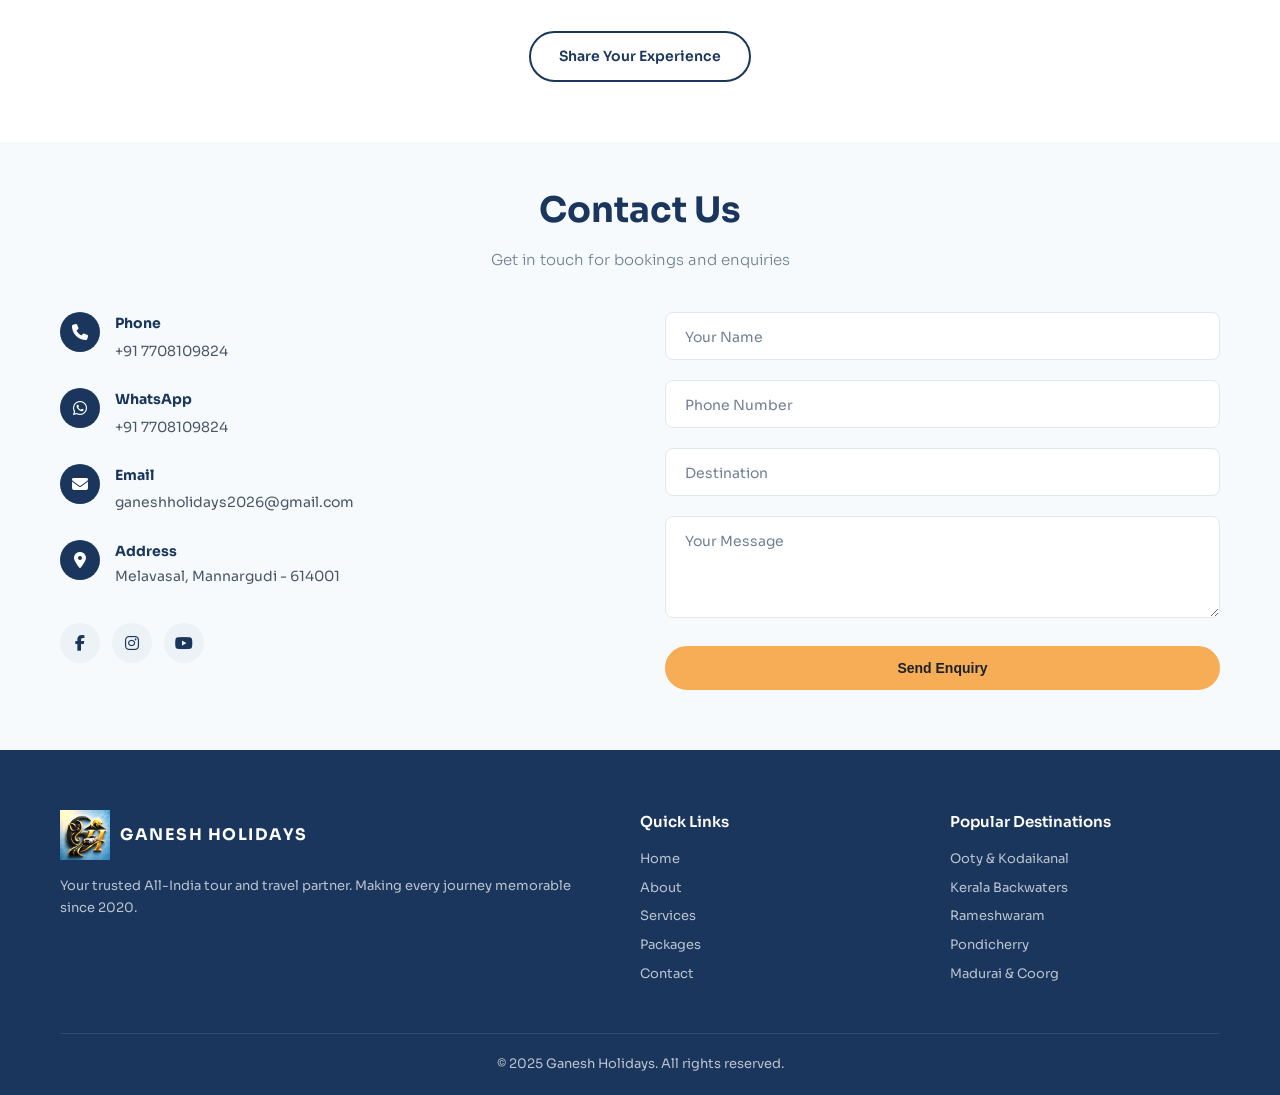
==== commit 8f349d88: "Add files via upload" ====
--- a/index.html
+++ b/index.html
@@ -57,9 +57,8 @@
             <div class="hero-overlay"></div>
         </div>
         <div class="hero-content">
-            <h1 class="hero-title"><span class="hero-small">YOUR</span> <span class="hero-big underline">JOURNEY</span> <span class="hero-small">OUR</span> <span class="hero-big overline">COMMITMENT</span></h1>
-            <p class="hero-tagline" data-i18n="hero.tagline">We Turn Miles Into Memories</p>
-            <p class="hero-subtitle" data-i18n="hero.subtitle">South India's trusted road travel partner</p>
+            <h1 class="hero-title" data-i18n="hero.title">Explore All of India With Us</h1>
+            <p class="hero-subtitle" data-i18n="hero.subtitle">South India's trusted road travel partner — comfortable car journeys across India</p>
             <a href="#packages" class="btn btn-primary" data-i18n="hero.cta">View Tour Packages</a>
         </div>
         <div class="hero-scroll" onclick="document.getElementById('about').scrollIntoView({behavior:'smooth'})">
--- a/css/style.css
+++ b/css/style.css
@@ -372,7 +372,7 @@
 .hero.normal-mode .hero-content {
     display: block;
     position: absolute;
-    top: 20px;
+    top: 30px;
     left: 0;
     right: 0;
     z-index: 2;
@@ -381,7 +381,7 @@
 }
 
 .hero-title {
-    font-size: clamp(2.2rem, 5vw, 3.8rem);
+    font-size: clamp(1.8rem, 4vw, 3rem);
     font-weight: 800;
     color: #ffffff;
     margin-bottom: 8px;
@@ -393,6 +393,8 @@
     justify-content: center;
     gap: 12px;
     flex-wrap: wrap;
+    column-gap: 12px;
+    row-gap: 4px;
 }
 
 .hero-small {
@@ -417,6 +419,10 @@
     right: 0;
     height: 3px;
     background: #ffffff;
+}
+
+.hero-big.underline {
+    margin-right: 20px;
 }
 
 .hero-big.overline::before {
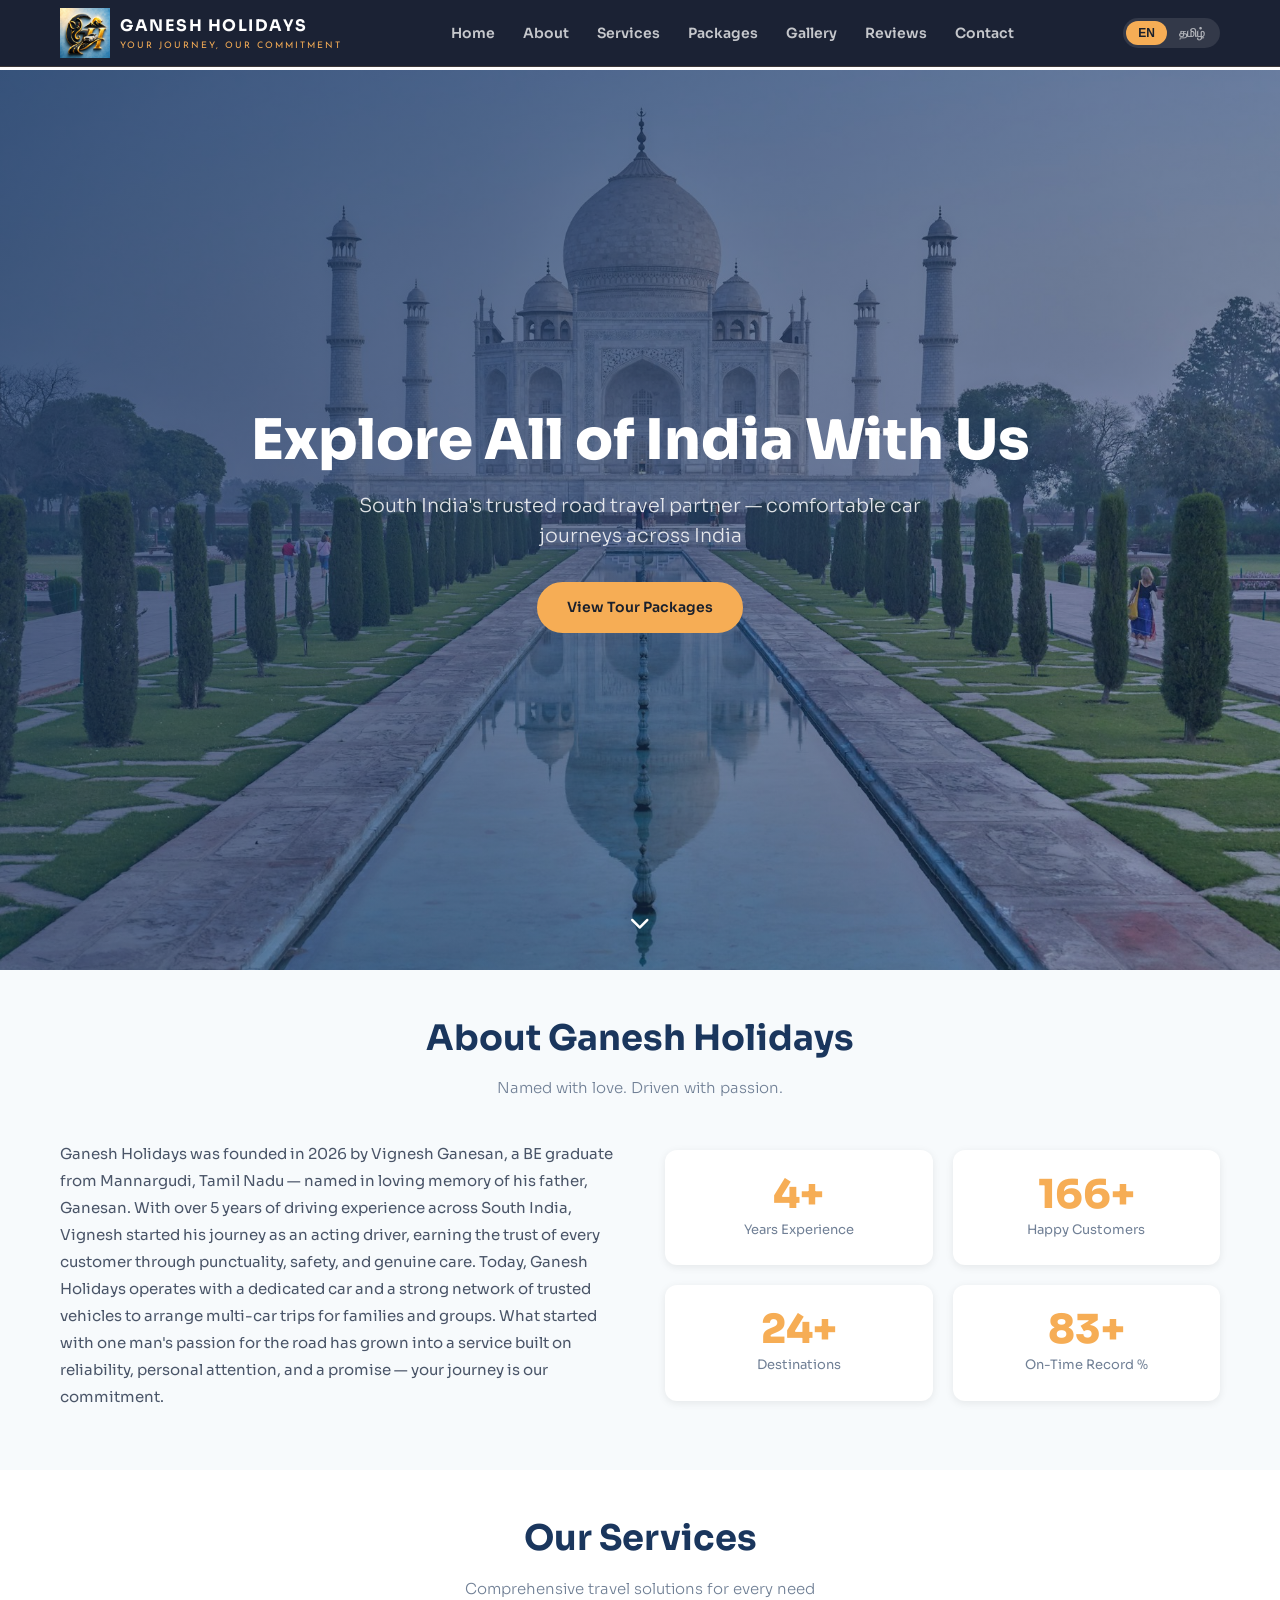
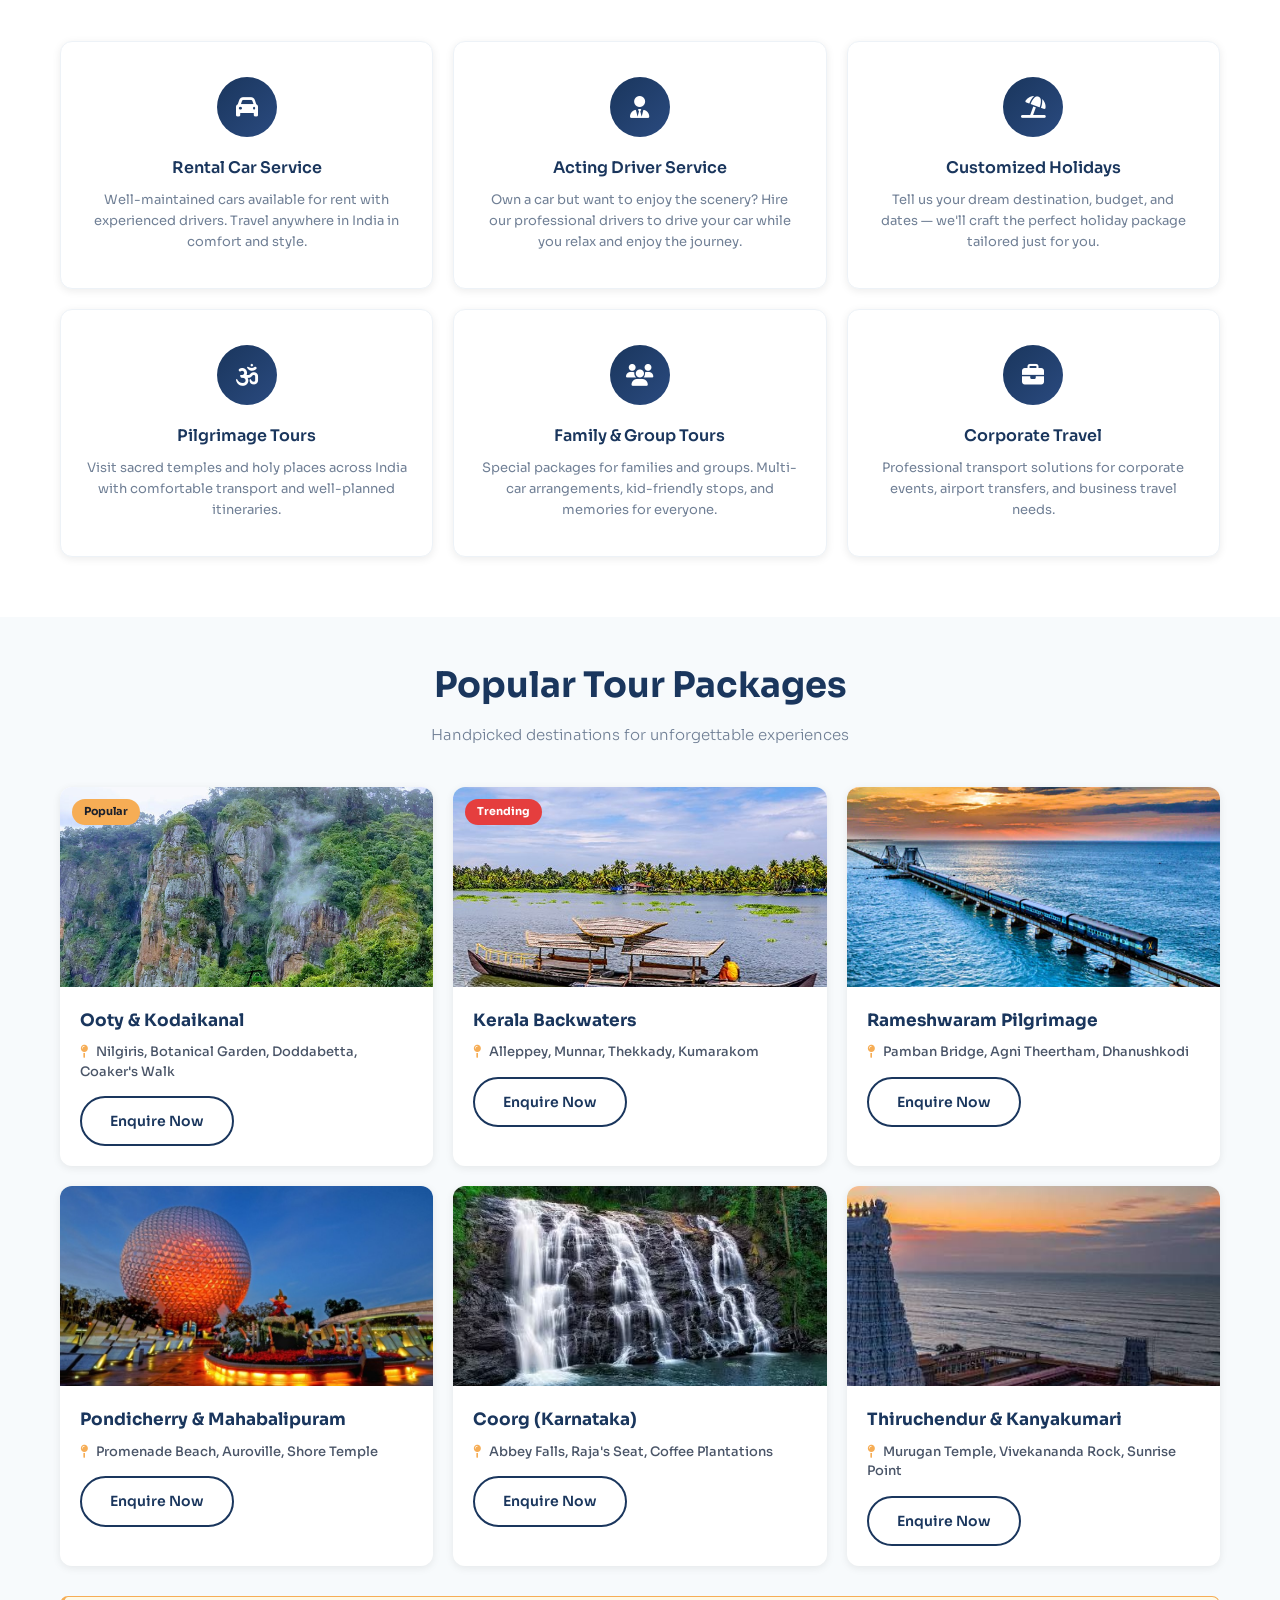
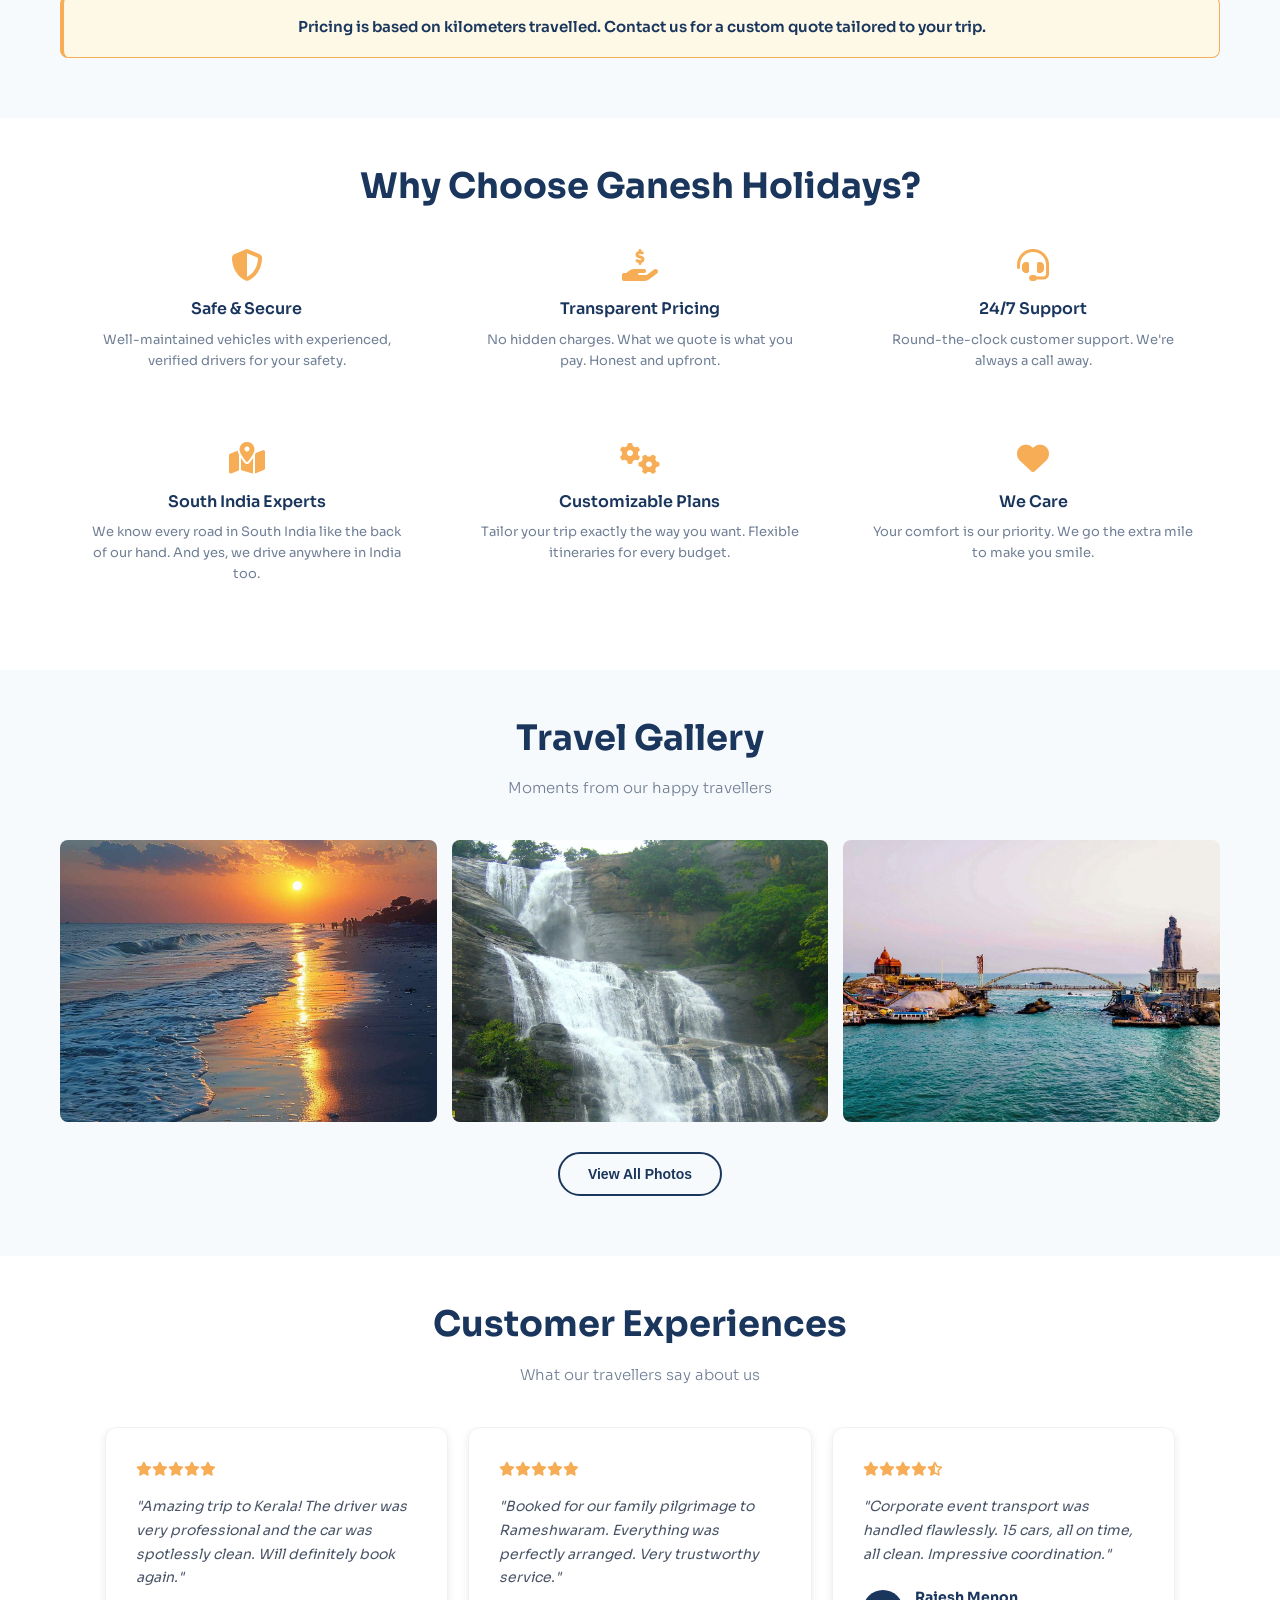
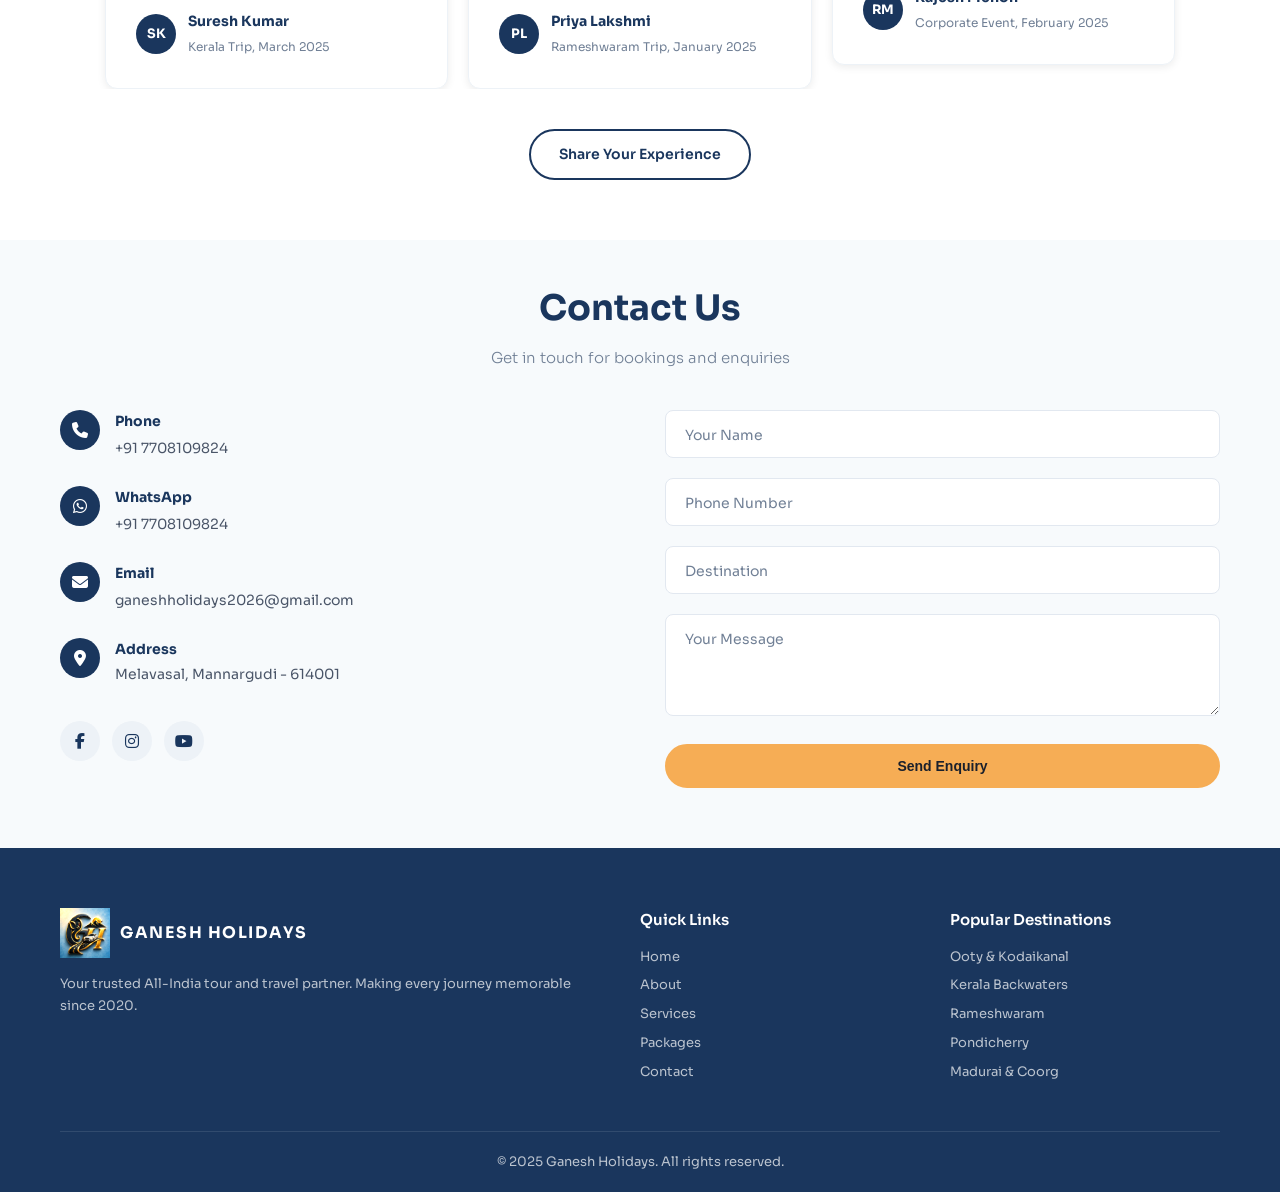
==== commit 4e3ccca0: "Add files via upload" ====
--- a/index.html
+++ b/index.html
@@ -265,8 +265,31 @@
                     <!-- Dynamically loaded from photos.json -->
                 </div>
             </div>
-        </div>
-    </section>
+            <div class="gallery-cta">
+                <button class="btn btn-outline" id="viewAllGallery" data-i18n="gallery.viewAll">View All Photos</button>
+            </div>
+        </div>
+    </section>
+
+    <!-- Gallery Lightbox -->
+    <div class="gallery-lightbox" id="galleryLightbox">
+        <div class="lightbox-overlay" onclick="closeLightbox()"></div>
+        <div class="lightbox-content">
+            <button class="lightbox-close" onclick="closeLightbox()">&times;</button>
+            <div class="lightbox-grid" id="lightboxGrid">
+                <!-- Populated by JS -->
+            </div>
+        </div>
+    </div>
+
+    <!-- Full Image Viewer -->
+    <div class="image-viewer" id="imageViewer">
+        <div class="viewer-overlay" onclick="closeViewer()"></div>
+        <button class="viewer-close" onclick="closeViewer()">&times;</button>
+        <button class="viewer-prev" onclick="viewerNav(-1)"><i class="fas fa-chevron-left"></i></button>
+        <img class="viewer-img" id="viewerImg" src="" alt="Gallery photo">
+        <button class="viewer-next" onclick="viewerNav(1)"><i class="fas fa-chevron-right"></i></button>
+    </div>
 
     <!-- Reviews/Testimonials Section -->
     <section class="section reviews" id="reviews">
@@ -315,6 +338,8 @@
                     </div>
                 </div>
                 </div>
+                <div class="swiper-button-prev reviews-prev"></div>
+                <div class="swiper-button-next reviews-next"></div>
             </div>
             <div class="review-cta">
                 <a href="review.html" class="btn btn-outline" data-i18n="reviews.share">Share Your Experience</a>
--- a/css/style.css
+++ b/css/style.css
@@ -371,86 +371,26 @@
 
 .hero.normal-mode .hero-content {
     display: block;
-    position: absolute;
-    top: 30px;
-    left: 0;
-    right: 0;
+    position: relative;
     z-index: 2;
     text-align: center;
     padding: 0 20px;
 }
 
 .hero-title {
-    font-size: clamp(1.8rem, 4vw, 3rem);
+    font-size: clamp(2rem, 5vw, 3.5rem);
     font-weight: 800;
-    color: #ffffff;
-    margin-bottom: 8px;
-    line-height: 1.1;
-    letter-spacing: 2px;
-    text-transform: uppercase;
-    display: flex;
-    align-items: center;
-    justify-content: center;
-    gap: 12px;
-    flex-wrap: wrap;
-    column-gap: 12px;
-    row-gap: 4px;
-}
-
-.hero-small {
-    font-size: 0.4em;
-    font-weight: 400;
-    letter-spacing: 4px;
-    vertical-align: middle;
-}
-
-.hero-big {
-    font-size: 1em;
-    font-weight: 800;
-    position: relative;
-    padding: 0 5px;
-}
-
-.hero-big.underline::after {
-    content: '';
-    position: absolute;
-    bottom: -4px;
-    left: 0;
-    right: 0;
-    height: 3px;
-    background: #ffffff;
-}
-
-.hero-big.underline {
-    margin-right: 20px;
-}
-
-.hero-big.overline::before {
-    content: '';
-    position: absolute;
-    top: -4px;
-    left: 0;
-    right: 0;
-    height: 3px;
-    background: #ffffff;
-}
-
-.hero-tagline {
-    font-size: clamp(1rem, 2vw, 1.3rem);
-    color: #ffffff;
+    color: white;
+    margin-bottom: 16px;
+    line-height: 1.2;
+}
+
+.hero-subtitle {
+    font-size: clamp(1rem, 2vw, 1.2rem);
+    color: rgba(255,255,255,0.85);
+    max-width: 600px;
+    margin: 0 auto 30px;
     font-weight: 300;
-    font-style: italic;
-    margin-bottom: 40px;
-    letter-spacing: 1px;
-}
-
-.hero-subtitle {
-    font-size: clamp(0.85rem, 1.5vw, 1rem);
-    color: #ffffff;
-    max-width: 600px;
-    margin: 0 auto 25px;
-    font-weight: 400;
-    letter-spacing: 0.5px;
 }
 
 .hero-scroll {
@@ -886,6 +826,203 @@
 .review-author span {
     font-size: 12px;
     color: var(--gray-500);
+}
+
+/* Reviews swiper arrows */
+.reviews-swiper {
+    position: relative;
+    padding: 0 45px;
+}
+
+.reviews-prev,
+.reviews-next {
+    color: var(--blue-dark) !important;
+    width: 35px !important;
+    height: 35px !important;
+}
+
+.reviews-prev::after,
+.reviews-next::after {
+    font-size: 18px !important;
+    font-weight: 800 !important;
+}
+
+.reviews-prev {
+    left: 0 !important;
+}
+
+.reviews-next {
+    right: 0 !important;
+}
+
+@media (max-width: 768px) {
+    .reviews-prev,
+    .reviews-next {
+        display: none !important;
+    }
+
+    .reviews-swiper {
+        padding: 0 15px;
+    }
+}
+
+/* Gallery View All Button */
+.gallery-cta {
+    text-align: center;
+    margin-top: 30px;
+}
+
+/* Gallery Lightbox */
+.gallery-lightbox {
+    display: none;
+    position: fixed;
+    inset: 0;
+    z-index: 2000;
+    align-items: center;
+    justify-content: center;
+}
+
+.gallery-lightbox.active {
+    display: flex;
+}
+
+.lightbox-overlay {
+    position: absolute;
+    inset: 0;
+    background: rgba(0, 0, 0, 0.85);
+}
+
+.lightbox-content {
+    position: relative;
+    z-index: 1;
+    width: 90%;
+    max-width: 1000px;
+    max-height: 85vh;
+    overflow-y: auto;
+    background: white;
+    border-radius: 16px;
+    padding: 30px;
+}
+
+.lightbox-close {
+    position: absolute;
+    top: 10px;
+    right: 15px;
+    background: none;
+    border: none;
+    font-size: 30px;
+    color: var(--gray-600);
+    cursor: pointer;
+    z-index: 2;
+    line-height: 1;
+}
+
+.lightbox-close:hover {
+    color: var(--blue-dark);
+}
+
+.lightbox-grid {
+    display: grid;
+    grid-template-columns: repeat(3, 1fr);
+    gap: 12px;
+}
+
+.lightbox-grid img {
+    width: 100%;
+    height: 180px;
+    object-fit: cover;
+    border-radius: 8px;
+    cursor: pointer;
+    transition: transform 0.2s;
+}
+
+.lightbox-grid img:hover {
+    transform: scale(1.03);
+}
+
+@media (max-width: 768px) {
+    .lightbox-grid {
+        grid-template-columns: repeat(2, 1fr);
+    }
+
+    .lightbox-grid img {
+        height: 130px;
+    }
+
+    .lightbox-content {
+        width: 95%;
+        padding: 20px 15px;
+    }
+}
+
+/* Full Image Viewer */
+.image-viewer {
+    display: none;
+    position: fixed;
+    inset: 0;
+    z-index: 3000;
+    align-items: center;
+    justify-content: center;
+}
+
+.image-viewer.active {
+    display: flex;
+}
+
+.viewer-overlay {
+    position: absolute;
+    inset: 0;
+    background: rgba(0, 0, 0, 0.95);
+}
+
+.viewer-img {
+    position: relative;
+    z-index: 1;
+    max-width: 90%;
+    max-height: 85vh;
+    object-fit: contain;
+    border-radius: 8px;
+}
+
+.viewer-close {
+    position: absolute;
+    top: 15px;
+    right: 20px;
+    background: none;
+    border: none;
+    font-size: 35px;
+    color: white;
+    cursor: pointer;
+    z-index: 2;
+}
+
+.viewer-prev,
+.viewer-next {
+    position: absolute;
+    top: 50%;
+    transform: translateY(-50%);
+    background: rgba(255, 255, 255, 0.15);
+    border: none;
+    color: white;
+    font-size: 22px;
+    padding: 15px;
+    cursor: pointer;
+    border-radius: 50%;
+    z-index: 2;
+    transition: background 0.2s;
+}
+
+.viewer-prev:hover,
+.viewer-next:hover {
+    background: rgba(255, 255, 255, 0.3);
+}
+
+.viewer-prev {
+    left: 15px;
+}
+
+.viewer-next {
+    right: 15px;
 }
 
 .review-cta {
@@ -1113,10 +1250,15 @@
 
 /* === DESKTOP: Show swiper sections as grid === */
 @media (min-width: 769px) {
+    .services-swiper,
+    .packages-swiper,
+    .whyus-swiper {
+        overflow: visible !important;
+    }
+
     .services-swiper .swiper-wrapper,
     .packages-swiper .swiper-wrapper,
-    .whyus-swiper .swiper-wrapper,
-    .reviews-swiper .swiper-wrapper {
+    .whyus-swiper .swiper-wrapper {
         display: grid;
         grid-template-columns: repeat(3, 1fr);
         gap: 20px;
@@ -1124,8 +1266,7 @@
 
     .services-swiper .swiper-slide,
     .packages-swiper .swiper-slide,
-    .whyus-swiper .swiper-slide,
-    .reviews-swiper .swiper-slide {
+    .whyus-swiper .swiper-slide {
         width: 100% !important;
     }
 }
@@ -1134,8 +1275,7 @@
 @media (max-width: 1024px) {
     .services-swiper .swiper-wrapper,
     .packages-swiper .swiper-wrapper,
-    .whyus-swiper .swiper-wrapper,
-    .reviews-swiper .swiper-wrapper {
+    .whyus-swiper .swiper-wrapper {
         grid-template-columns: repeat(2, 1fr);
     }
 
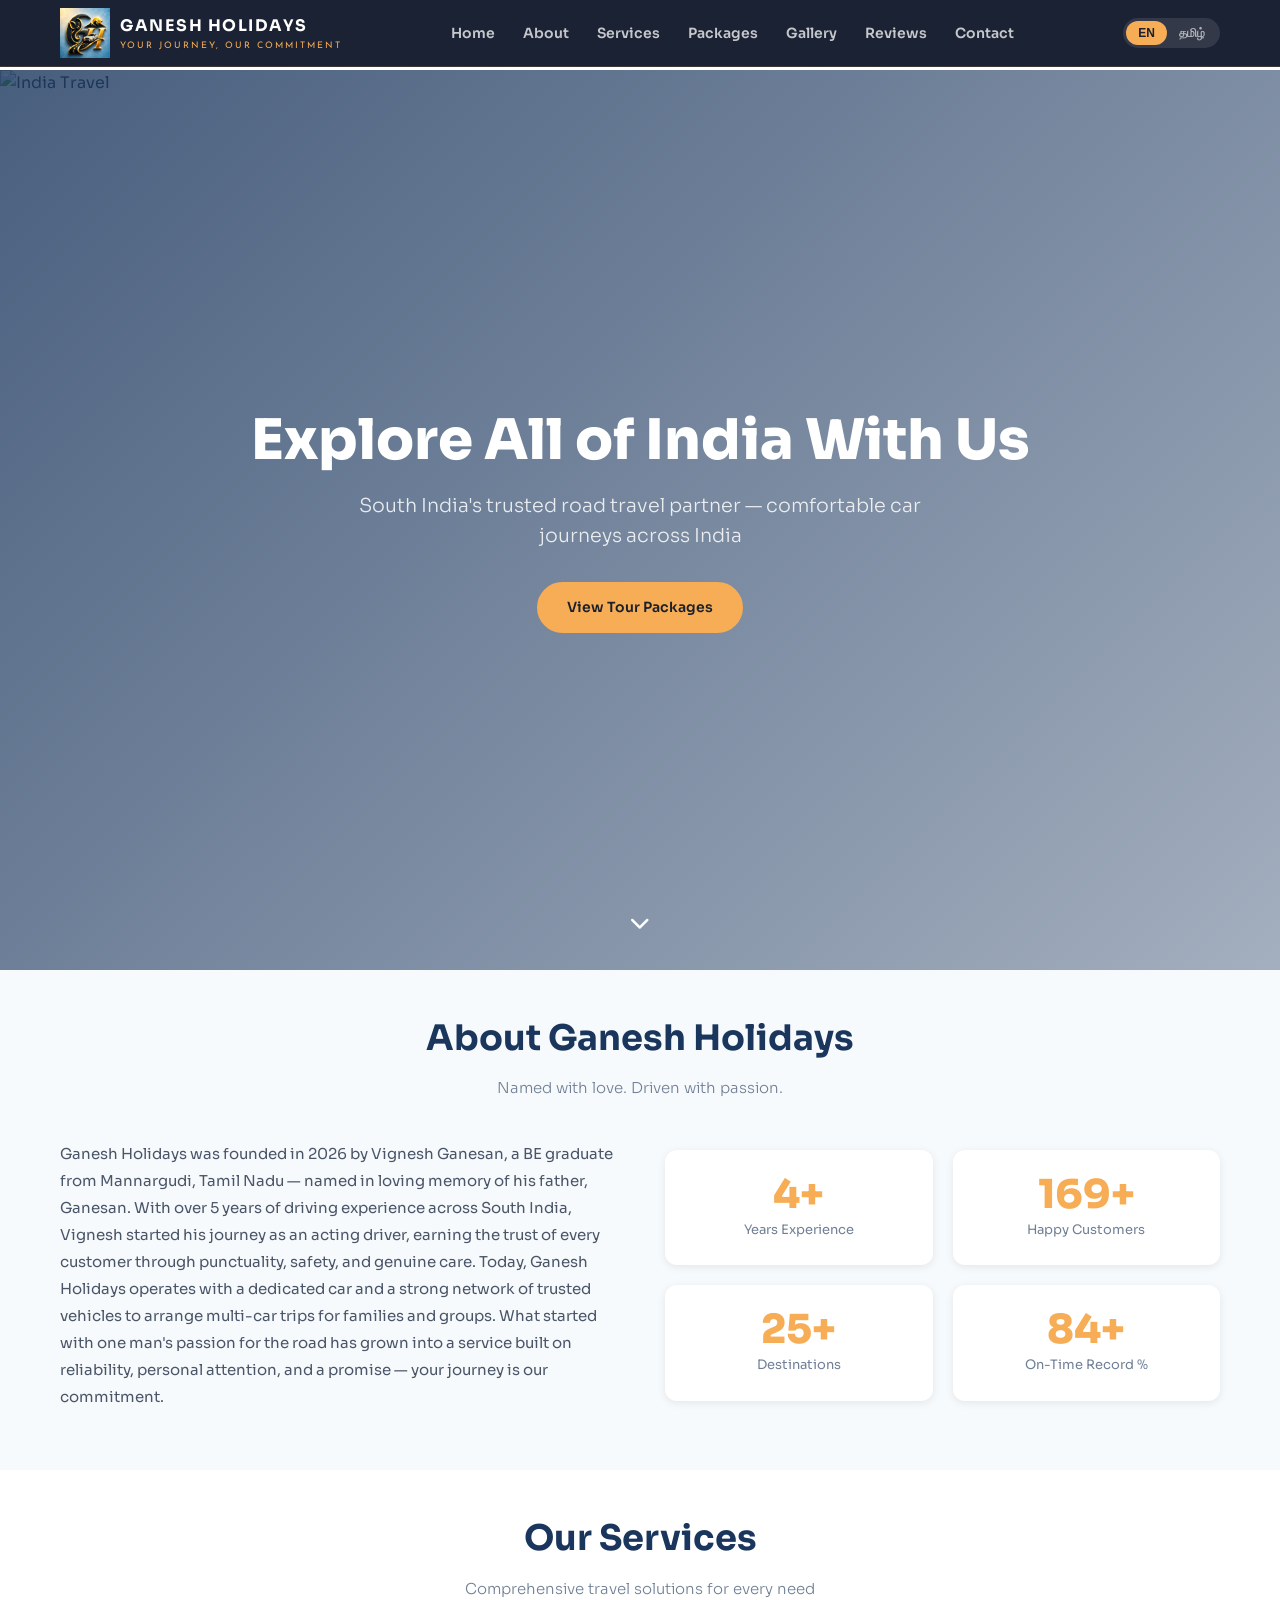
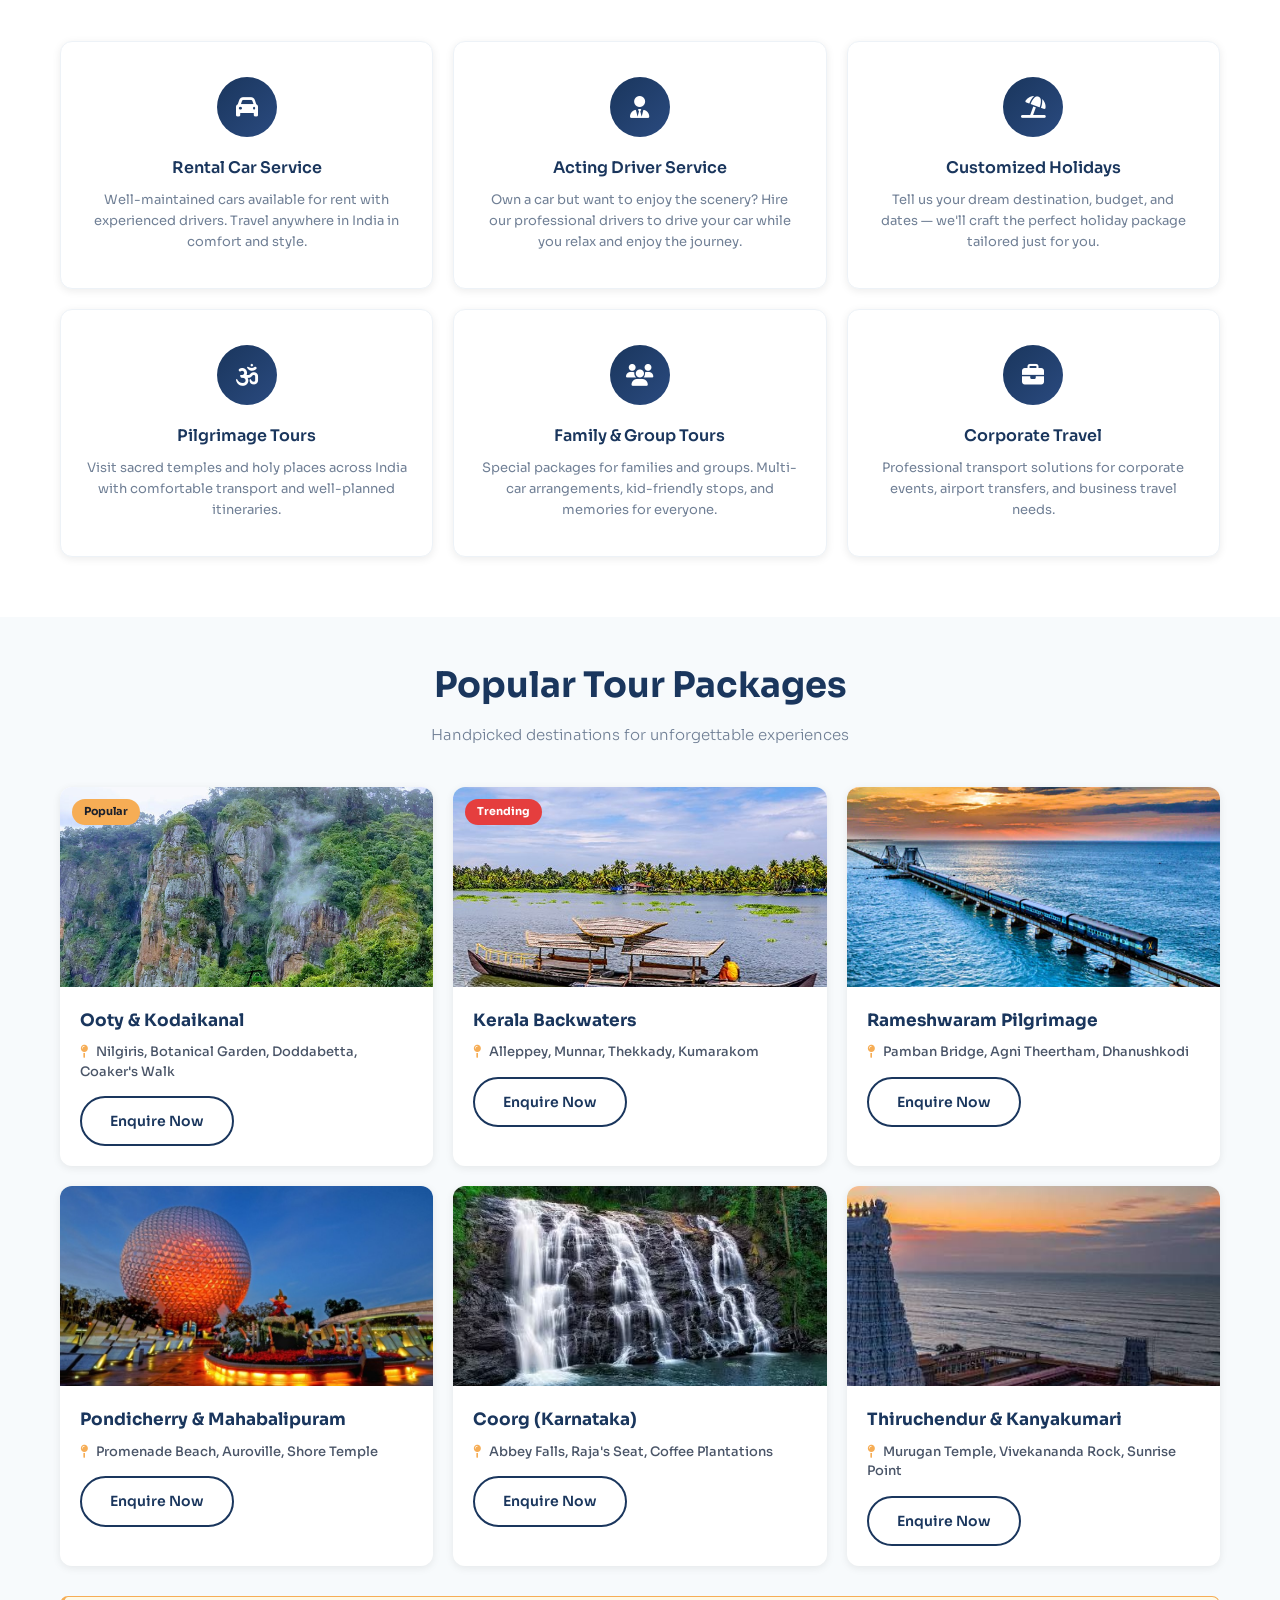
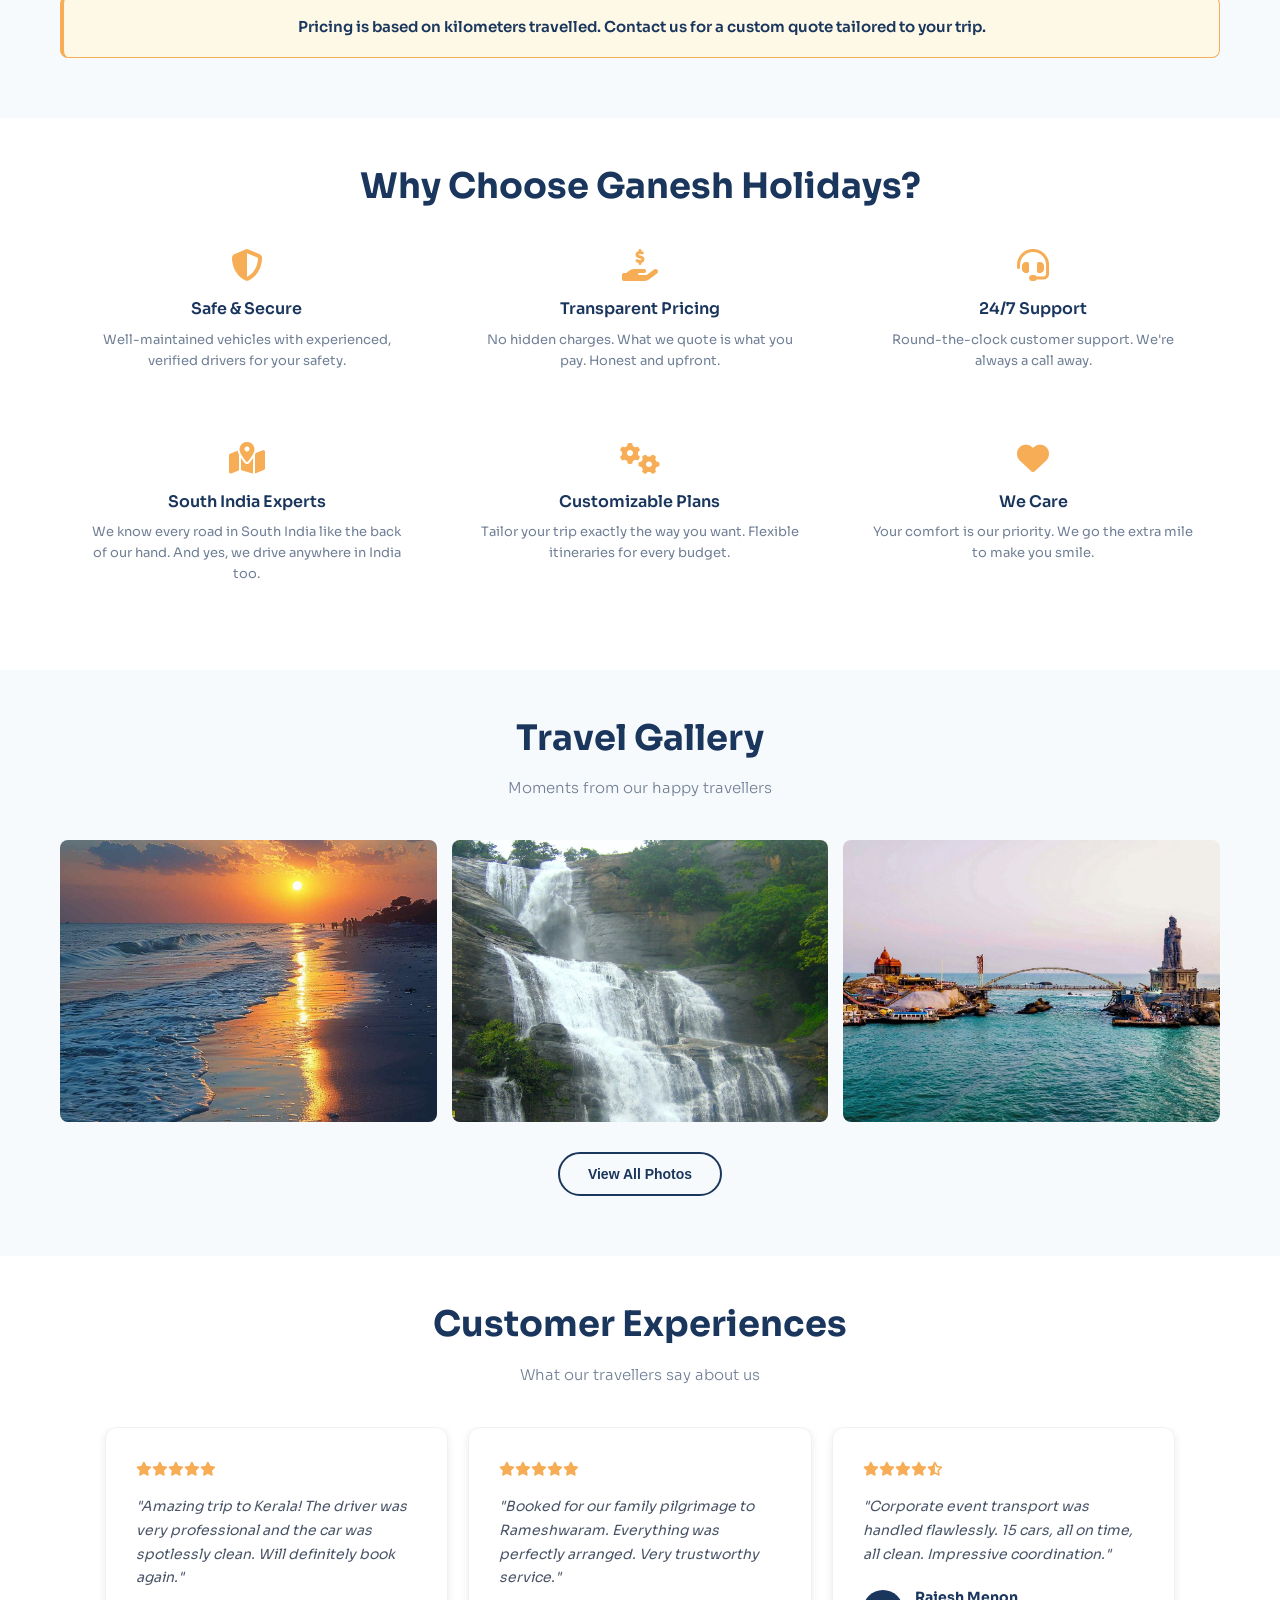
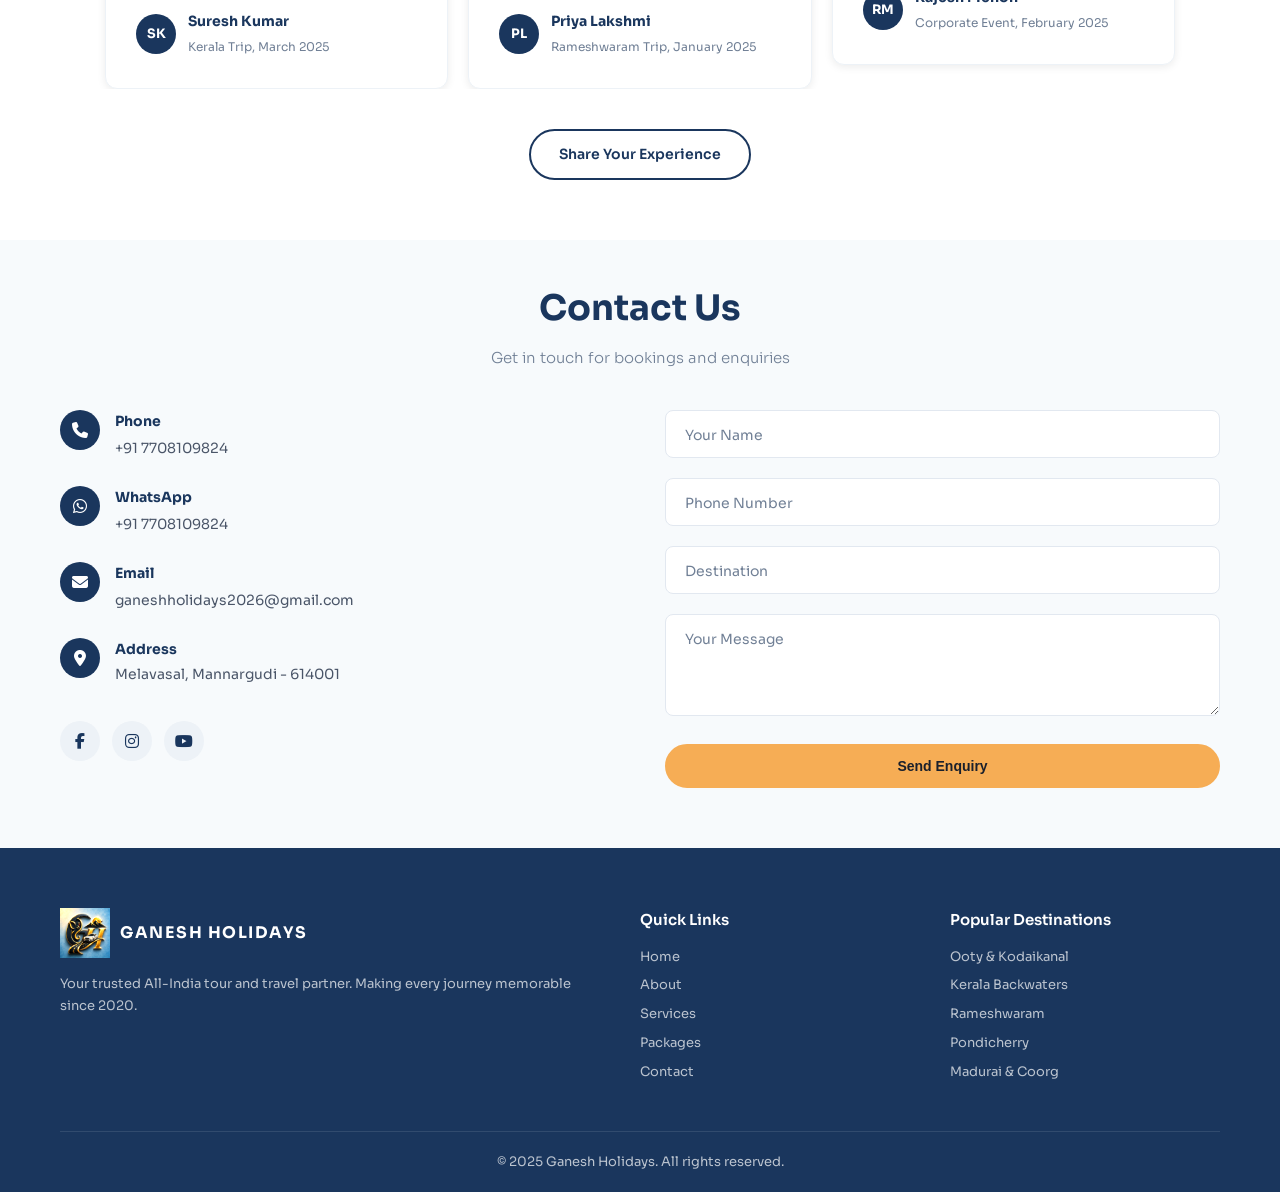
==== commit 7c7fe965: "Add files via upload" ====
--- a/index.html
+++ b/index.html
@@ -51,7 +51,7 @@
     <section class="hero" id="home">
         <div class="hero-bg">
             <video class="hero-video" autoplay muted loop playsinline>
-                <source src="assets/hero-video.mp4" type="video/mp4">
+                <source src="assets/hero/hero-video.mp4" type="video/mp4">
             </video>
             <img src="" alt="India Travel" class="hero-img">
             <div class="hero-overlay"></div>
--- a/css/style.css
+++ b/css/style.css
@@ -836,23 +836,26 @@
 
 .reviews-prev,
 .reviews-next {
-    color: var(--blue-dark) !important;
-    width: 35px !important;
-    height: 35px !important;
+    color: #ffffff !important;
+    background: var(--blue-dark) !important;
+    width: 40px !important;
+    height: 40px !important;
+    border-radius: 50%;
+    box-shadow: 0 2px 8px rgba(0,0,0,0.15);
 }
 
 .reviews-prev::after,
 .reviews-next::after {
-    font-size: 18px !important;
+    font-size: 16px !important;
     font-weight: 800 !important;
 }
 
 .reviews-prev {
-    left: 0 !important;
+    left: -5px !important;
 }
 
 .reviews-next {
-    right: 0 !important;
+    right: -5px !important;
 }
 
 @media (max-width: 768px) {
